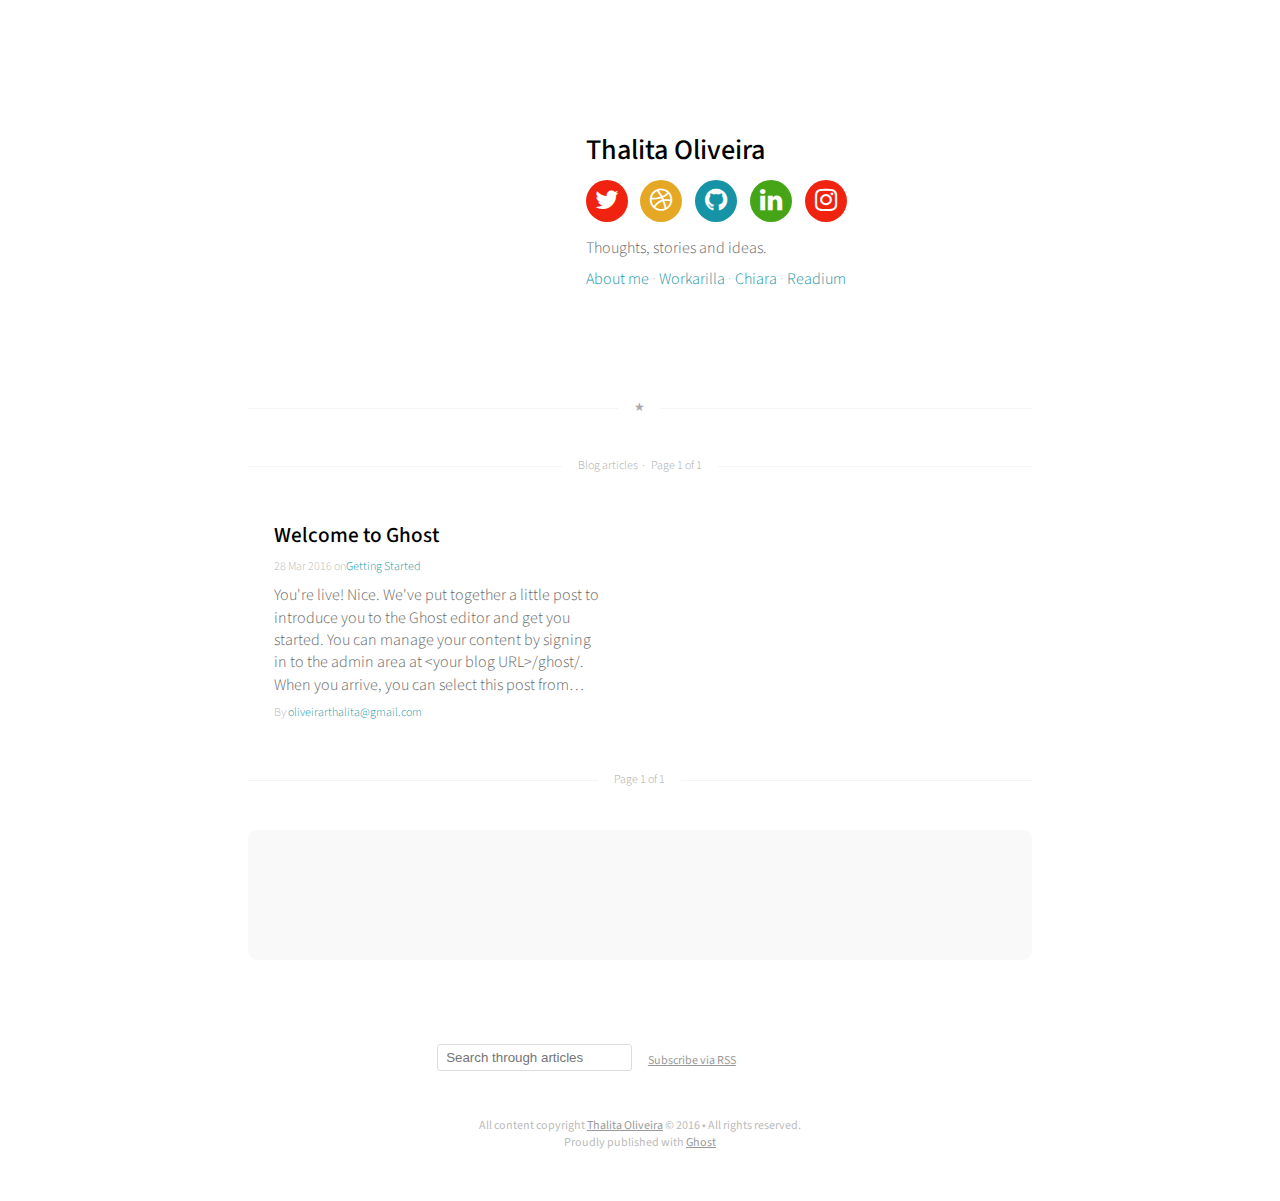
==== index.html @ 57cf03c4 "Blog update at 2016-03-31 21:28:20" ====
<head>
    <meta charset="utf-8">
    <meta http-equiv="X-UA-Compatible" content="IE=edge">

    <title>Thalita Oliveira</title>
    <meta name="description" content="Thoughts, stories and ideas.">
    
    <!-- (1) Optimize for mobile versions: http://goo.gl/EOpFl -->
    <meta name="viewport" content="width=device-width, initial-scale=1.0">
    
    <!-- (1) force latest IE rendering engine: bit.ly/1c8EiC9 -->
    <meta http-equiv="X-UA-Compatible" content="IE=edge">
    
    <meta name="HandheldFriendly" content="True">
    <meta name="MobileOptimized" content="320">
    <meta name="apple-mobile-web-app-capable" content="yes">
    <meta name="apple-mobile-web-app-status-bar-style" content="black-translucent">
    <meta name="twitter:card" content="summary">
    <meta name="twitter:title" content="Thalita Oliveira">
    <meta name="twitter:description" content="Thoughts, stories and ideas.">
    <meta name="twitter:site" content="http://www.svenread.com">
    <meta name="twitter:creator" content="@starburst1977">
    <meta name="google-site-verification" content="">
    <meta property="fb:admins" content="">
    <meta property="og:type" content="article">
    <meta property="og:title" content="Thalita Oliveira">
    <meta property="og:description" content="Thoughts, stories and ideas.">

    <link rel="shortcut icon" href="favicon.ico">

    <link rel="stylesheet" type="text/css" href="assets/css/main.css?v=c02418da66">
    <link rel="stylesheet" href="assets/js/styles/obsidian.css?v=c02418da66">
    
    <link href="http://netdna.bootstrapcdn.com/font-awesome/4.0.3/css/font-awesome.min.css" rel="stylesheet">
    <link rel="stylesheet" href="http://brick.a.ssl.fastly.net/Linux+Libertine:400,400i,700,700i">
    <link href="http://fonts.googleapis.com/css?family=Source+Sans+Pro:300,400,600,700,300italic,400italic,700italic" rel="stylesheet" type="text/css">
    <script src="https://code.jquery.com/jquery-1.11.0.min.js"></script>
    <link rel="canonical" href="http://localhost:2368/">
    <meta name="referrer" content="origin">
    
    <meta property="og:site_name" content="Thalita Oliveira">
    <meta property="og:type" content="website">
    <meta property="og:title" content="Thalita Oliveira">
    <meta property="og:description" content="Thoughts, stories and ideas.">
    <meta property="og:url" content="http://localhost:2368/">
    <meta name="twitter:card" content="summary">
    <meta name="twitter:title" content="Thalita Oliveira">
    <meta name="twitter:description" content="Thoughts, stories and ideas.">
    <meta name="twitter:url" content="http://localhost:2368/">
    
    <script type="application/ld+json">
{
    "@context": "http://schema.org",
    "@type": "Website",
    "publisher": "Thalita Oliveira",
    "url": "http://localhost:2368/",
    "description": "Thoughts, stories and ideas."
}
    </script>

    <meta name="generator" content="Ghost 0.7">
    <link rel="alternate" type="application/rss+xml" title="Thalita Oliveira" href="http://localhost:2368/rss/">
</head>
<body class="home-template">
    
    

<header class="site-head">
    <div class="vertical">
        <div class="site-head-content inner">
            <div class="left">
                
                
            </div>
            <div class="right">
                <h1 class="blog-title">Thalita Oliveira</h1>
                <div class="blog-social">
                    <a href="http://www.twitter.com/starburst1977" target="_blank"><i class="fa fa-twitter"></i></a>
                    <a href="http://dribbble.com/Starburst1977" target="_blank"><i class="fa fa-dribbble"></i></a>
                    <a href="https://github.com/starburst1977" target="_blank"><i class="fa fa-github"></i></a>
                    <a href="http://www.linkedin.com/in/svenread" target="_blank"><i class="fa fa-linkedin"></i></a>
                    <a href="http://instagram.com/starburst1977" target="_blank"><i class="fa fa-instagram"></i></a>
                </div>
                <h2 class="blog-description">Thoughts, stories and ideas.</h2>
                <div class="head-links">
                    <a href="http://127.0.0.1:2368/cv">About me</a> · <a href="http://www.workarilla.com" target="_blank">Workarilla</a> · <a href="http://127.0.0.1:2368/chiara/">Chiara</a> · <a href="http://127.0.0.1:2368/readium-ghost-theme/">Readium</a>
                </div>
            </div>
        </div>

    </div>
</header>

<main class="content index" role="main">

    <h5 class="index-headline featured"><span>★</span></h5>


    <h5 class="index-headline normal"><span>Blog articles  ·  <nav class="pagination" role="navigation">
    <span class="page-number">Page 1 of 1</span>
</nav></span></h5>

    <div class="cf frame">
            <article class="post tag-getting-started" itemscope itemtype="http://schema.org/BlogPosting" role="article">
                <div class="article-item">
                    <header class="post-header">
                        <h2 class="post-title" itemprop="name"><a href="welcome-to-ghost/" itemprop="url">Welcome to Ghost</a></h2>
                        <span class="post-meta"><time datetime="2016-03-28">28 Mar 2016</time> on<a href="tag/getting-started/">Getting Started</a></span>
                    </header>
                    <section class="post-excerpt" itemprop="description">
                        <p>You're live! Nice. We've put together a little post to introduce you to the Ghost editor and get you started. You can manage your content by signing in to the admin area at &lt;your blog URL&gt;/ghost/. When you arrive, you can select this post from…</p>
                    </section>
                    <div class="author post-meta">
                       By <a href="author/oliveirarthalita/">oliveirarthalita@gmail.com</a>
                    </div>
                </div>
            </article>
    </div>

    <h5 class="index-headline bottom"><span><nav class="pagination" role="navigation">
    <span class="page-number">Page 1 of 1</span>
</nav></span></h5>


    <div class="ad">
        <script type="text/javascript" src="http://cdn.fusionads.net/fusion.js?zoneid=1332&amp;serve=C6SDP2Y&amp;placement=svenread" id="_fusionads_js"></script>
    </div>

</main>


    <footer class="site-footer">
        <div class="cf">
            <div class="left">
                <form>
                  <input id="search-field" placeholder="Search through articles">
                </form>
            </div>
            <div class="right">
                <a class="subscribe icon-feed" href="http://localhost:2368/rss/"><span class="tooltip">Subscribe via RSS</span></a>
            </div>
        </div>
        
        <br>
        <section id="results"></section>
        <br>
        <div class="inner">
             <section class="copyright">All content copyright <a href="http://localhost:2368/">Thalita Oliveira</a> © 2016 • All rights reserved.</section>
             <section class="poweredby">Proudly published with <a class="icon-ghost" href="http://ghost.org">Ghost</a></section>
        </div>
    </footer>

    

    
    
    <script src="assets/js/readingTime.min.js?v=c02418da66"></script>
    <!-- Ghost Search Script-->
    <script src="assets/js/jquery.ghostHunter.min.js?v=c02418da66"></script>
    
    <script type="text/javascript" src="assets/js/min/index-ck.js?v=c02418da66"></script>
    <script>
      (function(i,s,o,g,r,a,m){i['GoogleAnalyticsObject']=r;i[r]=i[r]||function(){
      (i[r].q=i[r].q||[]).push(arguments)},i[r].l=1*new Date();a=s.createElement(o),
      m=s.getElementsByTagName(o)[0];a.async=1;a.src=g;m.parentNode.insertBefore(a,m)
      })(window,document,'script','//www.google-analytics.com/analytics.js','ga');
    
      ga('create', 'UA-47305801-1', 'svenread.com');
      ga('send', 'pageview');
    
    </script>
    
    <script>
    
      var searchField = $("#search-field").ghostHunter({
                          results   : "#results",
                          zeroResultsInfo     : false,
                          //Enable the "search as you type" by uncommenting the following line
                          onKeyUp   : true
                        });
    
      function clearResults() {
        searchField.clear();
      }
    
    </script>
    
</body>
---- assets/css/main.css ----
.cf:after{content:"";display:table;clear:both}body,html{background-color:#fff;font-family:"Source Sans Pro";color:#000;-webkit-hyphens:auto;-moz-hyphens:auto;hyphens:auto;font-weight:400;font-style:normal;-moz-font-feature-settings:"liga=1, dlig=1";-ms-font-feature-settings:"liga","dlig";-webkit-font-feature-settings:"liga","dlig";-o-font-feature-settings:"liga","dlig";font-feature-settings:"liga","dlig";font-size:12px}@media only screen and (min-width: 800px){body,html{font-size:14px}}@media only screen and (min-width: 1200px){body,html{font-size:16px}}@media only screen and (min-width: 1600px){body,html{font-size:18px}}body a,html a{color:#1693A5}body.fontSerif,html.fontSerif{font-family:"Linux Libertine"}.site-head,.content,.site-footer{width:100%;margin:0 auto}@media only screen and (min-width: 800px){.site-head,.content,.site-footer{width:62%}}@media only screen and (min-width: 1400px){.site-head,.content,.site-footer{width:50%}}@media only screen and (min-width: 2000px){.site-head,.content,.site-footer{width:38%}}.site-head-content{position:relative;margin-top:2.61792rem;text-align:center;padding:0 0 1.618rem}.site-head-content:after{content:"";display:table;clear:both}@media only screen and (min-width: 800px){.site-head-content{padding:0 32px 4.2358rem;margin-top:6.85353rem}}.site-head-content .left{float:left;width:100%;position:relative;padding-top:11.08901rem}@media only screen and (min-width: 800px){.site-head-content .left{width:38%}}.site-head-content .right{float:right;width:100%;text-align:center;-webkit-box-sizing:border-box;-moz-box-sizing:border-box;box-sizing:border-box;padding:0 2rem 0}@media only screen and (min-width: 800px){.site-head-content .right{width:62%;text-align:left;padding-left:2rem}}.site-head-content .blog-logo{width:6.85353rem;height:6.85353rem;position:absolute;top:0;right:50%;margin-right:-0.97908rem;margin-top:2rem;background-size:cover;border-radius:50%;z-index:99;text-indent:-9999px}@media only screen and (min-width: 800px){.site-head-content .blog-logo{right:6.85353rem;margin-right:0}}.site-head-content .blog-cover{width:11.08901rem;height:11.08901rem;position:absolute;top:0;right:50%;margin-right:-7.39267rem;border-radius:50%;z-index:98;background-size:cover;text-indent:-9999px}@media only screen and (min-width: 800px){.site-head-content .blog-cover{right:0;margin-right:0}}.site-head-content .blog-title{font-size:1.7689rem;line-height:1;font-family:"Source Sans Pro";color:#000;font-weight:500;margin:0;padding:1.618rem 0 0}.site-head-content .blog-description{font-size:1rem;line-height:1.25;font-family:"Source Sans Pro";font-weight:300;color:#666;margin:0;padding:0}.site-head-content .blog-social{padding:1rem 0}.site-head-content .blog-social:after{content:"";display:table;clear:both}.site-head-content .blog-social a{display:inline-block;width:2.61792rem;height:2.61792rem;border-radius:50%;background-color:#F02311;text-align:center;margin-right:0.61805rem;-webkit-transition:all 0.35s ease-in-out;-moz-transition:all 0.35s ease-in-out;transition:all 0.35s ease-in-out}.site-head-content .blog-social a:nth-child(2){background-color:#e5a825}.site-head-content .blog-social a:nth-child(3){background-color:#1693A5}.site-head-content .blog-social a:nth-child(4){background-color:#45a516}.site-head-content .blog-social a:hover{background-color:#000}.site-head-content .blog-social a:hover i{color:#fff}.site-head-content .blog-social a i{color:#fff;font-size:1.618rem;line-height:2.61792rem}.lessHeadSpace .site-head-content{margin-top:1.618rem;text-align:center;padding:0 0 1.618rem}.lessHeadSpace .site-head-content:after{content:"";display:table;clear:both}@media only screen and (min-width: 800px){.lessHeadSpace .site-head-content{padding:0 32px 2.61792rem;margin-top:2.61792rem}}.head-links{padding:0.66rem 0 0;font-weight:300;color:#ccc;font-size:1rem}.head-links a{color:#1693A5;margin:0;text-decoration:none}.head-links a:hover{text-decoration:underline;color:#000}.index-headline{text-align:center;line-height:1rem;height:1rem;position:relative;font-weight:300;margin:2.61792rem 0 0;padding:0}.index-headline.bottom{margin:1.618rem 0 2.61792rem}.index-headline span{background-color:#fff;font-size:0.75188rem;color:#aaa;padding:0 16px;z-index:10;position:relative}.index-headline nav span{padding:0}.index-headline:after{position:absolute;content:"";top:8px;left:0;right:0;margin:0 auto;border-top:1px solid #f5f5f5;z-index:0}.index:after{content:"";display:table;clear:both}.index .frame{padding:1rem 0 0}.index .post{padding:1rem 1.618rem;width:100%;-webkit-box-sizing:border-box;-moz-box-sizing:border-box;box-sizing:border-box}@media only screen and (min-width: 900px){.index .post{width:49%;display:inline-block;vertical-align:top}}.index .post .article-item{color:#000;text-decoration:none;display:block;-webkit-transition:all 0.35s ease-in-out;-moz-transition:all 0.35s ease-in-out;transition:all 0.35s ease-in-out}.index .post .article-item:hover .post-title{text-decoration:underline}.index .post .article-item:hover .post-excerpt p{color:#000}.index .post .post-meta{font-size:0.75188rem;line-height:16px;height:16px;white-space:nowrap;overflow:hidden;text-overflow:ellipsis;padding:0.56532rem 0;color:#bbb;font-weight:300;display:block}.index .post .post-meta a{text-decoration:none}.index .post .post-meta a:hover{text-decoration:underline}.index .post .post-header .post-title{font-size:1.33rem;padding:1rem 0 0;margin:0;line-height:1.7689rem;height:1.7689rem;font-weight:500;white-space:nowrap;overflow:hidden;text-overflow:ellipsis}.index .post .post-header .post-title a{color:#000;text-decoration:none}.index .post .post-excerpt{padding:0 0}.index .post .post-excerpt p{font-size:1rem;line-height:1.4;color:#666;font-weight:300;padding:0;margin:0}.index .post.featured{width:100%;float:none}.index .post.featured .post-header .post-title{font-size:1.7689rem;line-height:2.35264rem;height:2.35264rem}.index .post.featured .post-excerpt p{font-size:1.33rem}.singleCol .index .post{width:100%;float:none}.pagination{padding:0;display:inline;-webkit-box-sizing:border-box;-moz-box-sizing:border-box;box-sizing:border-box;font-size:0.75188rem}.pagination a{margin:0}.archive-template .index-headline.featured{display:none}.site-footer{text-align:center;-webkit-box-sizing:border-box;-moz-box-sizing:border-box;box-sizing:border-box;color:#bbb;font-size:0.75188rem;padding:1rem 0 2.61792rem}.site-footer:after{content:"";display:table;clear:both}.site-footer a{color:#999}.site-footer a:hover{color:#1693A5}.site-footer .left{float:left;width:49%;text-align:right}.site-footer .left input{border:1px #ddd solid;border-radius:3px;padding:5.33333px 8px}.site-footer .right{float:right;width:49%;text-align:left;padding-top:8px}#results{padding:0 2.61792rem}#results a{display:block;padding:1rem 2.61792rem;margin-bottom:0.61805rem;background-color:#f5f5f5;border-radius:0.61805rem;text-decoration:none}#results a h2{color:#333;padding:0;margin:0;font-size:1.33rem;font-weight:300}#results a h4{color:#aaa;font-size:0.75188rem;padding:0.61805rem 0 0;margin:0;font-weight:500}.article .post-header,.page .post-header{position:relative;margin-top:6.85353rem;text-align:center;padding:0 0 6.85353rem}.article .post-header:after,.page .post-header:after{content:"";display:table;clear:both}.article .post-header .button-back,.page .post-header .button-back{width:2.61792rem;height:2.61792rem;position:absolute;top:0;right:50%;margin-right:-0.65448rem;margin-top:0.85rem;background-size:cover;border-radius:50%;z-index:99;background-color:#1693A5;text-align:center;line-height:2.61792rem;color:#fff;font-size:1rem;text-indent:0;-webkit-transition:all 0.35s ease-in-out;-moz-transition:all 0.35s ease-in-out;transition:all 0.35s ease-in-out}.article .post-header .button-back:hover,.page .post-header .button-back:hover{background-color:#F02311}.article .post-header .blog-logo,.page .post-header .blog-logo{width:4.2358rem;height:4.2358rem;position:absolute;top:0;right:50%;margin-right:-3.52983rem;border-radius:50%;z-index:98;background-size:cover;text-indent:-9999px}.article .author-image,.page .author-image{width:6.85353rem;height:6.85353rem;border-radius:50%;z-index:98;background-size:cover;text-indent:-9999px;margin:0 auto}.article .author-name,.page .author-name{display:block;text-align:center;font-size:0.75188rem;color:#aaa;padding:0.61805rem 0;text-indent:0;line-height:1rem}.article .author-name a,.page .author-name a{color:#e5a825;text-decoration:none}.article .topofpage,.page .topofpage{text-indent:0;position:absolute;bottom:1.618rem;color:#fff;font-size:1.7689rem}.article .post-title,.page .post-title{font-size:3.12901rem;text-align:center;line-height:1.25;font-weight:300;margin:0;padding:0.61805rem 0 0;-webkit-hyphens:manual;-moz-hyphens:manual;hyphens:manual;letter-spacing:-1px}@media only screen and (min-width: 800px){.article .post-title,.page .post-title{padding:1rem 1.7689rem 0}}@media only screen and (min-width: 1200px){.article .post-title,.page .post-title{padding:1.618rem 2.35264rem 0}}@media only screen and (min-width: 1600px){.article .post-title,.page .post-title{padding:1.618rem 3.12901rem 0}}.article .post-meta,.page .post-meta{display:block;text-align:center;font-size:0.75188rem;color:#aaa;padding:0 0 4.2358rem}.article .post-content,.article .post-footer,.page .post-content,.page .post-footer{font-size:1.33rem;padding:0 1.33rem}@media only screen and (min-width: 800px){.article .post-content,.article .post-footer,.page .post-content,.page .post-footer{padding:0 1.7689rem}}@media only screen and (min-width: 1200px){.article .post-content,.article .post-footer,.page .post-content,.page .post-footer{padding:0 2.35264rem}}@media only screen and (min-width: 1600px){.article .post-content,.article .post-footer,.page .post-content,.page .post-footer{padding:0 3.12901rem}}.article .post-content h1,.article .post-footer h1,.page .post-content h1,.page .post-footer h1{font-size:2.35264rem;padding:1.7689rem 0;line-height:1.15;font-weight:300;text-align:center;margin:0;-webkit-hyphens:manual;-moz-hyphens:manual;hyphens:manual}.article .post-content h2,.article .post-footer h2,.page .post-content h2,.page .post-footer h2{font-size:2.35264rem;padding:1.7689rem 0;line-height:1.15;margin:0}.article .post-content h3,.article .post-footer h3,.page .post-content h3,.page .post-footer h3{font-size:1.7689rem;padding:1.7689rem 0;line-height:1.15;margin:0}.article .post-content h4,.article .post-footer h4,.page .post-content h4,.page .post-footer h4{font-size:1.33rem;padding:1.7689rem 0 0;margin:0}.article .post-content img,.article .post-footer img,.page .post-content img,.page .post-footer img{max-width:100%;border-radius:1rem;margin:0 auto;display:block}.article .post-content figure,.article .post-footer figure,.page .post-content figure,.page .post-footer figure{padding:0 0 1.7689rem;margin:0;text-align:center}.article .post-content figure figcaption,.article .post-footer figure figcaption,.page .post-content figure figcaption,.page .post-footer figure figcaption{padding:0.75188rem 0 0;font-style:italic;color:#aaa;font-size:1rem}.article .post-content p,.article .post-footer p,.page .post-content p,.page .post-footer p{font-size:1.33rem;line-height:1.4;padding:0 0 1.7689rem;margin:0}.article .post-content code,.article .post-footer code,.page .post-content code,.page .post-footer code{background-color:#000;color:#fff;border-color:#000;font-family:Inconsolata,monospace,sans-serif;font-size:1rem;border-radius:0.38198rem;padding:2px 4px 4px;position:relative;top:-3px;white-space:nowrap;-webkit-hyphens:none;-moz-hyphens:none;hyphens:none}.article .post-content pre>code,.article .post-footer pre>code,.page .post-content pre>code,.page .post-footer pre>code{background-color:#000;border-color:#000;-webkit-box-sizing:border-box;-moz-box-sizing:border-box;box-sizing:border-box;padding:1.33rem 1.7689rem;color:#fff;font-size:1rem;line-height:1.4;margin-left:-5%;width:110%;display:block;white-space:pre;overflow:auto;border-radius:1rem}.article .post-content pre,.article .post-footer pre,.page .post-content pre,.page .post-footer pre{padding:0;margin:0 0 2rem;-webkit-box-sizing:border-box;-moz-box-sizing:border-box;box-sizing:border-box}.article .post-content pre code,.article .post-content tt,.article .post-footer pre code,.article .post-footer tt,.page .post-content pre code,.page .post-content tt,.page .post-footer pre code,.page .post-footer tt{white-space:-moz-pre-wrap;white-space:pre-wrap;border:none}.article .post-content hr,.article .post-footer hr,.page .post-content hr,.page .post-footer hr{border:0;padding:0;display:block;width:20%;margin:1.33rem auto 1.33rem auto;border:1px solid #ccc}.article .post-content ul,.article .post-content ol,.article .post-footer ul,.article .post-footer ol,.page .post-content ul,.page .post-content ol,.page .post-footer ul,.page .post-footer ol{padding:0 0 1.7689rem;margin:0}.article .post-content ul li,.article .post-content ol li,.article .post-footer ul li,.article .post-footer ol li,.page .post-content ul li,.page .post-content ol li,.page .post-footer ul li,.page .post-footer ol li{margin-left:2.61792rem;list-style-type:disc;padding:0}.article .post-content ul li p,.article .post-content ol li p,.article .post-footer ul li p,.article .post-footer ol li p,.page .post-content ul li p,.page .post-content ol li p,.page .post-footer ul li p,.page .post-footer ol li p{padding:0 0 1.618rem}.article .post-content ol li,.article .post-footer ol li,.page .post-content ol li,.page .post-footer ol li{list-style-type:decimal}.article .post-content blockquote,.article .post-footer blockquote,.page .post-content blockquote,.page .post-footer blockquote{font-style:italic;font-size:1.33rem;line-height:1.4;padding:1.7689rem 0 0 1.7689rem;border-left:8px #e5a825 solid;margin:0 0 1.7689rem}.article .post-content kbd,.article .post-footer kbd,.page .post-content kbd,.page .post-footer kbd{display:inline-block;margin-bottom:1.618rem;padding:1px 8px;border:#ccc 1px solid;color:#000;text-shadow:#fff 0 1px 0;font-size:0.9em;font-weight:bold;background:#e5a825;border-radius:4px;box-shadow:0 1px 0 rgba(0,0,0,0.2),0 1px 0 0 #fff inset}.article .post-content table,.article .post-footer table,.page .post-content table,.page .post-footer table{-moz-box-sizing:border-box;box-sizing:border-box;margin:0 0 1.618rem;width:100%;max-width:100%;background-color:transparent}.article .post-content table th,.article .post-content table td,.article .post-footer table th,.article .post-footer table td,.page .post-content table th,.page .post-content table td,.page .post-footer table th,.page .post-footer table td{padding:1rem;line-height:1.5;text-align:left;vertical-align:top;border-top:1px solid #ccc}.article .post-content table th,.article .post-footer table th,.page .post-content table th,.page .post-footer table th{color:#000}.article .post-content table caption+thead tr:first-child th,.article .post-content table caption+thead tr:first-child td,.article .post-content table colgroup+thead tr:first-child th,.article .post-content table colgroup+thead tr:first-child td,.article .post-content table thead:first-child tr:first-child th,.article .post-content table thead:first-child tr:first-child td,.article .post-footer table caption+thead tr:first-child th,.article .post-footer table caption+thead tr:first-child td,.article .post-footer table colgroup+thead tr:first-child th,.article .post-footer table colgroup+thead tr:first-child td,.article .post-footer table thead:first-child tr:first-child th,.article .post-footer table thead:first-child tr:first-child td,.page .post-content table caption+thead tr:first-child th,.page .post-content table caption+thead tr:first-child td,.page .post-content table colgroup+thead tr:first-child th,.page .post-content table colgroup+thead tr:first-child td,.page .post-content table thead:first-child tr:first-child th,.page .post-content table thead:first-child tr:first-child td,.page .post-footer table caption+thead tr:first-child th,.page .post-footer table caption+thead tr:first-child td,.page .post-footer table colgroup+thead tr:first-child th,.page .post-footer table colgroup+thead tr:first-child td,.page .post-footer table thead:first-child tr:first-child th,.page .post-footer table thead:first-child tr:first-child td{border-top:0}.article .post-content table tbody+tbody,.article .post-footer table tbody+tbody,.page .post-content table tbody+tbody,.page .post-footer table tbody+tbody{border-top:2px solid #efefef}.article .post-content table table table,.article .post-footer table table table,.page .post-content table table table,.page .post-footer table table table{background-color:#fff}.article .post-content table tbody>tr:nth-child(odd)>td,.article .post-content table tbody>tr:nth-child(odd)>th,.article .post-footer table tbody>tr:nth-child(odd)>td,.article .post-footer table tbody>tr:nth-child(odd)>th,.page .post-content table tbody>tr:nth-child(odd)>td,.page .post-content table tbody>tr:nth-child(odd)>th,.page .post-footer table tbody>tr:nth-child(odd)>td,.page .post-footer table tbody>tr:nth-child(odd)>th{background-color:#fff}.article .post-content table.plain tbody>tr:nth-child(odd)>td,.article .post-content table.plain tbody>tr:nth-child(odd)>th,.article .post-footer table.plain tbody>tr:nth-child(odd)>td,.article .post-footer table.plain tbody>tr:nth-child(odd)>th,.page .post-content table.plain tbody>tr:nth-child(odd)>td,.page .post-content table.plain tbody>tr:nth-child(odd)>th,.page .post-footer table.plain tbody>tr:nth-child(odd)>td,.page .post-footer table.plain tbody>tr:nth-child(odd)>th{background:transparent}.article.tag-articleimage .post-head,.page.tag-articleimage .post-head{position:absolute;bottom:0;left:0;right:0;background-color:transparent;background-image:-webkit-linear-gradient(transparent 0%,#000 100%);background-image:linear-gradient(transparent 0%,#000 100%)}.article.tag-articleimage .post-image,.page.tag-articleimage .post-image{background-size:cover;position:absolute;top:0;left:0;right:0;bottom:0;text-indent:-9999px;padding-top:33%;z-index:1;background-color:#000;overflow:hidden}.article.tag-articleimage .post-image .post-image-image,.page.tag-articleimage .post-image .post-image-image{position:absolute;left:0;right:0;bottom:0;top:0;background-size:cover;text-indent:-9999px;background-position:center}.article.tag-articleimage .post-header,.page.tag-articleimage .post-header{position:absolute;top:1.618rem;left:0;right:0;z-index:999;text-align:center;padding:0 0 6.85353rem}.article.tag-articleimage .post-header:after,.page.tag-articleimage .post-header:after{content:"";display:table;clear:both}.article.tag-articleimage .post-header .button-back,.page.tag-articleimage .post-header .button-back{width:2.61792rem;height:2.61792rem;position:absolute;top:0;right:50%;margin-right:-0.65448rem;margin-top:0.85rem;background-size:cover;border-radius:50%;z-index:99;background-color:#1693A5;text-align:center;line-height:2.61792rem;color:#fff;font-size:1rem;-webkit-transition:all 0.35s ease-in-out;-moz-transition:all 0.35s ease-in-out;transition:all 0.35s ease-in-out}.article.tag-articleimage .post-header .button-back:hover,.page.tag-articleimage .post-header .button-back:hover{background-color:#F02311}.article.tag-articleimage .post-header .blog-logo,.page.tag-articleimage .post-header .blog-logo{width:4.2358rem;height:4.2358rem;position:absolute;top:0;right:50%;margin-right:-3.52983rem;border-radius:50%;z-index:98;background-size:cover;text-indent:-9999px}.article.tag-articleimage .post-title,.page.tag-articleimage .post-title{font-size:3.12901rem;text-align:center;line-height:1.25;font-weight:700;margin:0;text-indent:0;z-index:999;color:#fff;padding:0.61805rem 0 0.61805rem;letter-spacing:-1px}@media only screen and (min-width: 800px){.article.tag-articleimage .post-title,.page.tag-articleimage .post-title{padding:1rem 1.7689rem 0.61805rem}}@media only screen and (min-width: 1200px){.article.tag-articleimage .post-title,.page.tag-articleimage .post-title{padding:2.61792rem 2.35264rem 0.61805rem}}@media only screen and (min-width: 1600px){.article.tag-articleimage .post-title,.page.tag-articleimage .post-title{padding:2.61792rem 3.12901rem 0.61805rem}}.article.tag-articleimage .post-meta,.page.tag-articleimage .post-meta{display:block;text-align:center;text-indent:0;font-size:0.75188rem;color:rgba(255,255,255,0.62);padding:0 0 4.2358rem}.article.tag-articleimage .post-meta a,.page.tag-articleimage .post-meta a{color:#e5a825}.article.tag-articleimage .post-meta a:hover,.page.tag-articleimage .post-meta a:hover{color:#fff}.article.tag-articleimage .post-meta.author,.page.tag-articleimage .post-meta.author{padding:0 6.85353rem 6.85353rem;font-size:1rem}.article.tag-articleimage .post-meta.author div,.page.tag-articleimage .post-meta.author div{font-size:1rem;color:#999}.article.tag-articleimage .post-meta.author div span,.page.tag-articleimage .post-meta.author div span{padding:0 0.42505rem;color:#666}.article.tag-articleimage .post-content,.page.tag-articleimage .post-content{font-size:1.33rem;padding:0 1.33rem 0;margin-top:0}@media only screen and (min-width: 800px){.article.tag-articleimage .post-content,.page.tag-articleimage .post-content{padding:1.618rem 1.7689rem 0}}@media only screen and (min-width: 1200px){.article.tag-articleimage .post-content,.page.tag-articleimage .post-content{padding:1.618rem 2.35264rem 0}}@media only screen and (min-width: 1600px){.article.tag-articleimage .post-content,.page.tag-articleimage .post-content{padding:1.618rem 3.12901rem 0}}.page-about .post-head{position:absolute;bottom:0;left:0;right:0;background-color:transparent;background-image:-webkit-linear-gradient(transparent 62%,#000 100%);background-image:linear-gradient(transparent 62%,#000 100%)}.page-about .post-image{position:absolute;top:0;left:0;right:0;bottom:25%;background-color:#000;overflow:hidden}.page-about .post-image .post-image-image{position:absolute;left:0;right:0;bottom:0;top:0;background-size:cover;text-indent:-9999px;background-position:center}.page-about .post-header{position:absolute;bottom:23%;left:0;right:0;text-align:center;padding:0 0 6.85353rem}.page-about .post-header:after{content:"";display:table;clear:both}.page-about .post-header .button-back{width:2.61792rem;height:2.61792rem;position:absolute;top:0;right:50%;margin-right:3rem;margin-top:4.2358rem;background-size:cover;border-radius:50%;z-index:99;background-color:#1693A5;text-align:center;line-height:2.61792rem;color:#fff;font-size:1rem;-webkit-transition:all 0.35s ease-in-out;-moz-transition:all 0.35s ease-in-out;transition:all 0.35s ease-in-out}.page-about .post-header .button-back:hover{background-color:#F02311}.page-about .post-header .blog-logo{width:11.08901rem;height:11.08901rem;position:absolute;top:0;right:50%;margin-right:-6.85353rem;border-radius:50%;z-index:98;background-size:cover;text-indent:-9999px}.page-about .post-content{font-size:1.33rem;padding:1.618rem 1.33rem 0;margin-top:0}@media only screen and (min-width: 800px){.page-about .post-content{padding:1.618rem 1.7689rem 0}}@media only screen and (min-width: 1200px){.page-about .post-content{padding:1.618rem 2.35264rem 0}}@media only screen and (min-width: 1600px){.page-about .post-content{padding:1.618rem 3.12901rem 0}}.article .post-footer .author{font-size:1rem;position:relative;width:62%;margin:4.2358rem auto 0;padding:0 0 2.61792rem 6.85353rem}.article .post-footer .author .author-image{width:6.85353rem;height:6.85353rem;position:absolute;top:0;left:0;background-size:cover;border-radius:50%;text-indent:-9999px}.article .post-footer .author h4{font-size:1rem;padding:0 0 0 2.61792rem;margin:0}.article .post-footer .author p{font-size:1rem;margin:0;padding:0 0 0 2.61792rem;color:#999}.article .post-footer .share{font-size:1rem;padding:2.61792rem 0 6.85353rem}.article .post-footer .share .left{float:left;width:38%;-webkit-box-sizing:border-box;-moz-box-sizing:border-box;box-sizing:border-box;padding:0 1rem 0 0;text-align:right}.article .post-footer .share .left a{text-decoration:none}.article .post-footer .share .left a i{margin-right:0.5rem}.article .post-footer .share .right{float:right;width:62%;-webkit-box-sizing:border-box;-moz-box-sizing:border-box;box-sizing:border-box;padding:0 0 0 1rem}.article .post-footer .share .right p{font-size:1rem;color:#999}.article .post-footer .share .right p a{text-decoration:none;margin-left:1rem}.page .post-title{padding-bottom:2.61792rem}.page .post-content{padding-bottom:4.2358rem}.tag-list .tag-archive-header h1{font-weight:200;text-align:center;padding:1.618rem 0 0}.tag-list .post-meta{font-size:0.75188rem;line-height:16px;height:16px;white-space:nowrap;overflow:hidden;text-overflow:ellipsis;padding:0.56532rem 0;color:#bbb;font-weight:300;display:block}.tag-list .post-meta a{text-decoration:none}.tag-list .post-meta a:hover{text-decoration:underline}.tag-list .post-title{font-size:1.33rem;padding:1rem 0 0;margin:0;line-height:1.7689rem;height:1.7689rem;font-weight:500;white-space:nowrap;overflow:hidden;text-overflow:ellipsis}.tag-list .post-title a{color:#000;text-decoration:none}.tag-list .post-excerpt{padding:0 0 1rem}.tag-list .post-excerpt p{font-size:1rem;line-height:1.4;color:#666;font-weight:300;padding:0;margin:0}.tag-list .post{padding:1rem 1.618rem}.tag-list .post:hover .post-title{text-decoration:underline}.tag-list .post:hover .post-excerpt p{color:#000}.ad{background-color:#f9f9f9;border-radius:0.56532rem;width:100%;margin:0 auto 4.2358rem;position:relative;padding:16px;height:130px;-webkit-box-sizing:border-box;-moz-box-sizing:border-box;box-sizing:border-box}.ad .fusion-wrap:after{content:"";display:table;clear:both}.ad img{width:130px !important;margin-left:0 !important;border-radius:0 !important}.ad .fusion-text,.ad .fusion-poweredby{position:relative;padding-left:162px;display:block;text-decoration:none;color:#666;font-size:1.33rem}.ad .fusion-text:hover,.ad .fusion-poweredby:hover{color:#1693A5;text-decoration:underline}.ad .fusion-poweredby{font-size:0.75188rem;text-decoration:none;color:#aaa;position:absolute;bottom:16px;left:16px}.ad .fusion-img{position:absolute;top:16px;left:16px;height:110px;width:130px}@media print{.post-footer,.site-footer{display:none}code,pre{color:#000;background-color:#fff}}.page-template-cv .sketch1{position:absolute;background-image:url("http://127.0.0.1:2368/assets/img/sketch1.gif");top:80px;right:80px;width:160px;height:160px;background-size:cover}.page-template-cv .post-image{background-color:#fff !important}.page-template-cv .post-meta{display:none !important}.page-template-cv .topofpage{color:#000 !important}.page-template-cv .post-title{padding-bottom:4.2358rem !important;color:#000 !important;text-shadow:0 1px 8px rgba(255,255,255,0.5)}.page-template-cv .post-head{background-image:none !important}.page-template-cv .author{font-size:1rem;color:#999;padding:1rem 0 0}.page-template-cv .custom{padding:2.61792rem 0 0}.page-template-cv .custom h1{padding:1.618rem 0 1rem}.page-template-cv .custom h3{text-align:center;padding:0 0 1rem;color:#bbb;font-weight:300;font-size:1.33rem}.page-template-cv .custom h4{text-align:center;padding:1.618rem 0 2.61792rem;color:#000;font-weight:500;font-size:1rem;text-transform:uppercase}.page-template-cv .custom h4.subheadline{padding-bottom:0.61805rem}.page-template-cv .custom h6{font-size:1rem;color:#ccc;padding:0 0 1.618rem;margin:0;font-weight:400;text-align:center}.page-template-cv .custom h6 a{margin-right:3px}.page-template-cv .custom h6 a:hover{color:#000}.page-template-cv .custom h6.subheadline{padding:0 0 2.61792rem}.page-template-cv .custom .introduction{padding-bottom:1.618rem}.page-template-cv .custom .introduction:after{content:"";display:table;clear:both}.page-template-cv .custom .introduction .left{float:none;width:100%;padding:0;-webkit-box-sizing:border-box;-moz-box-sizing:border-box;box-sizing:border-box}@media only screen and (min-width: 800px){.page-template-cv .custom .introduction .left{float:left;width:38%;padding:0 0.61805rem 0 0}}.page-template-cv .custom .introduction .left td,.page-template-cv .custom .introduction .left th{border-top:0px;font-size:1rem;padding:0 0 1rem 0;text-align:right}.page-template-cv .custom .introduction .left th{padding-right:1.618rem;white-space:nowrap;color:#666;font-weight:500;text-align:right;font-size:0.75188rem}.page-template-cv .custom .introduction .left .skill{width:100%;background-color:#eee;padding:0;height:1.3167rem}.page-template-cv .custom .introduction .left .skill:first-child{border-top-left-radius:4px;border-top-right-radius:4px}.page-template-cv .custom .introduction .left .skill:last-child{border-bottom-left-radius:4px;border-bottom-right-radius:4px}.page-template-cv .custom .introduction .left .skill .skill-fill{background-color:#45a516;border-radius:2px;height:1.3167rem;line-height:1rem;-webkit-box-sizing:border-box;-moz-box-sizing:border-box;box-sizing:border-box;padding:0 0.38198rem;border-bottom:1px #eee solid;float:right;text-align:right}.page-template-cv .custom .introduction .left .skill .skill-fill span{font-size:0.75188rem;color:#fff;line-height:1rem}.page-template-cv .custom .introduction .right{float:none;width:100%;padding:0;-webkit-box-sizing:border-box;-moz-box-sizing:border-box;box-sizing:border-box}.page-template-cv .custom .introduction .right p{font-size:1rem;line-height:1.33rem;padding-bottom:1.33rem;color:#666}@media only screen and (min-width: 800px){.page-template-cv .custom .introduction .right{float:right;width:62%;padding:0 0 0 0.61805rem}}.page-template-cv .custom .work{width:100%;margin:0 0 1rem}.page-template-cv .custom .work th,.page-template-cv .custom .work td{font-size:1rem;text-align:right;border-top:0px;line-height:1.4;padding:0 0.38198rem 0.38198rem 0}.page-template-cv .custom .work th:last-child,.page-template-cv .custom .work td:last-child{text-align:left;width:62%;padding:0 0 0.38198rem 0.38198rem}.page-template-cv .custom .work th p,.page-template-cv .custom .work td p{font-size:1rem}.page-template-cv .custom .work th.work__location,.page-template-cv .custom .work td.work__location{font-weight:300;color:#ccc}.page-template-cv .custom .work th.work__company a,.page-template-cv .custom .work td.work__company a{color:#000}.page-template-cv .custom .work th.work__company a:hover,.page-template-cv .custom .work td.work__company a:hover{color:#45a516}.page-template-cv .custom .work th.work__jobname,.page-template-cv .custom .work td.work__jobname{color:#45a516;position:relative}.page-template-cv .custom .work th.work__jobname .sideproject-image,.page-template-cv .custom .work td.work__jobname .sideproject-image{-webkit-box-sizing:border-box;-moz-box-sizing:border-box;box-sizing:border-box;width:4.2358rem;height:4.2358rem;border-radius:50%;background-size:cover;background-position:center;float:right;margin:4px 4px 0 0;text-indent:-9999px;text-align:left;box-shadow:inset 0 0 1px #000}.page-template-cv .custom .work th.work__jobname .sideproject-image.words,.page-template-cv .custom .work td.work__jobname .sideproject-image.words{background-image:url("https://d13yacurqjgara.cloudfront.net/users/2253/screenshots/599342/0011-words-icon.png")}.page-template-cv .custom .work th.work__jobname .sideproject-image.themes,.page-template-cv .custom .work td.work__jobname .sideproject-image.themes{background-image:url("https://d13yacurqjgara.cloudfront.net/users/2253/screenshots/1436246/0073-chiara-1-1.png")}.page-template-cv .custom .work th.work__jobname .sideproject-image.outofwords,.page-template-cv .custom .work td.work__jobname .sideproject-image.outofwords{background-image:url("https://d13yacurqjgara.cloudfront.net/users/2253/screenshots/865346/0046-words-multicolumn.png")}.page-template-cv .custom .work th .work__jobtimeframe,.page-template-cv .custom .work td .work__jobtimeframe{display:block;color:#ccc}.page-template-cv .custom .note{font-size:1rem;color:#ccc;text-align:center}.page-template-cv .custom .showcase:after{content:"";display:table;clear:both}.page-template-cv .custom .showcase .showcase__item{float:left;width:50%;background-size:cover;padding-top:35%;-webkit-box-sizing:border-box;-moz-box-sizing:border-box;box-sizing:border-box;position:relative}.page-template-cv .custom .showcase .showcase__item .legend{opacity:0;position:absolute;top:0;left:0;right:0;bottom:0;background-color:#000;color:#fff;text-align:center;padding:2.61792rem 0;-webkit-transition:all 0.35s ease-in-out;-moz-transition:all 0.35s ease-in-out;transition:all 0.35s ease-in-out}.page-template-cv .custom .showcase .showcase__item .legend a{color:#e5a825;font-size:1rem;display:block;text-align:center}.page-template-cv .custom .showcase .showcase__item:hover .legend{opacity:1}.page-template-cv .custom .popularposts .post{padding:1rem 1.618rem;width:100%;-webkit-box-sizing:border-box;-moz-box-sizing:border-box;box-sizing:border-box}.page-template-cv .custom .popularposts .post .article-item{color:#000;text-decoration:none;display:block;-webkit-transition:all 0.35s ease-in-out;-moz-transition:all 0.35s ease-in-out;transition:all 0.35s ease-in-out}.page-template-cv .custom .popularposts .post .article-item:hover .post-title{text-decoration:underline}.page-template-cv .custom .popularposts .post .article-item:hover .post-excerpt p{color:#000}.page-template-cv .custom .popularposts .post header .post-meta{font-size:0.75188rem !important;line-height:16px !important;height:16px !important;white-space:nowrap !important;overflow:hidden !important;text-overflow:ellipsis !important;padding:0.56532rem 0 !important;color:#bbb !important;font-weight:300 !important;display:block !important}.page-template-cv .custom .popularposts .post header .post-meta a{text-decoration:none !important}.page-template-cv .custom .popularposts .post header .post-meta a:hover{text-decoration:underline !important}.page-template-cv .custom .popularposts .post header .post-title{font-size:1.33rem !important;padding:1rem 0 0 !important;margin:0 !important;line-height:1.7689rem !important;height:1.7689rem !important;font-weight:500 !important;white-space:nowrap !important;overflow:hidden !important;text-overflow:ellipsis !important}.page-template-cv .custom .popularposts .post header .post-title a{color:#000 !important;text-decoration:none !important}.page-template-cv .custom .popularposts .post .post-excerpt{padding:0 0 1rem}.page-template-cv .custom .popularposts .post .post-excerpt p{font-size:1rem;line-height:1.4;color:#666;font-weight:300;padding:0;margin:0}.page-template-cv .custom .contact .contact-info{width:62%;margin:0 auto;background-color:#fbf1db;border-radius:8px;padding:16px 16px}.page-template-cv .custom .contact .contact-info a{color:#c08a17}@media only screen and (min-width: 800px){.page-template-cv .custom .contact .contact-info{padding:32px 64px;width:38%}}
/*# sourceMappingURL=main.css.map */
---- assets/js/styles/obsidian.css ----
/**
 * Obsidian style
 * ported by Alexander Marenin (http://github.com/ioncreature)
 */

.hljs {
    display: block; padding: 0.5em;
    background: #282B2E;
}

.hljs-keyword,
.hljs-literal,
.hljs-change,
.hljs-winutils,
.hljs-flow,
.lisp .hljs-title,
.clojure .hljs-built_in,
.nginx .hljs-title,
.css .hljs-id,
.tex .hljs-special {
    color: #93C763;
}

.hljs-number {
    color: #FFCD22;
}

.hljs {
    color: #E0E2E4;
}

.css .hljs-tag,
.css .hljs-pseudo {
    color: #D0D2B5;
}

.hljs-attribute,
.hljs .hljs-constant {
    color: #668BB0;
}

.xml .hljs-attribute {
    color: #B3B689;
}

.xml .hljs-tag .hljs-value {
    color: #E8E2B7;
}

.hljs-code,
.hljs-class .hljs-title,
.hljs-header {
    color: white;
}

.hljs-class,
.hljs-hexcolor {
    color: #93C763;
}

.hljs-regexp {
    color: #D39745;
}

.hljs-at_rule,
.hljs-at_rule .hljs-keyword {
    color: #A082BD;
}

.hljs-doctype {
    color: #557182;
}

.hljs-link_url,
.hljs-tag,
.hljs-tag .hljs-title,
.hljs-bullet,
.hljs-subst,
.hljs-emphasis,
.haskell .hljs-type,
.hljs-preprocessor,
.hljs-pragma,
.ruby .hljs-class .hljs-parent,
.hljs-built_in,
.sql .hljs-aggregate,
.django .hljs-template_tag,
.django .hljs-variable,
.smalltalk .hljs-class,
.hljs-javadoc,
.django .hljs-filter .hljs-argument,
.smalltalk .hljs-localvars,
.smalltalk .hljs-array,
.hljs-attr_selector,
.hljs-pseudo,
.hljs-addition,
.hljs-stream,
.hljs-envvar,
.apache .hljs-tag,
.apache .hljs-cbracket,
.tex .hljs-command,
.hljs-prompt {
    color: #8CBBAD;
}

.hljs-string {
    color: #EC7600;
}

.hljs-comment,
.java .hljs-annotation,
.hljs-blockquote,
.hljs-horizontal_rule,
.python .hljs-decorator,
.hljs-template_comment,
.hljs-pi,
.hljs-deletion,
.hljs-shebang,
.apache .hljs-sqbracket,
.tex .hljs-formula {
    color: #818E96;
}

.hljs-keyword,
.hljs-literal,
.css .hljs-id,
.hljs-phpdoc,
.hljs-title,
.hljs-header,
.haskell .hljs-type,
.vbscript .hljs-built_in,
.sql .hljs-aggregate,
.rsl .hljs-built_in,
.smalltalk .hljs-class,
.diff .hljs-header,
.hljs-chunk,
.hljs-winutils,
.bash .hljs-variable,
.apache .hljs-tag,
.tex .hljs-special,
.hljs-request,
.hljs-at_rule .hljs-keyword,
.hljs-status {
    font-weight: bold;
}

.coffeescript .javascript,
.javascript .xml,
.tex .hljs-formula,
.xml .javascript,
.xml .vbscript,
.xml .css,
.xml .hljs-cdata {
    opacity: 0.5;
}
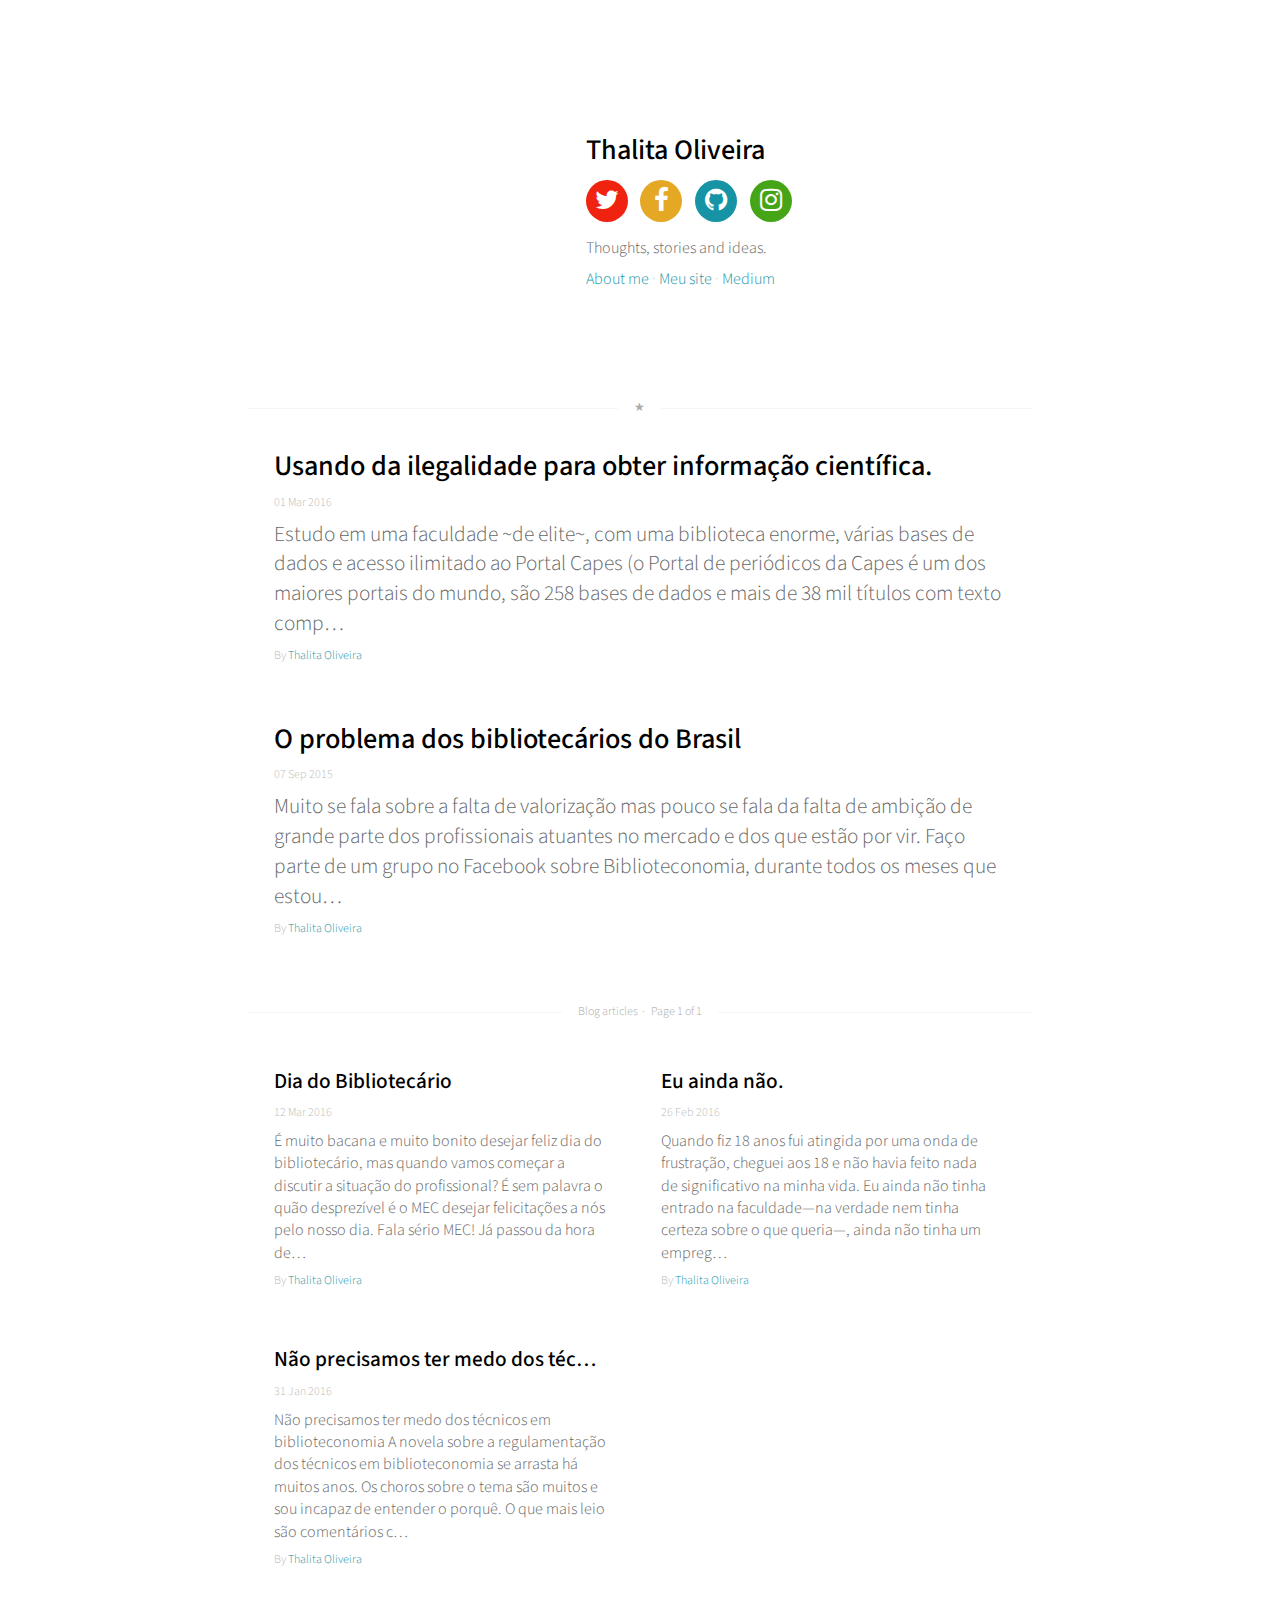
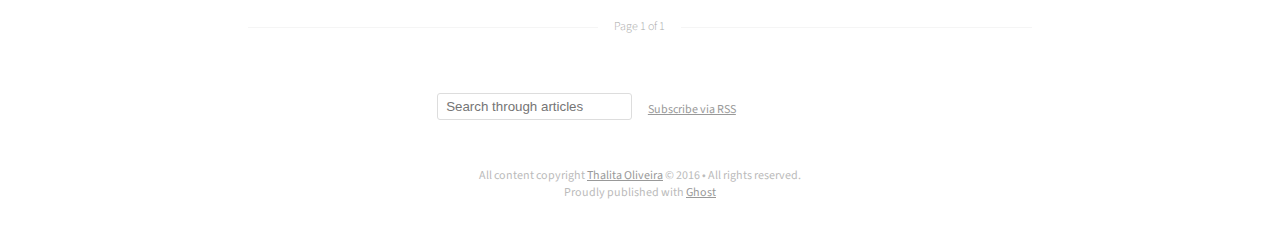
==== commit 6cfe7553: "Blog update at 2016-04-02 15:34:23" ====
--- a/index.html
+++ b/index.html
@@ -5,13 +5,13 @@
 
     <title>Thalita Oliveira</title>
     <meta name="description" content="Thoughts, stories and ideas.">
-    
+
     <!-- (1) Optimize for mobile versions: http://goo.gl/EOpFl -->
     <meta name="viewport" content="width=device-width, initial-scale=1.0">
-    
+
     <!-- (1) force latest IE rendering engine: bit.ly/1c8EiC9 -->
     <meta http-equiv="X-UA-Compatible" content="IE=edge">
-    
+
     <meta name="HandheldFriendly" content="True">
     <meta name="MobileOptimized" content="320">
     <meta name="apple-mobile-web-app-capable" content="yes">
@@ -29,14 +29,14 @@
 
     <link rel="shortcut icon" href="favicon.ico">
 
-    <link rel="stylesheet" type="text/css" href="assets/css/main.css?v=c02418da66">
-    <link rel="stylesheet" href="assets/js/styles/obsidian.css?v=c02418da66">
-    
+    <link rel="stylesheet" type="text/css" href="assets/css/main.css?v=9c17a41917">
+    <link rel="stylesheet" href="assets/js/styles/obsidian.css?v=9c17a41917">
+
     <link href="http://netdna.bootstrapcdn.com/font-awesome/4.0.3/css/font-awesome.min.css" rel="stylesheet">
     <link rel="stylesheet" href="http://brick.a.ssl.fastly.net/Linux+Libertine:400,400i,700,700i">
     <link href="http://fonts.googleapis.com/css?family=Source+Sans+Pro:300,400,600,700,300italic,400italic,700italic" rel="stylesheet" type="text/css">
     <script src="https://code.jquery.com/jquery-1.11.0.min.js"></script>
-    <link rel="canonical" href="http://localhost:2368/">
+    <link rel="canonical" href="index.html">
     <meta name="referrer" content="origin">
     
     <meta property="og:site_name" content="Thalita Oliveira">
@@ -60,10 +60,10 @@
     </script>
 
     <meta name="generator" content="Ghost 0.7">
-    <link rel="alternate" type="application/rss+xml" title="Thalita Oliveira" href="http://localhost:2368/rss/">
+    <link rel="alternate" type="application/rss+xml" title="Thalita Oliveira" href="rss/index.html">
 </head>
 <body class="home-template">
-    
+
     
 
 <header class="site-head">
@@ -76,15 +76,14 @@
             <div class="right">
                 <h1 class="blog-title">Thalita Oliveira</h1>
                 <div class="blog-social">
-                    <a href="http://www.twitter.com/starburst1977" target="_blank"><i class="fa fa-twitter"></i></a>
-                    <a href="http://dribbble.com/Starburst1977" target="_blank"><i class="fa fa-dribbble"></i></a>
-                    <a href="https://github.com/starburst1977" target="_blank"><i class="fa fa-github"></i></a>
-                    <a href="http://www.linkedin.com/in/svenread" target="_blank"><i class="fa fa-linkedin"></i></a>
-                    <a href="http://instagram.com/starburst1977" target="_blank"><i class="fa fa-instagram"></i></a>
+                    <a href="http://www.twitter.com/thalit__a" target="_blank"><i class="fa fa-twitter"></i></a>
+                    <a href="http://facebook.com/thaalita.oliveira" target="_blank"><i class="fa fa-facebook"></i></a>
+                    <a href="https://github.com/thalitar" target="_blank"><i class="fa fa-github"></i></a>
+                    <a href="http://instagram.com/thalit__a" target="_blank"><i class="fa fa-instagram"></i></a>
                 </div>
                 <h2 class="blog-description">Thoughts, stories and ideas.</h2>
                 <div class="head-links">
-                    <a href="http://127.0.0.1:2368/cv">About me</a> · <a href="http://www.workarilla.com" target="_blank">Workarilla</a> · <a href="http://127.0.0.1:2368/chiara/">Chiara</a> · <a href="http://127.0.0.1:2368/readium-ghost-theme/">Readium</a>
+                    <a href="http://localhost:2368/cv">About me</a> · <a href="http://thalitaoliveira.com" target="_blank">Meu site</a> · <a href="http://medium.com/thalit__a" target="_blank">Medium</a>
                 </div>
             </div>
         </div>
@@ -96,23 +95,79 @@
 
     <h5 class="index-headline featured"><span>★</span></h5>
 
+            <article class="post featured" itemscope itemtype="http://schema.org/BlogPosting" role="article">
+                <div class="article-item">
+                    <header class="post-header">
+                        <h2 class="post-title" itemprop="name"><a href="vale-tudo-para-disponibilizar-conhecimento/" itemprop="url">Usando da ilegalidade para obter informação científica.</a></h2>
+                        <span class="post-meta"><time datetime="2016-03-01">01 Mar 2016</time> </span>
+                    </header>
+                    <section class="post-excerpt" itemprop="description">
+                        <p>Estudo em uma faculdade ~de elite~, com uma biblioteca enorme, várias bases de dados e acesso ilimitado ao Portal Capes (o Portal de periódicos da Capes é um dos maiores portais do mundo, são 258 bases de dados e mais de 38 mil títulos com texto comp…</p>
+                    </section>
+                    <div class="author post-meta">
+                       By <a href="author/oliveirarthalita/">Thalita Oliveira</a>
+                    </div>
+                </div>
+            </article>
+            <article class="post featured" itemscope itemtype="http://schema.org/BlogPosting" role="article">
+                <div class="article-item">
+                    <header class="post-header">
+                        <h2 class="post-title" itemprop="name"><a href="o-problema-dos-bibliotecarios-do-brasil/" itemprop="url">O problema dos bibliotecários do Brasil</a></h2>
+                        <span class="post-meta"><time datetime="2015-09-07">07 Sep 2015</time> </span>
+                    </header>
+                    <section class="post-excerpt" itemprop="description">
+                        <p>Muito se fala sobre a falta de valorização mas pouco se fala da falta de ambição de grande parte dos profissionais atuantes no mercado e dos que estão por vir. Faço parte de um grupo no Facebook sobre Biblioteconomia, durante todos os meses que estou…</p>
+                    </section>
+                    <div class="author post-meta">
+                       By <a href="author/oliveirarthalita/">Thalita Oliveira</a>
+                    </div>
+                </div>
+            </article>
 
     <h5 class="index-headline normal"><span>Blog articles  ·  <nav class="pagination" role="navigation">
     <span class="page-number">Page 1 of 1</span>
 </nav></span></h5>
 
     <div class="cf frame">
-            <article class="post tag-getting-started" itemscope itemtype="http://schema.org/BlogPosting" role="article">
-                <div class="article-item">
-                    <header class="post-header">
-                        <h2 class="post-title" itemprop="name"><a href="welcome-to-ghost/" itemprop="url">Welcome to Ghost</a></h2>
-                        <span class="post-meta"><time datetime="2016-03-28">28 Mar 2016</time> on<a href="tag/getting-started/">Getting Started</a></span>
-                    </header>
-                    <section class="post-excerpt" itemprop="description">
-                        <p>You're live! Nice. We've put together a little post to introduce you to the Ghost editor and get you started. You can manage your content by signing in to the admin area at &lt;your blog URL&gt;/ghost/. When you arrive, you can select this post from…</p>
-                    </section>
-                    <div class="author post-meta">
-                       By <a href="author/oliveirarthalita/">oliveirarthalita@gmail.com</a>
+            <article class="post" itemscope itemtype="http://schema.org/BlogPosting" role="article">
+                <div class="article-item">
+                    <header class="post-header">
+                        <h2 class="post-title" itemprop="name"><a href="dia-do-bibliotecario/" itemprop="url">Dia do Bibliotecário</a></h2>
+                        <span class="post-meta"><time datetime="2016-03-12">12 Mar 2016</time> </span>
+                    </header>
+                    <section class="post-excerpt" itemprop="description">
+                        <p>É muito bacana e muito bonito desejar feliz dia do bibliotecário, mas quando vamos começar a discutir a situação do profissional? É sem palavra o quão desprezível é o MEC desejar felicitações a nós pelo nosso dia. Fala sério MEC! Já passou da hora de…</p>
+                    </section>
+                    <div class="author post-meta">
+                       By <a href="author/oliveirarthalita/">Thalita Oliveira</a>
+                    </div>
+                </div>
+            </article>
+            <article class="post" itemscope itemtype="http://schema.org/BlogPosting" role="article">
+                <div class="article-item">
+                    <header class="post-header">
+                        <h2 class="post-title" itemprop="name"><a href="eu-ainda-nao/" itemprop="url">Eu ainda não.</a></h2>
+                        <span class="post-meta"><time datetime="2016-02-26">26 Feb 2016</time> </span>
+                    </header>
+                    <section class="post-excerpt" itemprop="description">
+                        <p>Quando fiz 18 anos fui atingida por uma onda de frustração, cheguei aos 18 e não havia feito nada de significativo na minha vida. Eu ainda não tinha entrado na faculdade — na verdade nem tinha certeza sobre o que queria — , ainda não tinha um empreg…</p>
+                    </section>
+                    <div class="author post-meta">
+                       By <a href="author/oliveirarthalita/">Thalita Oliveira</a>
+                    </div>
+                </div>
+            </article>
+            <article class="post" itemscope itemtype="http://schema.org/BlogPosting" role="article">
+                <div class="article-item">
+                    <header class="post-header">
+                        <h2 class="post-title" itemprop="name"><a href="nao-precisamos-ter-medo-dos-tecnicos-em-biblioteconomia/" itemprop="url">Não precisamos ter medo dos técnicos em biblioteconomia</a></h2>
+                        <span class="post-meta"><time datetime="2016-01-31">31 Jan 2016</time> </span>
+                    </header>
+                    <section class="post-excerpt" itemprop="description">
+                        <p>Não precisamos ter medo dos técnicos em biblioteconomia A novela sobre a regulamentação dos técnicos em biblioteconomia se arrasta há muitos anos. Os choros sobre o tema são muitos e sou incapaz de entender o porquê. O que mais leio são comentários c…</p>
+                    </section>
+                    <div class="author post-meta">
+                       By <a href="author/oliveirarthalita/">Thalita Oliveira</a>
                     </div>
                 </div>
             </article>
@@ -121,11 +176,6 @@
     <h5 class="index-headline bottom"><span><nav class="pagination" role="navigation">
     <span class="page-number">Page 1 of 1</span>
 </nav></span></h5>
-
-
-    <div class="ad">
-        <script type="text/javascript" src="http://cdn.fusionads.net/fusion.js?zoneid=1332&amp;serve=C6SDP2Y&amp;placement=svenread" id="_fusionads_js"></script>
-    </div>
 
 </main>
 
@@ -138,52 +188,52 @@
                 </form>
             </div>
             <div class="right">
-                <a class="subscribe icon-feed" href="http://localhost:2368/rss/"><span class="tooltip">Subscribe via RSS</span></a>
+                <a class="subscribe icon-feed" href="rss/index.rss"><span class="tooltip">Subscribe via RSS</span></a>
             </div>
         </div>
-        
+
         <br>
         <section id="results"></section>
         <br>
         <div class="inner">
-             <section class="copyright">All content copyright <a href="http://localhost:2368/">Thalita Oliveira</a> © 2016 • All rights reserved.</section>
+             <section class="copyright">All content copyright <a href="index.html">Thalita Oliveira</a> © 2016 • All rights reserved.</section>
              <section class="poweredby">Proudly published with <a class="icon-ghost" href="http://ghost.org">Ghost</a></section>
         </div>
     </footer>
 
     
 
-    
-    
-    <script src="assets/js/readingTime.min.js?v=c02418da66"></script>
+
+
+    <script src="assets/js/readingTime.min.js?v=9c17a41917"></script>
     <!-- Ghost Search Script-->
-    <script src="assets/js/jquery.ghostHunter.min.js?v=c02418da66"></script>
-    
-    <script type="text/javascript" src="assets/js/min/index-ck.js?v=c02418da66"></script>
+    <script src="assets/js/jquery.ghostHunter.min.js?v=9c17a41917"></script>
+
+    <script type="text/javascript" src="assets/js/min/index-ck.js?v=9c17a41917"></script>
     <script>
       (function(i,s,o,g,r,a,m){i['GoogleAnalyticsObject']=r;i[r]=i[r]||function(){
       (i[r].q=i[r].q||[]).push(arguments)},i[r].l=1*new Date();a=s.createElement(o),
       m=s.getElementsByTagName(o)[0];a.async=1;a.src=g;m.parentNode.insertBefore(a,m)
       })(window,document,'script','//www.google-analytics.com/analytics.js','ga');
-    
-      ga('create', 'UA-47305801-1', 'svenread.com');
+
+      ga('create', 'UA-66895859-3', 'auto');
       ga('send', 'pageview');
-    
+
     </script>
-    
+
     <script>
-    
+
       var searchField = $("#search-field").ghostHunter({
                           results   : "#results",
                           zeroResultsInfo     : false,
                           //Enable the "search as you type" by uncommenting the following line
                           onKeyUp   : true
                         });
-    
+
       function clearResults() {
         searchField.clear();
       }
-    
+
     </script>
-    
+
 </body>
--- a/assets/css/main.css
+++ b/assets/css/main.css
@@ -1,2 +1,2 @@
-.cf:after{content:"";display:table;clear:both}body,html{background-color:#fff;font-family:"Source Sans Pro";color:#000;-webkit-hyphens:auto;-moz-hyphens:auto;hyphens:auto;font-weight:400;font-style:normal;-moz-font-feature-settings:"liga=1, dlig=1";-ms-font-feature-settings:"liga","dlig";-webkit-font-feature-settings:"liga","dlig";-o-font-feature-settings:"liga","dlig";font-feature-settings:"liga","dlig";font-size:12px}@media only screen and (min-width: 800px){body,html{font-size:14px}}@media only screen and (min-width: 1200px){body,html{font-size:16px}}@media only screen and (min-width: 1600px){body,html{font-size:18px}}body a,html a{color:#1693A5}body.fontSerif,html.fontSerif{font-family:"Linux Libertine"}.site-head,.content,.site-footer{width:100%;margin:0 auto}@media only screen and (min-width: 800px){.site-head,.content,.site-footer{width:62%}}@media only screen and (min-width: 1400px){.site-head,.content,.site-footer{width:50%}}@media only screen and (min-width: 2000px){.site-head,.content,.site-footer{width:38%}}.site-head-content{position:relative;margin-top:2.61792rem;text-align:center;padding:0 0 1.618rem}.site-head-content:after{content:"";display:table;clear:both}@media only screen and (min-width: 800px){.site-head-content{padding:0 32px 4.2358rem;margin-top:6.85353rem}}.site-head-content .left{float:left;width:100%;position:relative;padding-top:11.08901rem}@media only screen and (min-width: 800px){.site-head-content .left{width:38%}}.site-head-content .right{float:right;width:100%;text-align:center;-webkit-box-sizing:border-box;-moz-box-sizing:border-box;box-sizing:border-box;padding:0 2rem 0}@media only screen and (min-width: 800px){.site-head-content .right{width:62%;text-align:left;padding-left:2rem}}.site-head-content .blog-logo{width:6.85353rem;height:6.85353rem;position:absolute;top:0;right:50%;margin-right:-0.97908rem;margin-top:2rem;background-size:cover;border-radius:50%;z-index:99;text-indent:-9999px}@media only screen and (min-width: 800px){.site-head-content .blog-logo{right:6.85353rem;margin-right:0}}.site-head-content .blog-cover{width:11.08901rem;height:11.08901rem;position:absolute;top:0;right:50%;margin-right:-7.39267rem;border-radius:50%;z-index:98;background-size:cover;text-indent:-9999px}@media only screen and (min-width: 800px){.site-head-content .blog-cover{right:0;margin-right:0}}.site-head-content .blog-title{font-size:1.7689rem;line-height:1;font-family:"Source Sans Pro";color:#000;font-weight:500;margin:0;padding:1.618rem 0 0}.site-head-content .blog-description{font-size:1rem;line-height:1.25;font-family:"Source Sans Pro";font-weight:300;color:#666;margin:0;padding:0}.site-head-content .blog-social{padding:1rem 0}.site-head-content .blog-social:after{content:"";display:table;clear:both}.site-head-content .blog-social a{display:inline-block;width:2.61792rem;height:2.61792rem;border-radius:50%;background-color:#F02311;text-align:center;margin-right:0.61805rem;-webkit-transition:all 0.35s ease-in-out;-moz-transition:all 0.35s ease-in-out;transition:all 0.35s ease-in-out}.site-head-content .blog-social a:nth-child(2){background-color:#e5a825}.site-head-content .blog-social a:nth-child(3){background-color:#1693A5}.site-head-content .blog-social a:nth-child(4){background-color:#45a516}.site-head-content .blog-social a:hover{background-color:#000}.site-head-content .blog-social a:hover i{color:#fff}.site-head-content .blog-social a i{color:#fff;font-size:1.618rem;line-height:2.61792rem}.lessHeadSpace .site-head-content{margin-top:1.618rem;text-align:center;padding:0 0 1.618rem}.lessHeadSpace .site-head-content:after{content:"";display:table;clear:both}@media only screen and (min-width: 800px){.lessHeadSpace .site-head-content{padding:0 32px 2.61792rem;margin-top:2.61792rem}}.head-links{padding:0.66rem 0 0;font-weight:300;color:#ccc;font-size:1rem}.head-links a{color:#1693A5;margin:0;text-decoration:none}.head-links a:hover{text-decoration:underline;color:#000}.index-headline{text-align:center;line-height:1rem;height:1rem;position:relative;font-weight:300;margin:2.61792rem 0 0;padding:0}.index-headline.bottom{margin:1.618rem 0 2.61792rem}.index-headline span{background-color:#fff;font-size:0.75188rem;color:#aaa;padding:0 16px;z-index:10;position:relative}.index-headline nav span{padding:0}.index-headline:after{position:absolute;content:"";top:8px;left:0;right:0;margin:0 auto;border-top:1px solid #f5f5f5;z-index:0}.index:after{content:"";display:table;clear:both}.index .frame{padding:1rem 0 0}.index .post{padding:1rem 1.618rem;width:100%;-webkit-box-sizing:border-box;-moz-box-sizing:border-box;box-sizing:border-box}@media only screen and (min-width: 900px){.index .post{width:49%;display:inline-block;vertical-align:top}}.index .post .article-item{color:#000;text-decoration:none;display:block;-webkit-transition:all 0.35s ease-in-out;-moz-transition:all 0.35s ease-in-out;transition:all 0.35s ease-in-out}.index .post .article-item:hover .post-title{text-decoration:underline}.index .post .article-item:hover .post-excerpt p{color:#000}.index .post .post-meta{font-size:0.75188rem;line-height:16px;height:16px;white-space:nowrap;overflow:hidden;text-overflow:ellipsis;padding:0.56532rem 0;color:#bbb;font-weight:300;display:block}.index .post .post-meta a{text-decoration:none}.index .post .post-meta a:hover{text-decoration:underline}.index .post .post-header .post-title{font-size:1.33rem;padding:1rem 0 0;margin:0;line-height:1.7689rem;height:1.7689rem;font-weight:500;white-space:nowrap;overflow:hidden;text-overflow:ellipsis}.index .post .post-header .post-title a{color:#000;text-decoration:none}.index .post .post-excerpt{padding:0 0}.index .post .post-excerpt p{font-size:1rem;line-height:1.4;color:#666;font-weight:300;padding:0;margin:0}.index .post.featured{width:100%;float:none}.index .post.featured .post-header .post-title{font-size:1.7689rem;line-height:2.35264rem;height:2.35264rem}.index .post.featured .post-excerpt p{font-size:1.33rem}.singleCol .index .post{width:100%;float:none}.pagination{padding:0;display:inline;-webkit-box-sizing:border-box;-moz-box-sizing:border-box;box-sizing:border-box;font-size:0.75188rem}.pagination a{margin:0}.archive-template .index-headline.featured{display:none}.site-footer{text-align:center;-webkit-box-sizing:border-box;-moz-box-sizing:border-box;box-sizing:border-box;color:#bbb;font-size:0.75188rem;padding:1rem 0 2.61792rem}.site-footer:after{content:"";display:table;clear:both}.site-footer a{color:#999}.site-footer a:hover{color:#1693A5}.site-footer .left{float:left;width:49%;text-align:right}.site-footer .left input{border:1px #ddd solid;border-radius:3px;padding:5.33333px 8px}.site-footer .right{float:right;width:49%;text-align:left;padding-top:8px}#results{padding:0 2.61792rem}#results a{display:block;padding:1rem 2.61792rem;margin-bottom:0.61805rem;background-color:#f5f5f5;border-radius:0.61805rem;text-decoration:none}#results a h2{color:#333;padding:0;margin:0;font-size:1.33rem;font-weight:300}#results a h4{color:#aaa;font-size:0.75188rem;padding:0.61805rem 0 0;margin:0;font-weight:500}.article .post-header,.page .post-header{position:relative;margin-top:6.85353rem;text-align:center;padding:0 0 6.85353rem}.article .post-header:after,.page .post-header:after{content:"";display:table;clear:both}.article .post-header .button-back,.page .post-header .button-back{width:2.61792rem;height:2.61792rem;position:absolute;top:0;right:50%;margin-right:-0.65448rem;margin-top:0.85rem;background-size:cover;border-radius:50%;z-index:99;background-color:#1693A5;text-align:center;line-height:2.61792rem;color:#fff;font-size:1rem;text-indent:0;-webkit-transition:all 0.35s ease-in-out;-moz-transition:all 0.35s ease-in-out;transition:all 0.35s ease-in-out}.article .post-header .button-back:hover,.page .post-header .button-back:hover{background-color:#F02311}.article .post-header .blog-logo,.page .post-header .blog-logo{width:4.2358rem;height:4.2358rem;position:absolute;top:0;right:50%;margin-right:-3.52983rem;border-radius:50%;z-index:98;background-size:cover;text-indent:-9999px}.article .author-image,.page .author-image{width:6.85353rem;height:6.85353rem;border-radius:50%;z-index:98;background-size:cover;text-indent:-9999px;margin:0 auto}.article .author-name,.page .author-name{display:block;text-align:center;font-size:0.75188rem;color:#aaa;padding:0.61805rem 0;text-indent:0;line-height:1rem}.article .author-name a,.page .author-name a{color:#e5a825;text-decoration:none}.article .topofpage,.page .topofpage{text-indent:0;position:absolute;bottom:1.618rem;color:#fff;font-size:1.7689rem}.article .post-title,.page .post-title{font-size:3.12901rem;text-align:center;line-height:1.25;font-weight:300;margin:0;padding:0.61805rem 0 0;-webkit-hyphens:manual;-moz-hyphens:manual;hyphens:manual;letter-spacing:-1px}@media only screen and (min-width: 800px){.article .post-title,.page .post-title{padding:1rem 1.7689rem 0}}@media only screen and (min-width: 1200px){.article .post-title,.page .post-title{padding:1.618rem 2.35264rem 0}}@media only screen and (min-width: 1600px){.article .post-title,.page .post-title{padding:1.618rem 3.12901rem 0}}.article .post-meta,.page .post-meta{display:block;text-align:center;font-size:0.75188rem;color:#aaa;padding:0 0 4.2358rem}.article .post-content,.article .post-footer,.page .post-content,.page .post-footer{font-size:1.33rem;padding:0 1.33rem}@media only screen and (min-width: 800px){.article .post-content,.article .post-footer,.page .post-content,.page .post-footer{padding:0 1.7689rem}}@media only screen and (min-width: 1200px){.article .post-content,.article .post-footer,.page .post-content,.page .post-footer{padding:0 2.35264rem}}@media only screen and (min-width: 1600px){.article .post-content,.article .post-footer,.page .post-content,.page .post-footer{padding:0 3.12901rem}}.article .post-content h1,.article .post-footer h1,.page .post-content h1,.page .post-footer h1{font-size:2.35264rem;padding:1.7689rem 0;line-height:1.15;font-weight:300;text-align:center;margin:0;-webkit-hyphens:manual;-moz-hyphens:manual;hyphens:manual}.article .post-content h2,.article .post-footer h2,.page .post-content h2,.page .post-footer h2{font-size:2.35264rem;padding:1.7689rem 0;line-height:1.15;margin:0}.article .post-content h3,.article .post-footer h3,.page .post-content h3,.page .post-footer h3{font-size:1.7689rem;padding:1.7689rem 0;line-height:1.15;margin:0}.article .post-content h4,.article .post-footer h4,.page .post-content h4,.page .post-footer h4{font-size:1.33rem;padding:1.7689rem 0 0;margin:0}.article .post-content img,.article .post-footer img,.page .post-content img,.page .post-footer img{max-width:100%;border-radius:1rem;margin:0 auto;display:block}.article .post-content figure,.article .post-footer figure,.page .post-content figure,.page .post-footer figure{padding:0 0 1.7689rem;margin:0;text-align:center}.article .post-content figure figcaption,.article .post-footer figure figcaption,.page .post-content figure figcaption,.page .post-footer figure figcaption{padding:0.75188rem 0 0;font-style:italic;color:#aaa;font-size:1rem}.article .post-content p,.article .post-footer p,.page .post-content p,.page .post-footer p{font-size:1.33rem;line-height:1.4;padding:0 0 1.7689rem;margin:0}.article .post-content code,.article .post-footer code,.page .post-content code,.page .post-footer code{background-color:#000;color:#fff;border-color:#000;font-family:Inconsolata,monospace,sans-serif;font-size:1rem;border-radius:0.38198rem;padding:2px 4px 4px;position:relative;top:-3px;white-space:nowrap;-webkit-hyphens:none;-moz-hyphens:none;hyphens:none}.article .post-content pre>code,.article .post-footer pre>code,.page .post-content pre>code,.page .post-footer pre>code{background-color:#000;border-color:#000;-webkit-box-sizing:border-box;-moz-box-sizing:border-box;box-sizing:border-box;padding:1.33rem 1.7689rem;color:#fff;font-size:1rem;line-height:1.4;margin-left:-5%;width:110%;display:block;white-space:pre;overflow:auto;border-radius:1rem}.article .post-content pre,.article .post-footer pre,.page .post-content pre,.page .post-footer pre{padding:0;margin:0 0 2rem;-webkit-box-sizing:border-box;-moz-box-sizing:border-box;box-sizing:border-box}.article .post-content pre code,.article .post-content tt,.article .post-footer pre code,.article .post-footer tt,.page .post-content pre code,.page .post-content tt,.page .post-footer pre code,.page .post-footer tt{white-space:-moz-pre-wrap;white-space:pre-wrap;border:none}.article .post-content hr,.article .post-footer hr,.page .post-content hr,.page .post-footer hr{border:0;padding:0;display:block;width:20%;margin:1.33rem auto 1.33rem auto;border:1px solid #ccc}.article .post-content ul,.article .post-content ol,.article .post-footer ul,.article .post-footer ol,.page .post-content ul,.page .post-content ol,.page .post-footer ul,.page .post-footer ol{padding:0 0 1.7689rem;margin:0}.article .post-content ul li,.article .post-content ol li,.article .post-footer ul li,.article .post-footer ol li,.page .post-content ul li,.page .post-content ol li,.page .post-footer ul li,.page .post-footer ol li{margin-left:2.61792rem;list-style-type:disc;padding:0}.article .post-content ul li p,.article .post-content ol li p,.article .post-footer ul li p,.article .post-footer ol li p,.page .post-content ul li p,.page .post-content ol li p,.page .post-footer ul li p,.page .post-footer ol li p{padding:0 0 1.618rem}.article .post-content ol li,.article .post-footer ol li,.page .post-content ol li,.page .post-footer ol li{list-style-type:decimal}.article .post-content blockquote,.article .post-footer blockquote,.page .post-content blockquote,.page .post-footer blockquote{font-style:italic;font-size:1.33rem;line-height:1.4;padding:1.7689rem 0 0 1.7689rem;border-left:8px #e5a825 solid;margin:0 0 1.7689rem}.article .post-content kbd,.article .post-footer kbd,.page .post-content kbd,.page .post-footer kbd{display:inline-block;margin-bottom:1.618rem;padding:1px 8px;border:#ccc 1px solid;color:#000;text-shadow:#fff 0 1px 0;font-size:0.9em;font-weight:bold;background:#e5a825;border-radius:4px;box-shadow:0 1px 0 rgba(0,0,0,0.2),0 1px 0 0 #fff inset}.article .post-content table,.article .post-footer table,.page .post-content table,.page .post-footer table{-moz-box-sizing:border-box;box-sizing:border-box;margin:0 0 1.618rem;width:100%;max-width:100%;background-color:transparent}.article .post-content table th,.article .post-content table td,.article .post-footer table th,.article .post-footer table td,.page .post-content table th,.page .post-content table td,.page .post-footer table th,.page .post-footer table td{padding:1rem;line-height:1.5;text-align:left;vertical-align:top;border-top:1px solid #ccc}.article .post-content table th,.article .post-footer table th,.page .post-content table th,.page .post-footer table th{color:#000}.article .post-content table caption+thead tr:first-child th,.article .post-content table caption+thead tr:first-child td,.article .post-content table colgroup+thead tr:first-child th,.article .post-content table colgroup+thead tr:first-child td,.article .post-content table thead:first-child tr:first-child th,.article .post-content table thead:first-child tr:first-child td,.article .post-footer table caption+thead tr:first-child th,.article .post-footer table caption+thead tr:first-child td,.article .post-footer table colgroup+thead tr:first-child th,.article .post-footer table colgroup+thead tr:first-child td,.article .post-footer table thead:first-child tr:first-child th,.article .post-footer table thead:first-child tr:first-child td,.page .post-content table caption+thead tr:first-child th,.page .post-content table caption+thead tr:first-child td,.page .post-content table colgroup+thead tr:first-child th,.page .post-content table colgroup+thead tr:first-child td,.page .post-content table thead:first-child tr:first-child th,.page .post-content table thead:first-child tr:first-child td,.page .post-footer table caption+thead tr:first-child th,.page .post-footer table caption+thead tr:first-child td,.page .post-footer table colgroup+thead tr:first-child th,.page .post-footer table colgroup+thead tr:first-child td,.page .post-footer table thead:first-child tr:first-child th,.page .post-footer table thead:first-child tr:first-child td{border-top:0}.article .post-content table tbody+tbody,.article .post-footer table tbody+tbody,.page .post-content table tbody+tbody,.page .post-footer table tbody+tbody{border-top:2px solid #efefef}.article .post-content table table table,.article .post-footer table table table,.page .post-content table table table,.page .post-footer table table table{background-color:#fff}.article .post-content table tbody>tr:nth-child(odd)>td,.article .post-content table tbody>tr:nth-child(odd)>th,.article .post-footer table tbody>tr:nth-child(odd)>td,.article .post-footer table tbody>tr:nth-child(odd)>th,.page .post-content table tbody>tr:nth-child(odd)>td,.page .post-content table tbody>tr:nth-child(odd)>th,.page .post-footer table tbody>tr:nth-child(odd)>td,.page .post-footer table tbody>tr:nth-child(odd)>th{background-color:#fff}.article .post-content table.plain tbody>tr:nth-child(odd)>td,.article .post-content table.plain tbody>tr:nth-child(odd)>th,.article .post-footer table.plain tbody>tr:nth-child(odd)>td,.article .post-footer table.plain tbody>tr:nth-child(odd)>th,.page .post-content table.plain tbody>tr:nth-child(odd)>td,.page .post-content table.plain tbody>tr:nth-child(odd)>th,.page .post-footer table.plain tbody>tr:nth-child(odd)>td,.page .post-footer table.plain tbody>tr:nth-child(odd)>th{background:transparent}.article.tag-articleimage .post-head,.page.tag-articleimage .post-head{position:absolute;bottom:0;left:0;right:0;background-color:transparent;background-image:-webkit-linear-gradient(transparent 0%,#000 100%);background-image:linear-gradient(transparent 0%,#000 100%)}.article.tag-articleimage .post-image,.page.tag-articleimage .post-image{background-size:cover;position:absolute;top:0;left:0;right:0;bottom:0;text-indent:-9999px;padding-top:33%;z-index:1;background-color:#000;overflow:hidden}.article.tag-articleimage .post-image .post-image-image,.page.tag-articleimage .post-image .post-image-image{position:absolute;left:0;right:0;bottom:0;top:0;background-size:cover;text-indent:-9999px;background-position:center}.article.tag-articleimage .post-header,.page.tag-articleimage .post-header{position:absolute;top:1.618rem;left:0;right:0;z-index:999;text-align:center;padding:0 0 6.85353rem}.article.tag-articleimage .post-header:after,.page.tag-articleimage .post-header:after{content:"";display:table;clear:both}.article.tag-articleimage .post-header .button-back,.page.tag-articleimage .post-header .button-back{width:2.61792rem;height:2.61792rem;position:absolute;top:0;right:50%;margin-right:-0.65448rem;margin-top:0.85rem;background-size:cover;border-radius:50%;z-index:99;background-color:#1693A5;text-align:center;line-height:2.61792rem;color:#fff;font-size:1rem;-webkit-transition:all 0.35s ease-in-out;-moz-transition:all 0.35s ease-in-out;transition:all 0.35s ease-in-out}.article.tag-articleimage .post-header .button-back:hover,.page.tag-articleimage .post-header .button-back:hover{background-color:#F02311}.article.tag-articleimage .post-header .blog-logo,.page.tag-articleimage .post-header .blog-logo{width:4.2358rem;height:4.2358rem;position:absolute;top:0;right:50%;margin-right:-3.52983rem;border-radius:50%;z-index:98;background-size:cover;text-indent:-9999px}.article.tag-articleimage .post-title,.page.tag-articleimage .post-title{font-size:3.12901rem;text-align:center;line-height:1.25;font-weight:700;margin:0;text-indent:0;z-index:999;color:#fff;padding:0.61805rem 0 0.61805rem;letter-spacing:-1px}@media only screen and (min-width: 800px){.article.tag-articleimage .post-title,.page.tag-articleimage .post-title{padding:1rem 1.7689rem 0.61805rem}}@media only screen and (min-width: 1200px){.article.tag-articleimage .post-title,.page.tag-articleimage .post-title{padding:2.61792rem 2.35264rem 0.61805rem}}@media only screen and (min-width: 1600px){.article.tag-articleimage .post-title,.page.tag-articleimage .post-title{padding:2.61792rem 3.12901rem 0.61805rem}}.article.tag-articleimage .post-meta,.page.tag-articleimage .post-meta{display:block;text-align:center;text-indent:0;font-size:0.75188rem;color:rgba(255,255,255,0.62);padding:0 0 4.2358rem}.article.tag-articleimage .post-meta a,.page.tag-articleimage .post-meta a{color:#e5a825}.article.tag-articleimage .post-meta a:hover,.page.tag-articleimage .post-meta a:hover{color:#fff}.article.tag-articleimage .post-meta.author,.page.tag-articleimage .post-meta.author{padding:0 6.85353rem 6.85353rem;font-size:1rem}.article.tag-articleimage .post-meta.author div,.page.tag-articleimage .post-meta.author div{font-size:1rem;color:#999}.article.tag-articleimage .post-meta.author div span,.page.tag-articleimage .post-meta.author div span{padding:0 0.42505rem;color:#666}.article.tag-articleimage .post-content,.page.tag-articleimage .post-content{font-size:1.33rem;padding:0 1.33rem 0;margin-top:0}@media only screen and (min-width: 800px){.article.tag-articleimage .post-content,.page.tag-articleimage .post-content{padding:1.618rem 1.7689rem 0}}@media only screen and (min-width: 1200px){.article.tag-articleimage .post-content,.page.tag-articleimage .post-content{padding:1.618rem 2.35264rem 0}}@media only screen and (min-width: 1600px){.article.tag-articleimage .post-content,.page.tag-articleimage .post-content{padding:1.618rem 3.12901rem 0}}.page-about .post-head{position:absolute;bottom:0;left:0;right:0;background-color:transparent;background-image:-webkit-linear-gradient(transparent 62%,#000 100%);background-image:linear-gradient(transparent 62%,#000 100%)}.page-about .post-image{position:absolute;top:0;left:0;right:0;bottom:25%;background-color:#000;overflow:hidden}.page-about .post-image .post-image-image{position:absolute;left:0;right:0;bottom:0;top:0;background-size:cover;text-indent:-9999px;background-position:center}.page-about .post-header{position:absolute;bottom:23%;left:0;right:0;text-align:center;padding:0 0 6.85353rem}.page-about .post-header:after{content:"";display:table;clear:both}.page-about .post-header .button-back{width:2.61792rem;height:2.61792rem;position:absolute;top:0;right:50%;margin-right:3rem;margin-top:4.2358rem;background-size:cover;border-radius:50%;z-index:99;background-color:#1693A5;text-align:center;line-height:2.61792rem;color:#fff;font-size:1rem;-webkit-transition:all 0.35s ease-in-out;-moz-transition:all 0.35s ease-in-out;transition:all 0.35s ease-in-out}.page-about .post-header .button-back:hover{background-color:#F02311}.page-about .post-header .blog-logo{width:11.08901rem;height:11.08901rem;position:absolute;top:0;right:50%;margin-right:-6.85353rem;border-radius:50%;z-index:98;background-size:cover;text-indent:-9999px}.page-about .post-content{font-size:1.33rem;padding:1.618rem 1.33rem 0;margin-top:0}@media only screen and (min-width: 800px){.page-about .post-content{padding:1.618rem 1.7689rem 0}}@media only screen and (min-width: 1200px){.page-about .post-content{padding:1.618rem 2.35264rem 0}}@media only screen and (min-width: 1600px){.page-about .post-content{padding:1.618rem 3.12901rem 0}}.article .post-footer .author{font-size:1rem;position:relative;width:62%;margin:4.2358rem auto 0;padding:0 0 2.61792rem 6.85353rem}.article .post-footer .author .author-image{width:6.85353rem;height:6.85353rem;position:absolute;top:0;left:0;background-size:cover;border-radius:50%;text-indent:-9999px}.article .post-footer .author h4{font-size:1rem;padding:0 0 0 2.61792rem;margin:0}.article .post-footer .author p{font-size:1rem;margin:0;padding:0 0 0 2.61792rem;color:#999}.article .post-footer .share{font-size:1rem;padding:2.61792rem 0 6.85353rem}.article .post-footer .share .left{float:left;width:38%;-webkit-box-sizing:border-box;-moz-box-sizing:border-box;box-sizing:border-box;padding:0 1rem 0 0;text-align:right}.article .post-footer .share .left a{text-decoration:none}.article .post-footer .share .left a i{margin-right:0.5rem}.article .post-footer .share .right{float:right;width:62%;-webkit-box-sizing:border-box;-moz-box-sizing:border-box;box-sizing:border-box;padding:0 0 0 1rem}.article .post-footer .share .right p{font-size:1rem;color:#999}.article .post-footer .share .right p a{text-decoration:none;margin-left:1rem}.page .post-title{padding-bottom:2.61792rem}.page .post-content{padding-bottom:4.2358rem}.tag-list .tag-archive-header h1{font-weight:200;text-align:center;padding:1.618rem 0 0}.tag-list .post-meta{font-size:0.75188rem;line-height:16px;height:16px;white-space:nowrap;overflow:hidden;text-overflow:ellipsis;padding:0.56532rem 0;color:#bbb;font-weight:300;display:block}.tag-list .post-meta a{text-decoration:none}.tag-list .post-meta a:hover{text-decoration:underline}.tag-list .post-title{font-size:1.33rem;padding:1rem 0 0;margin:0;line-height:1.7689rem;height:1.7689rem;font-weight:500;white-space:nowrap;overflow:hidden;text-overflow:ellipsis}.tag-list .post-title a{color:#000;text-decoration:none}.tag-list .post-excerpt{padding:0 0 1rem}.tag-list .post-excerpt p{font-size:1rem;line-height:1.4;color:#666;font-weight:300;padding:0;margin:0}.tag-list .post{padding:1rem 1.618rem}.tag-list .post:hover .post-title{text-decoration:underline}.tag-list .post:hover .post-excerpt p{color:#000}.ad{background-color:#f9f9f9;border-radius:0.56532rem;width:100%;margin:0 auto 4.2358rem;position:relative;padding:16px;height:130px;-webkit-box-sizing:border-box;-moz-box-sizing:border-box;box-sizing:border-box}.ad .fusion-wrap:after{content:"";display:table;clear:both}.ad img{width:130px !important;margin-left:0 !important;border-radius:0 !important}.ad .fusion-text,.ad .fusion-poweredby{position:relative;padding-left:162px;display:block;text-decoration:none;color:#666;font-size:1.33rem}.ad .fusion-text:hover,.ad .fusion-poweredby:hover{color:#1693A5;text-decoration:underline}.ad .fusion-poweredby{font-size:0.75188rem;text-decoration:none;color:#aaa;position:absolute;bottom:16px;left:16px}.ad .fusion-img{position:absolute;top:16px;left:16px;height:110px;width:130px}@media print{.post-footer,.site-footer{display:none}code,pre{color:#000;background-color:#fff}}.page-template-cv .sketch1{position:absolute;background-image:url("http://127.0.0.1:2368/assets/img/sketch1.gif");top:80px;right:80px;width:160px;height:160px;background-size:cover}.page-template-cv .post-image{background-color:#fff !important}.page-template-cv .post-meta{display:none !important}.page-template-cv .topofpage{color:#000 !important}.page-template-cv .post-title{padding-bottom:4.2358rem !important;color:#000 !important;text-shadow:0 1px 8px rgba(255,255,255,0.5)}.page-template-cv .post-head{background-image:none !important}.page-template-cv .author{font-size:1rem;color:#999;padding:1rem 0 0}.page-template-cv .custom{padding:2.61792rem 0 0}.page-template-cv .custom h1{padding:1.618rem 0 1rem}.page-template-cv .custom h3{text-align:center;padding:0 0 1rem;color:#bbb;font-weight:300;font-size:1.33rem}.page-template-cv .custom h4{text-align:center;padding:1.618rem 0 2.61792rem;color:#000;font-weight:500;font-size:1rem;text-transform:uppercase}.page-template-cv .custom h4.subheadline{padding-bottom:0.61805rem}.page-template-cv .custom h6{font-size:1rem;color:#ccc;padding:0 0 1.618rem;margin:0;font-weight:400;text-align:center}.page-template-cv .custom h6 a{margin-right:3px}.page-template-cv .custom h6 a:hover{color:#000}.page-template-cv .custom h6.subheadline{padding:0 0 2.61792rem}.page-template-cv .custom .introduction{padding-bottom:1.618rem}.page-template-cv .custom .introduction:after{content:"";display:table;clear:both}.page-template-cv .custom .introduction .left{float:none;width:100%;padding:0;-webkit-box-sizing:border-box;-moz-box-sizing:border-box;box-sizing:border-box}@media only screen and (min-width: 800px){.page-template-cv .custom .introduction .left{float:left;width:38%;padding:0 0.61805rem 0 0}}.page-template-cv .custom .introduction .left td,.page-template-cv .custom .introduction .left th{border-top:0px;font-size:1rem;padding:0 0 1rem 0;text-align:right}.page-template-cv .custom .introduction .left th{padding-right:1.618rem;white-space:nowrap;color:#666;font-weight:500;text-align:right;font-size:0.75188rem}.page-template-cv .custom .introduction .left .skill{width:100%;background-color:#eee;padding:0;height:1.3167rem}.page-template-cv .custom .introduction .left .skill:first-child{border-top-left-radius:4px;border-top-right-radius:4px}.page-template-cv .custom .introduction .left .skill:last-child{border-bottom-left-radius:4px;border-bottom-right-radius:4px}.page-template-cv .custom .introduction .left .skill .skill-fill{background-color:#45a516;border-radius:2px;height:1.3167rem;line-height:1rem;-webkit-box-sizing:border-box;-moz-box-sizing:border-box;box-sizing:border-box;padding:0 0.38198rem;border-bottom:1px #eee solid;float:right;text-align:right}.page-template-cv .custom .introduction .left .skill .skill-fill span{font-size:0.75188rem;color:#fff;line-height:1rem}.page-template-cv .custom .introduction .right{float:none;width:100%;padding:0;-webkit-box-sizing:border-box;-moz-box-sizing:border-box;box-sizing:border-box}.page-template-cv .custom .introduction .right p{font-size:1rem;line-height:1.33rem;padding-bottom:1.33rem;color:#666}@media only screen and (min-width: 800px){.page-template-cv .custom .introduction .right{float:right;width:62%;padding:0 0 0 0.61805rem}}.page-template-cv .custom .work{width:100%;margin:0 0 1rem}.page-template-cv .custom .work th,.page-template-cv .custom .work td{font-size:1rem;text-align:right;border-top:0px;line-height:1.4;padding:0 0.38198rem 0.38198rem 0}.page-template-cv .custom .work th:last-child,.page-template-cv .custom .work td:last-child{text-align:left;width:62%;padding:0 0 0.38198rem 0.38198rem}.page-template-cv .custom .work th p,.page-template-cv .custom .work td p{font-size:1rem}.page-template-cv .custom .work th.work__location,.page-template-cv .custom .work td.work__location{font-weight:300;color:#ccc}.page-template-cv .custom .work th.work__company a,.page-template-cv .custom .work td.work__company a{color:#000}.page-template-cv .custom .work th.work__company a:hover,.page-template-cv .custom .work td.work__company a:hover{color:#45a516}.page-template-cv .custom .work th.work__jobname,.page-template-cv .custom .work td.work__jobname{color:#45a516;position:relative}.page-template-cv .custom .work th.work__jobname .sideproject-image,.page-template-cv .custom .work td.work__jobname .sideproject-image{-webkit-box-sizing:border-box;-moz-box-sizing:border-box;box-sizing:border-box;width:4.2358rem;height:4.2358rem;border-radius:50%;background-size:cover;background-position:center;float:right;margin:4px 4px 0 0;text-indent:-9999px;text-align:left;box-shadow:inset 0 0 1px #000}.page-template-cv .custom .work th.work__jobname .sideproject-image.words,.page-template-cv .custom .work td.work__jobname .sideproject-image.words{background-image:url("https://d13yacurqjgara.cloudfront.net/users/2253/screenshots/599342/0011-words-icon.png")}.page-template-cv .custom .work th.work__jobname .sideproject-image.themes,.page-template-cv .custom .work td.work__jobname .sideproject-image.themes{background-image:url("https://d13yacurqjgara.cloudfront.net/users/2253/screenshots/1436246/0073-chiara-1-1.png")}.page-template-cv .custom .work th.work__jobname .sideproject-image.outofwords,.page-template-cv .custom .work td.work__jobname .sideproject-image.outofwords{background-image:url("https://d13yacurqjgara.cloudfront.net/users/2253/screenshots/865346/0046-words-multicolumn.png")}.page-template-cv .custom .work th .work__jobtimeframe,.page-template-cv .custom .work td .work__jobtimeframe{display:block;color:#ccc}.page-template-cv .custom .note{font-size:1rem;color:#ccc;text-align:center}.page-template-cv .custom .showcase:after{content:"";display:table;clear:both}.page-template-cv .custom .showcase .showcase__item{float:left;width:50%;background-size:cover;padding-top:35%;-webkit-box-sizing:border-box;-moz-box-sizing:border-box;box-sizing:border-box;position:relative}.page-template-cv .custom .showcase .showcase__item .legend{opacity:0;position:absolute;top:0;left:0;right:0;bottom:0;background-color:#000;color:#fff;text-align:center;padding:2.61792rem 0;-webkit-transition:all 0.35s ease-in-out;-moz-transition:all 0.35s ease-in-out;transition:all 0.35s ease-in-out}.page-template-cv .custom .showcase .showcase__item .legend a{color:#e5a825;font-size:1rem;display:block;text-align:center}.page-template-cv .custom .showcase .showcase__item:hover .legend{opacity:1}.page-template-cv .custom .popularposts .post{padding:1rem 1.618rem;width:100%;-webkit-box-sizing:border-box;-moz-box-sizing:border-box;box-sizing:border-box}.page-template-cv .custom .popularposts .post .article-item{color:#000;text-decoration:none;display:block;-webkit-transition:all 0.35s ease-in-out;-moz-transition:all 0.35s ease-in-out;transition:all 0.35s ease-in-out}.page-template-cv .custom .popularposts .post .article-item:hover .post-title{text-decoration:underline}.page-template-cv .custom .popularposts .post .article-item:hover .post-excerpt p{color:#000}.page-template-cv .custom .popularposts .post header .post-meta{font-size:0.75188rem !important;line-height:16px !important;height:16px !important;white-space:nowrap !important;overflow:hidden !important;text-overflow:ellipsis !important;padding:0.56532rem 0 !important;color:#bbb !important;font-weight:300 !important;display:block !important}.page-template-cv .custom .popularposts .post header .post-meta a{text-decoration:none !important}.page-template-cv .custom .popularposts .post header .post-meta a:hover{text-decoration:underline !important}.page-template-cv .custom .popularposts .post header .post-title{font-size:1.33rem !important;padding:1rem 0 0 !important;margin:0 !important;line-height:1.7689rem !important;height:1.7689rem !important;font-weight:500 !important;white-space:nowrap !important;overflow:hidden !important;text-overflow:ellipsis !important}.page-template-cv .custom .popularposts .post header .post-title a{color:#000 !important;text-decoration:none !important}.page-template-cv .custom .popularposts .post .post-excerpt{padding:0 0 1rem}.page-template-cv .custom .popularposts .post .post-excerpt p{font-size:1rem;line-height:1.4;color:#666;font-weight:300;padding:0;margin:0}.page-template-cv .custom .contact .contact-info{width:62%;margin:0 auto;background-color:#fbf1db;border-radius:8px;padding:16px 16px}.page-template-cv .custom .contact .contact-info a{color:#c08a17}@media only screen and (min-width: 800px){.page-template-cv .custom .contact .contact-info{padding:32px 64px;width:38%}}
+.cf:after{content:"";display:table;clear:both}body,html{background-color:#fff;font-family:"Source Sans Pro";color:#000;-webkit-hyphens:auto;-moz-hyphens:auto;hyphens:auto;font-weight:400;font-style:normal;-moz-font-feature-settings:"liga=1, dlig=1";-ms-font-feature-settings:"liga","dlig";-webkit-font-feature-settings:"liga","dlig";-o-font-feature-settings:"liga","dlig";font-feature-settings:"liga","dlig";font-size:12px}@media only screen and (min-width: 800px){body,html{font-size:14px}}@media only screen and (min-width: 1200px){body,html{font-size:16px}}@media only screen and (min-width: 1600px){body,html{font-size:18px}}body a,html a{color:#1693A5}body.fontSerif,html.fontSerif{font-family:"Linux Libertine"}.site-head,.content,.site-footer{width:100%;margin:0 auto}@media only screen and (min-width: 800px){.site-head,.content,.site-footer{width:62%}}@media only screen and (min-width: 1400px){.site-head,.content,.site-footer{width:50%}}@media only screen and (min-width: 2000px){.site-head,.content,.site-footer{width:38%}}.site-head-content{position:relative;margin-top:2.61792rem;text-align:center;padding:0 0 1.618rem}.site-head-content:after{content:"";display:table;clear:both}@media only screen and (min-width: 800px){.site-head-content{padding:0 32px 4.2358rem;margin-top:6.85353rem}}.site-head-content .left{float:left;width:100%;position:relative;padding-top:11.08901rem}@media only screen and (min-width: 800px){.site-head-content .left{width:38%}}.site-head-content .right{float:right;width:100%;text-align:center;-webkit-box-sizing:border-box;-moz-box-sizing:border-box;box-sizing:border-box;padding:0 2rem 0}@media only screen and (min-width: 800px){.site-head-content .right{width:62%;text-align:left;padding-left:2rem}}.site-head-content .blog-logo{width:6.85353rem;height:6.85353rem;position:absolute;top:0;right:50%;margin-right:-0.97908rem;margin-top:2rem;background-size:cover;border-radius:50%;z-index:99;text-indent:-9999px}@media only screen and (min-width: 800px){.site-head-content .blog-logo{right:6.85353rem;margin-right:0}}.site-head-content .blog-cover{width:11.08901rem;height:11.08901rem;position:absolute;top:0;right:50%;margin-right:-7.39267rem;border-radius:50%;z-index:98;background-size:cover;text-indent:-9999px}@media only screen and (min-width: 800px){.site-head-content .blog-cover{right:0;margin-right:0}}.site-head-content .blog-title{font-size:1.7689rem;line-height:1;font-family:"Source Sans Pro";color:#000;font-weight:500;margin:0;padding:1.618rem 0 0}.site-head-content .blog-description{font-size:1rem;line-height:1.25;font-family:"Source Sans Pro";font-weight:300;color:#666;margin:0;padding:0}.site-head-content .blog-social{padding:1rem 0}.site-head-content .blog-social:after{content:"";display:table;clear:both}.site-head-content .blog-social a{display:inline-block;width:2.61792rem;height:2.61792rem;border-radius:50%;background-color:#F02311;text-align:center;margin-right:0.61805rem;-webkit-transition:all 0.35s ease-in-out;-moz-transition:all 0.35s ease-in-out;transition:all 0.35s ease-in-out}.site-head-content .blog-social a:nth-child(2){background-color:#e5a825}.site-head-content .blog-social a:nth-child(3){background-color:#1693A5}.site-head-content .blog-social a:nth-child(4){background-color:#45a516}.site-head-content .blog-social a:hover{background-color:#000}.site-head-content .blog-social a:hover i{color:#fff}.site-head-content .blog-social a i{color:#fff;font-size:1.618rem;line-height:2.61792rem}.lessHeadSpace .site-head-content{margin-top:1.618rem;text-align:center;padding:0 0 1.618rem}.lessHeadSpace .site-head-content:after{content:"";display:table;clear:both}@media only screen and (min-width: 800px){.lessHeadSpace .site-head-content{padding:0 32px 2.61792rem;margin-top:2.61792rem}}.head-links{padding:0.66rem 0 0;font-weight:300;color:#ccc;font-size:1rem}.head-links a{color:#1693A5;margin:0;text-decoration:none}.head-links a:hover{text-decoration:underline;color:#000}.index-headline{text-align:center;line-height:1rem;height:1rem;position:relative;font-weight:300;margin:2.61792rem 0 0;padding:0}.index-headline.bottom{margin:1.618rem 0 2.61792rem}.index-headline span{background-color:#fff;font-size:0.75188rem;color:#aaa;padding:0 16px;z-index:10;position:relative}.index-headline nav span{padding:0}.index-headline:after{position:absolute;content:"";top:8px;left:0;right:0;margin:0 auto;border-top:1px solid #f5f5f5;z-index:0}.index:after{content:"";display:table;clear:both}.index .frame{padding:1rem 0 0}.index .post{padding:1rem 1.618rem;width:100%;-webkit-box-sizing:border-box;-moz-box-sizing:border-box;box-sizing:border-box}@media only screen and (min-width: 900px){.index .post{width:49%;display:inline-block;vertical-align:top}}.index .post .article-item{color:#000;text-decoration:none;display:block;-webkit-transition:all 0.35s ease-in-out;-moz-transition:all 0.35s ease-in-out;transition:all 0.35s ease-in-out}.index .post .article-item:hover .post-title{text-decoration:underline}.index .post .article-item:hover .post-excerpt p{color:#000}.index .post .post-meta{font-size:0.75188rem;line-height:16px;height:16px;white-space:nowrap;overflow:hidden;text-overflow:ellipsis;padding:0.56532rem 0;color:#bbb;font-weight:300;display:block}.index .post .post-meta a{text-decoration:none}.index .post .post-meta a:hover{text-decoration:underline}.index .post .post-header .post-title{font-size:1.33rem;padding:1rem 0 0;margin:0;line-height:1.7689rem;height:1.7689rem;font-weight:500;white-space:nowrap;overflow:hidden;text-overflow:ellipsis}.index .post .post-header .post-title a{color:#000;text-decoration:none}.index .post .post-excerpt{padding:0 0}.index .post .post-excerpt p{font-size:1rem;line-height:1.4;color:#666;font-weight:300;padding:0;margin:0}.index .post.featured{width:100%;float:none}.index .post.featured .post-header .post-title{font-size:1.7689rem;line-height:2.35264rem;height:2.35264rem}.index .post.featured .post-excerpt p{font-size:1.33rem}.singleCol .index .post{width:100%;float:none}.pagination{padding:0;display:inline;-webkit-box-sizing:border-box;-moz-box-sizing:border-box;box-sizing:border-box;font-size:0.75188rem}.pagination a{margin:0}.archive-template .index-headline.featured{display:none}.site-footer{text-align:center;-webkit-box-sizing:border-box;-moz-box-sizing:border-box;box-sizing:border-box;color:#bbb;font-size:0.75188rem;padding:1rem 0 2.61792rem}.site-footer:after{content:"";display:table;clear:both}.site-footer a{color:#999}.site-footer a:hover{color:#1693A5}.site-footer .left{float:left;width:49%;text-align:right}.site-footer .left input{border:1px #ddd solid;border-radius:3px;padding:5.33333px 8px}.site-footer .right{float:right;width:49%;text-align:left;padding-top:8px}#results{padding:0 2.61792rem}#results a{display:block;padding:1rem 2.61792rem;margin-bottom:0.61805rem;background-color:#f5f5f5;border-radius:0.61805rem;text-decoration:none}#results a h2{color:#333;padding:0;margin:0;font-size:1.33rem;font-weight:300}#results a h4{color:#aaa;font-size:0.75188rem;padding:0.61805rem 0 0;margin:0;font-weight:500}.article .post-header,.page .post-header{position:relative;margin-top:6.85353rem;text-align:center;padding:0 0 6.85353rem}.article .post-header:after,.page .post-header:after{content:"";display:table;clear:both}.article .post-header .button-back,.page .post-header .button-back{width:2.61792rem;height:2.61792rem;position:absolute;top:0;right:50%;margin-right:-0.65448rem;margin-top:0.85rem;background-size:cover;border-radius:50%;z-index:99;background-color:#1693A5;text-align:center;line-height:2.61792rem;color:#fff;font-size:1rem;text-indent:0;-webkit-transition:all 0.35s ease-in-out;-moz-transition:all 0.35s ease-in-out;transition:all 0.35s ease-in-out}.article .post-header .button-back:hover,.page .post-header .button-back:hover{background-color:#F02311}.article .post-header .blog-logo,.page .post-header .blog-logo{width:4.2358rem;height:4.2358rem;position:absolute;top:0;right:50%;margin-right:-3.52983rem;border-radius:50%;z-index:98;background-size:cover;text-indent:-9999px}.article .author-image,.page .author-image{width:6.85353rem;height:6.85353rem;border-radius:50%;z-index:98;background-size:cover;text-indent:-9999px;margin:0 auto}.article .author-name,.page .author-name{display:block;text-align:center;font-size:0.75188rem;color:#aaa;padding:0.61805rem 0;text-indent:0;line-height:1rem}.article .author-name a,.page .author-name a{color:#e5a825;text-decoration:none}.article .topofpage,.page .topofpage{text-indent:0;position:absolute;bottom:1.618rem;color:#fff;font-size:1.7689rem}.article .post-title,.page .post-title{font-size:3.12901rem;text-align:center;line-height:1.25;font-weight:300;margin:0;padding:0.61805rem 0 0;-webkit-hyphens:manual;-moz-hyphens:manual;hyphens:manual;letter-spacing:-1px}@media only screen and (min-width: 800px){.article .post-title,.page .post-title{padding:1rem 1.7689rem 0}}@media only screen and (min-width: 1200px){.article .post-title,.page .post-title{padding:1.618rem 2.35264rem 0}}@media only screen and (min-width: 1600px){.article .post-title,.page .post-title{padding:1.618rem 3.12901rem 0}}.article .post-meta,.page .post-meta{display:block;text-align:center;font-size:0.75188rem;color:#aaa;padding:0 0 4.2358rem}.article .post-content,.article .post-footer,.page .post-content,.page .post-footer{font-size:1.33rem;padding:0 1.33rem}@media only screen and (min-width: 800px){.article .post-content,.article .post-footer,.page .post-content,.page .post-footer{padding:0 1.7689rem}}@media only screen and (min-width: 1200px){.article .post-content,.article .post-footer,.page .post-content,.page .post-footer{padding:0 2.35264rem}}@media only screen and (min-width: 1600px){.article .post-content,.article .post-footer,.page .post-content,.page .post-footer{padding:0 3.12901rem}}.article .post-content h1,.article .post-footer h1,.page .post-content h1,.page .post-footer h1{font-size:2.35264rem;padding:1.7689rem 0;line-height:1.15;font-weight:300;text-align:center;margin:0;-webkit-hyphens:manual;-moz-hyphens:manual;hyphens:manual}.article .post-content h2,.article .post-footer h2,.page .post-content h2,.page .post-footer h2{font-size:2.35264rem;padding:1.7689rem 0;line-height:1.15;margin:0}.article .post-content h3,.article .post-footer h3,.page .post-content h3,.page .post-footer h3{font-size:1.7689rem;padding:1.7689rem 0;line-height:1.15;margin:0}.article .post-content h4,.article .post-footer h4,.page .post-content h4,.page .post-footer h4{font-size:1.33rem;padding:1.7689rem 0 0;margin:0}.article .post-content img,.article .post-footer img,.page .post-content img,.page .post-footer img{max-width:100%;border-radius:1rem;margin:0 auto;display:block}.article .post-content figure,.article .post-footer figure,.page .post-content figure,.page .post-footer figure{padding:0 0 1.7689rem;margin:0;text-align:center}.article .post-content figure figcaption,.article .post-footer figure figcaption,.page .post-content figure figcaption,.page .post-footer figure figcaption{padding:0.75188rem 0 0;font-style:italic;color:#aaa;font-size:1rem}.article .post-content p,.article .post-footer p,.page .post-content p,.page .post-footer p{font-size:1.33rem;line-height:1.4;padding:0 0 1.7689rem;margin:0}.article .post-content code,.article .post-footer code,.page .post-content code,.page .post-footer code{background-color:#000;color:#fff;border-color:#000;font-family:Inconsolata,monospace,sans-serif;font-size:1rem;border-radius:0.38198rem;padding:2px 4px 4px;position:relative;top:-3px;white-space:nowrap;-webkit-hyphens:none;-moz-hyphens:none;hyphens:none}.article .post-content pre>code,.article .post-footer pre>code,.page .post-content pre>code,.page .post-footer pre>code{background-color:#000;border-color:#000;-webkit-box-sizing:border-box;-moz-box-sizing:border-box;box-sizing:border-box;padding:1.33rem 1.7689rem;color:#fff;font-size:1rem;line-height:1.4;margin-left:-5%;width:110%;display:block;white-space:pre;overflow:auto;border-radius:1rem}.article .post-content pre,.article .post-footer pre,.page .post-content pre,.page .post-footer pre{padding:0;margin:0 0 2rem;-webkit-box-sizing:border-box;-moz-box-sizing:border-box;box-sizing:border-box}.article .post-content pre code,.article .post-content tt,.article .post-footer pre code,.article .post-footer tt,.page .post-content pre code,.page .post-content tt,.page .post-footer pre code,.page .post-footer tt{white-space:-moz-pre-wrap;white-space:pre-wrap;border:none}.article .post-content hr,.article .post-footer hr,.page .post-content hr,.page .post-footer hr{border:0;padding:0;display:block;width:20%;margin:1.33rem auto 1.33rem auto;border:1px solid #ccc}.article .post-content ul,.article .post-content ol,.article .post-footer ul,.article .post-footer ol,.page .post-content ul,.page .post-content ol,.page .post-footer ul,.page .post-footer ol{padding:0 0 1.7689rem;margin:0}.article .post-content ul li,.article .post-content ol li,.article .post-footer ul li,.article .post-footer ol li,.page .post-content ul li,.page .post-content ol li,.page .post-footer ul li,.page .post-footer ol li{margin-left:2.61792rem;list-style-type:disc;padding:0}.article .post-content ul li p,.article .post-content ol li p,.article .post-footer ul li p,.article .post-footer ol li p,.page .post-content ul li p,.page .post-content ol li p,.page .post-footer ul li p,.page .post-footer ol li p{padding:0 0 1.618rem}.article .post-content ol li,.article .post-footer ol li,.page .post-content ol li,.page .post-footer ol li{list-style-type:decimal}.article .post-content blockquote,.article .post-footer blockquote,.page .post-content blockquote,.page .post-footer blockquote{font-style:italic;font-size:1.33rem;line-height:1.4;padding:1.7689rem 0 0 1.7689rem;border-left:8px #e5a825 solid;margin:0 0 1.7689rem}.article .post-content kbd,.article .post-footer kbd,.page .post-content kbd,.page .post-footer kbd{display:inline-block;margin-bottom:1.618rem;padding:1px 8px;border:#ccc 1px solid;color:#000;text-shadow:#fff 0 1px 0;font-size:0.9em;font-weight:bold;background:#e5a825;border-radius:4px;box-shadow:0 1px 0 rgba(0,0,0,0.2),0 1px 0 0 #fff inset}.article .post-content table,.article .post-footer table,.page .post-content table,.page .post-footer table{-moz-box-sizing:border-box;box-sizing:border-box;margin:0 0 1.618rem;width:100%;max-width:100%;background-color:transparent}.article .post-content table th,.article .post-content table td,.article .post-footer table th,.article .post-footer table td,.page .post-content table th,.page .post-content table td,.page .post-footer table th,.page .post-footer table td{padding:1rem;line-height:1.5;text-align:left;vertical-align:top;border-top:1px solid #ccc}.article .post-content table th,.article .post-footer table th,.page .post-content table th,.page .post-footer table th{color:#000}.article .post-content table caption+thead tr:first-child th,.article .post-content table caption+thead tr:first-child td,.article .post-content table colgroup+thead tr:first-child th,.article .post-content table colgroup+thead tr:first-child td,.article .post-content table thead:first-child tr:first-child th,.article .post-content table thead:first-child tr:first-child td,.article .post-footer table caption+thead tr:first-child th,.article .post-footer table caption+thead tr:first-child td,.article .post-footer table colgroup+thead tr:first-child th,.article .post-footer table colgroup+thead tr:first-child td,.article .post-footer table thead:first-child tr:first-child th,.article .post-footer table thead:first-child tr:first-child td,.page .post-content table caption+thead tr:first-child th,.page .post-content table caption+thead tr:first-child td,.page .post-content table colgroup+thead tr:first-child th,.page .post-content table colgroup+thead tr:first-child td,.page .post-content table thead:first-child tr:first-child th,.page .post-content table thead:first-child tr:first-child td,.page .post-footer table caption+thead tr:first-child th,.page .post-footer table caption+thead tr:first-child td,.page .post-footer table colgroup+thead tr:first-child th,.page .post-footer table colgroup+thead tr:first-child td,.page .post-footer table thead:first-child tr:first-child th,.page .post-footer table thead:first-child tr:first-child td{border-top:0}.article .post-content table tbody+tbody,.article .post-footer table tbody+tbody,.page .post-content table tbody+tbody,.page .post-footer table tbody+tbody{border-top:2px solid #efefef}.article .post-content table table table,.article .post-footer table table table,.page .post-content table table table,.page .post-footer table table table{background-color:#fff}.article .post-content table tbody>tr:nth-child(odd)>td,.article .post-content table tbody>tr:nth-child(odd)>th,.article .post-footer table tbody>tr:nth-child(odd)>td,.article .post-footer table tbody>tr:nth-child(odd)>th,.page .post-content table tbody>tr:nth-child(odd)>td,.page .post-content table tbody>tr:nth-child(odd)>th,.page .post-footer table tbody>tr:nth-child(odd)>td,.page .post-footer table tbody>tr:nth-child(odd)>th{background-color:#fff}.article .post-content table.plain tbody>tr:nth-child(odd)>td,.article .post-content table.plain tbody>tr:nth-child(odd)>th,.article .post-footer table.plain tbody>tr:nth-child(odd)>td,.article .post-footer table.plain tbody>tr:nth-child(odd)>th,.page .post-content table.plain tbody>tr:nth-child(odd)>td,.page .post-content table.plain tbody>tr:nth-child(odd)>th,.page .post-footer table.plain tbody>tr:nth-child(odd)>td,.page .post-footer table.plain tbody>tr:nth-child(odd)>th{background:transparent}.article.tag-articleimage .post-head,.page.tag-articleimage .post-head{position:absolute;bottom:0;left:0;right:0;background-color:transparent;background-image:-webkit-linear-gradient(transparent 0%,#000 100%);background-image:linear-gradient(transparent 0%,#000 100%)}.article.tag-articleimage .post-image,.page.tag-articleimage .post-image{background-size:cover;position:absolute;top:0;left:0;right:0;bottom:0;text-indent:-9999px;padding-top:33%;z-index:1;background-color:#000;overflow:hidden}.article.tag-articleimage .post-image .post-image-image,.page.tag-articleimage .post-image .post-image-image{position:absolute;left:0;right:0;bottom:0;top:0;background-size:cover;text-indent:-9999px;background-position:center}.article.tag-articleimage .post-header,.page.tag-articleimage .post-header{position:absolute;top:1.618rem;left:0;right:0;z-index:999;text-align:center;padding:0 0 6.85353rem}.article.tag-articleimage .post-header:after,.page.tag-articleimage .post-header:after{content:"";display:table;clear:both}.article.tag-articleimage .post-header .button-back,.page.tag-articleimage .post-header .button-back{width:2.61792rem;height:2.61792rem;position:absolute;top:0;right:50%;margin-right:-0.65448rem;margin-top:0.85rem;background-size:cover;border-radius:50%;z-index:99;background-color:#1693A5;text-align:center;line-height:2.61792rem;color:#fff;font-size:1rem;-webkit-transition:all 0.35s ease-in-out;-moz-transition:all 0.35s ease-in-out;transition:all 0.35s ease-in-out}.article.tag-articleimage .post-header .button-back:hover,.page.tag-articleimage .post-header .button-back:hover{background-color:#F02311}.article.tag-articleimage .post-header .blog-logo,.page.tag-articleimage .post-header .blog-logo{width:4.2358rem;height:4.2358rem;position:absolute;top:0;right:50%;margin-right:-3.52983rem;border-radius:50%;z-index:98;background-size:cover;text-indent:-9999px}.article.tag-articleimage .post-title,.page.tag-articleimage .post-title{font-size:3.12901rem;text-align:center;line-height:1.25;font-weight:700;margin:0;text-indent:0;z-index:999;color:#fff;padding:0.61805rem 0 0.61805rem;letter-spacing:-1px}@media only screen and (min-width: 800px){.article.tag-articleimage .post-title,.page.tag-articleimage .post-title{padding:1rem 1.7689rem 0.61805rem}}@media only screen and (min-width: 1200px){.article.tag-articleimage .post-title,.page.tag-articleimage .post-title{padding:2.61792rem 2.35264rem 0.61805rem}}@media only screen and (min-width: 1600px){.article.tag-articleimage .post-title,.page.tag-articleimage .post-title{padding:2.61792rem 3.12901rem 0.61805rem}}.article.tag-articleimage .post-meta,.page.tag-articleimage .post-meta{display:block;text-align:center;text-indent:0;font-size:0.75188rem;color:rgba(255,255,255,0.62);padding:0 0 4.2358rem}.article.tag-articleimage .post-meta a,.page.tag-articleimage .post-meta a{color:#e5a825}.article.tag-articleimage .post-meta a:hover,.page.tag-articleimage .post-meta a:hover{color:#fff}.article.tag-articleimage .post-meta.author,.page.tag-articleimage .post-meta.author{padding:0 6.85353rem 6.85353rem;font-size:1rem}.article.tag-articleimage .post-meta.author div,.page.tag-articleimage .post-meta.author div{font-size:1rem;color:#999}.article.tag-articleimage .post-meta.author div span,.page.tag-articleimage .post-meta.author div span{padding:0 0.42505rem;color:#666}.article.tag-articleimage .post-content,.page.tag-articleimage .post-content{font-size:1.33rem;padding:0 1.33rem 0;margin-top:0}@media only screen and (min-width: 800px){.article.tag-articleimage .post-content,.page.tag-articleimage .post-content{padding:1.618rem 1.7689rem 0}}@media only screen and (min-width: 1200px){.article.tag-articleimage .post-content,.page.tag-articleimage .post-content{padding:1.618rem 2.35264rem 0}}@media only screen and (min-width: 1600px){.article.tag-articleimage .post-content,.page.tag-articleimage .post-content{padding:1.618rem 3.12901rem 0}}.page-about .post-head{position:absolute;bottom:0;left:0;right:0;background-color:transparent;background-image:-webkit-linear-gradient(transparent 62%,#000 100%);background-image:linear-gradient(transparent 62%,#000 100%)}.page-about .post-image{position:absolute;top:0;left:0;right:0;bottom:25%;background-color:#000;overflow:hidden}.page-about .post-image .post-image-image{position:absolute;left:0;right:0;bottom:0;top:0;background-size:cover;text-indent:-9999px;background-position:center}.page-about .post-header{position:absolute;bottom:23%;left:0;right:0;text-align:center;padding:0 0 6.85353rem}.page-about .post-header:after{content:"";display:table;clear:both}.page-about .post-header .button-back{width:2.61792rem;height:2.61792rem;position:absolute;top:0;right:50%;margin-right:3rem;margin-top:4.2358rem;background-size:cover;border-radius:50%;z-index:99;background-color:#1693A5;text-align:center;line-height:2.61792rem;color:#fff;font-size:1rem;-webkit-transition:all 0.35s ease-in-out;-moz-transition:all 0.35s ease-in-out;transition:all 0.35s ease-in-out}.page-about .post-header .button-back:hover{background-color:#F02311}.page-about .post-header .blog-logo{width:11.08901rem;height:11.08901rem;position:absolute;top:0;right:50%;margin-right:-6.85353rem;border-radius:50%;z-index:98;background-size:cover;text-indent:-9999px}.page-about .post-content{font-size:1.33rem;padding:1.618rem 1.33rem 0;margin-top:0}@media only screen and (min-width: 800px){.page-about .post-content{padding:1.618rem 1.7689rem 0}}@media only screen and (min-width: 1200px){.page-about .post-content{padding:1.618rem 2.35264rem 0}}@media only screen and (min-width: 1600px){.page-about .post-content{padding:1.618rem 3.12901rem 0}}.article .post-footer .author{font-size:1rem;position:relative;width:62%;margin:4.2358rem auto 0;padding:0 0 2.61792rem 6.85353rem}.article .post-footer .author .author-image{width:6.85353rem;height:6.85353rem;position:absolute;top:0;left:0;background-size:cover;border-radius:50%;text-indent:-9999px}.article .post-footer .author h4{font-size:1rem;padding:0 0 0 2.61792rem;margin:0}.article .post-footer .author p{font-size:1rem;margin:0;padding:0 0 0 2.61792rem;color:#999}.article .post-footer .share{font-size:1rem;padding:2.61792rem 0 6.85353rem}.article .post-footer .share .left{float:left;width:38%;-webkit-box-sizing:border-box;-moz-box-sizing:border-box;box-sizing:border-box;padding:0 1rem 0 0;text-align:right}.article .post-footer .share .left a{text-decoration:none}.article .post-footer .share .left a i{margin-right:0.5rem}.article .post-footer .share .right{float:right;width:62%;-webkit-box-sizing:border-box;-moz-box-sizing:border-box;box-sizing:border-box;padding:0 0 0 1rem}.article .post-footer .share .right p{font-size:1rem;color:#999}.article .post-footer .share .right p a{text-decoration:none;margin-left:1rem}.page .post-title{padding-bottom:2.61792rem}.page .post-content{padding-bottom:4.2358rem}.tag-list .tag-archive-header h1{font-weight:200;text-align:center;padding:1.618rem 0 0}.tag-list .post-meta{font-size:0.75188rem;line-height:16px;height:16px;white-space:nowrap;overflow:hidden;text-overflow:ellipsis;padding:0.56532rem 0;color:#bbb;font-weight:300;display:block}.tag-list .post-meta a{text-decoration:none}.tag-list .post-meta a:hover{text-decoration:underline}.tag-list .post-title{font-size:1.33rem;padding:1rem 0 0;margin:0;line-height:1.7689rem;height:1.7689rem;font-weight:500;white-space:nowrap;overflow:hidden;text-overflow:ellipsis}.tag-list .post-title a{color:#000;text-decoration:none}.tag-list .post-excerpt{padding:0 0 1rem}.tag-list .post-excerpt p{font-size:1rem;line-height:1.4;color:#666;font-weight:300;padding:0;margin:0}.tag-list .post{padding:1rem 1.618rem}.tag-list .post:hover .post-title{text-decoration:underline}.tag-list .post:hover .post-excerpt p{color:#000}.ad{background-color:#f9f9f9;border-radius:0.56532rem;width:100%;margin:0 auto 4.2358rem;position:relative;padding:16px;height:130px;-webkit-box-sizing:border-box;-moz-box-sizing:border-box;box-sizing:border-box}.ad .fusion-wrap:after{content:"";display:table;clear:both}.ad img{width:130px !important;margin-left:0 !important;border-radius:0 !important}.ad .fusion-text,.ad .fusion-poweredby{position:relative;padding-left:162px;display:block;text-decoration:none;color:#666;font-size:1.33rem}.ad .fusion-text:hover,.ad .fusion-poweredby:hover{color:#1693A5;text-decoration:underline}.ad .fusion-poweredby{font-size:0.75188rem;text-decoration:none;color:#aaa;position:absolute;bottom:16px;left:16px}.ad .fusion-img{position:absolute;top:16px;left:16px;height:110px;width:130px}@media print{.post-footer,.site-footer{display:none}code,pre{color:#000;background-color:#fff}}.page-template-cv .sketch1{position:absolute;background-image:url("http://localhost:2368/assets/img/sketch1.gif");top:80px;right:80px;width:160px;height:160px;background-size:cover}.page-template-cv .post-image{background-color:#fff !important}.page-template-cv .post-meta{display:none !important}.page-template-cv .topofpage{color:#000 !important}.page-template-cv .post-title{padding-bottom:4.2358rem !important;color:#000 !important;text-shadow:0 1px 8px rgba(255,255,255,0.5)}.page-template-cv .post-head{background-image:none !important}.page-template-cv .author{font-size:1rem;color:#999;padding:1rem 0 0}.page-template-cv .custom{padding:2.61792rem 0 0}.page-template-cv .custom h1{padding:1.618rem 0 1rem}.page-template-cv .custom h3{text-align:center;padding:0 0 1rem;color:#bbb;font-weight:300;font-size:1.33rem}.page-template-cv .custom h4{text-align:center;padding:1.618rem 0 2.61792rem;color:#000;font-weight:500;font-size:1rem;text-transform:uppercase}.page-template-cv .custom h4.subheadline{padding-bottom:0.61805rem}.page-template-cv .custom h6{font-size:1rem;color:#ccc;padding:0 0 1.618rem;margin:0;font-weight:400;text-align:center}.page-template-cv .custom h6 a{margin-right:3px}.page-template-cv .custom h6 a:hover{color:#000}.page-template-cv .custom h6.subheadline{padding:0 0 2.61792rem}.page-template-cv .custom .introduction{padding-bottom:1.618rem}.page-template-cv .custom .introduction:after{content:"";display:table;clear:both}.page-template-cv .custom .introduction .left{float:none;width:100%;padding:0;-webkit-box-sizing:border-box;-moz-box-sizing:border-box;box-sizing:border-box}@media only screen and (min-width: 800px){.page-template-cv .custom .introduction .left{float:left;width:38%;padding:0 0.61805rem 0 0}}.page-template-cv .custom .introduction .left td,.page-template-cv .custom .introduction .left th{border-top:0px;font-size:1rem;padding:0 0 1rem 0;text-align:right}.page-template-cv .custom .introduction .left th{padding-right:1.618rem;white-space:nowrap;color:#666;font-weight:500;text-align:right;font-size:0.75188rem}.page-template-cv .custom .introduction .left .skill{width:100%;background-color:#eee;padding:0;height:1.3167rem}.page-template-cv .custom .introduction .left .skill:first-child{border-top-left-radius:4px;border-top-right-radius:4px}.page-template-cv .custom .introduction .left .skill:last-child{border-bottom-left-radius:4px;border-bottom-right-radius:4px}.page-template-cv .custom .introduction .left .skill .skill-fill{background-color:#45a516;border-radius:2px;height:1.3167rem;line-height:1rem;-webkit-box-sizing:border-box;-moz-box-sizing:border-box;box-sizing:border-box;padding:0 0.38198rem;border-bottom:1px #eee solid;float:right;text-align:right}.page-template-cv .custom .introduction .left .skill .skill-fill span{font-size:0.75188rem;color:#fff;line-height:1rem}.page-template-cv .custom .introduction .right{float:none;width:100%;padding:0;-webkit-box-sizing:border-box;-moz-box-sizing:border-box;box-sizing:border-box}.page-template-cv .custom .introduction .right p{font-size:1rem;line-height:1.33rem;padding-bottom:1.33rem;color:#666}@media only screen and (min-width: 800px){.page-template-cv .custom .introduction .right{float:right;width:62%;padding:0 0 0 0.61805rem}}.page-template-cv .custom .work{width:100%;margin:0 0 1rem}.page-template-cv .custom .work th,.page-template-cv .custom .work td{font-size:1rem;text-align:right;border-top:0px;line-height:1.4;padding:0 0.38198rem 0.38198rem 0}.page-template-cv .custom .work th:last-child,.page-template-cv .custom .work td:last-child{text-align:left;width:62%;padding:0 0 0.38198rem 0.38198rem}.page-template-cv .custom .work th p,.page-template-cv .custom .work td p{font-size:1rem}.page-template-cv .custom .work th.work__location,.page-template-cv .custom .work td.work__location{font-weight:300;color:#ccc}.page-template-cv .custom .work th.work__company a,.page-template-cv .custom .work td.work__company a{color:#000}.page-template-cv .custom .work th.work__company a:hover,.page-template-cv .custom .work td.work__company a:hover{color:#45a516}.page-template-cv .custom .work th.work__jobname,.page-template-cv .custom .work td.work__jobname{color:#45a516;position:relative}.page-template-cv .custom .work th.work__jobname .sideproject-image,.page-template-cv .custom .work td.work__jobname .sideproject-image{-webkit-box-sizing:border-box;-moz-box-sizing:border-box;box-sizing:border-box;width:4.2358rem;height:4.2358rem;border-radius:50%;background-size:cover;background-position:center;float:right;margin:4px 4px 0 0;text-indent:-9999px;text-align:left;box-shadow:inset 0 0 1px #000}.page-template-cv .custom .work th.work__jobname .sideproject-image.words,.page-template-cv .custom .work td.work__jobname .sideproject-image.words{background-image:url("https://d13yacurqjgara.cloudfront.net/users/2253/screenshots/599342/0011-words-icon.png")}.page-template-cv .custom .work th.work__jobname .sideproject-image.themes,.page-template-cv .custom .work td.work__jobname .sideproject-image.themes{background-image:url("https://d13yacurqjgara.cloudfront.net/users/2253/screenshots/1436246/0073-chiara-1-1.png")}.page-template-cv .custom .work th.work__jobname .sideproject-image.outofwords,.page-template-cv .custom .work td.work__jobname .sideproject-image.outofwords{background-image:url("https://d13yacurqjgara.cloudfront.net/users/2253/screenshots/865346/0046-words-multicolumn.png")}.page-template-cv .custom .work th .work__jobtimeframe,.page-template-cv .custom .work td .work__jobtimeframe{display:block;color:#ccc}.page-template-cv .custom .note{font-size:1rem;color:#ccc;text-align:center}.page-template-cv .custom .showcase:after{content:"";display:table;clear:both}.page-template-cv .custom .showcase .showcase__item{float:left;width:50%;background-size:cover;padding-top:35%;-webkit-box-sizing:border-box;-moz-box-sizing:border-box;box-sizing:border-box;position:relative}.page-template-cv .custom .showcase .showcase__item .legend{opacity:0;position:absolute;top:0;left:0;right:0;bottom:0;background-color:#000;color:#fff;text-align:center;padding:2.61792rem 0;-webkit-transition:all 0.35s ease-in-out;-moz-transition:all 0.35s ease-in-out;transition:all 0.35s ease-in-out}.page-template-cv .custom .showcase .showcase__item .legend a{color:#e5a825;font-size:1rem;display:block;text-align:center}.page-template-cv .custom .showcase .showcase__item:hover .legend{opacity:1}.page-template-cv .custom .popularposts .post{padding:1rem 1.618rem;width:100%;-webkit-box-sizing:border-box;-moz-box-sizing:border-box;box-sizing:border-box}.page-template-cv .custom .popularposts .post .article-item{color:#000;text-decoration:none;display:block;-webkit-transition:all 0.35s ease-in-out;-moz-transition:all 0.35s ease-in-out;transition:all 0.35s ease-in-out}.page-template-cv .custom .popularposts .post .article-item:hover .post-title{text-decoration:underline}.page-template-cv .custom .popularposts .post .article-item:hover .post-excerpt p{color:#000}.page-template-cv .custom .popularposts .post header .post-meta{font-size:0.75188rem !important;line-height:16px !important;height:16px !important;white-space:nowrap !important;overflow:hidden !important;text-overflow:ellipsis !important;padding:0.56532rem 0 !important;color:#bbb !important;font-weight:300 !important;display:block !important}.page-template-cv .custom .popularposts .post header .post-meta a{text-decoration:none !important}.page-template-cv .custom .popularposts .post header .post-meta a:hover{text-decoration:underline !important}.page-template-cv .custom .popularposts .post header .post-title{font-size:1.33rem !important;padding:1rem 0 0 !important;margin:0 !important;line-height:1.7689rem !important;height:1.7689rem !important;font-weight:500 !important;white-space:nowrap !important;overflow:hidden !important;text-overflow:ellipsis !important}.page-template-cv .custom .popularposts .post header .post-title a{color:#000 !important;text-decoration:none !important}.page-template-cv .custom .popularposts .post .post-excerpt{padding:0 0 1rem}.page-template-cv .custom .popularposts .post .post-excerpt p{font-size:1rem;line-height:1.4;color:#666;font-weight:300;padding:0;margin:0}.page-template-cv .custom .contact .contact-info{width:62%;margin:0 auto;background-color:#fbf1db;border-radius:8px;padding:16px 16px}.page-template-cv .custom .contact .contact-info a{color:#c08a17}@media only screen and (min-width: 800px){.page-template-cv .custom .contact .contact-info{padding:32px 64px;width:38%}}
 /*# sourceMappingURL=main.css.map */
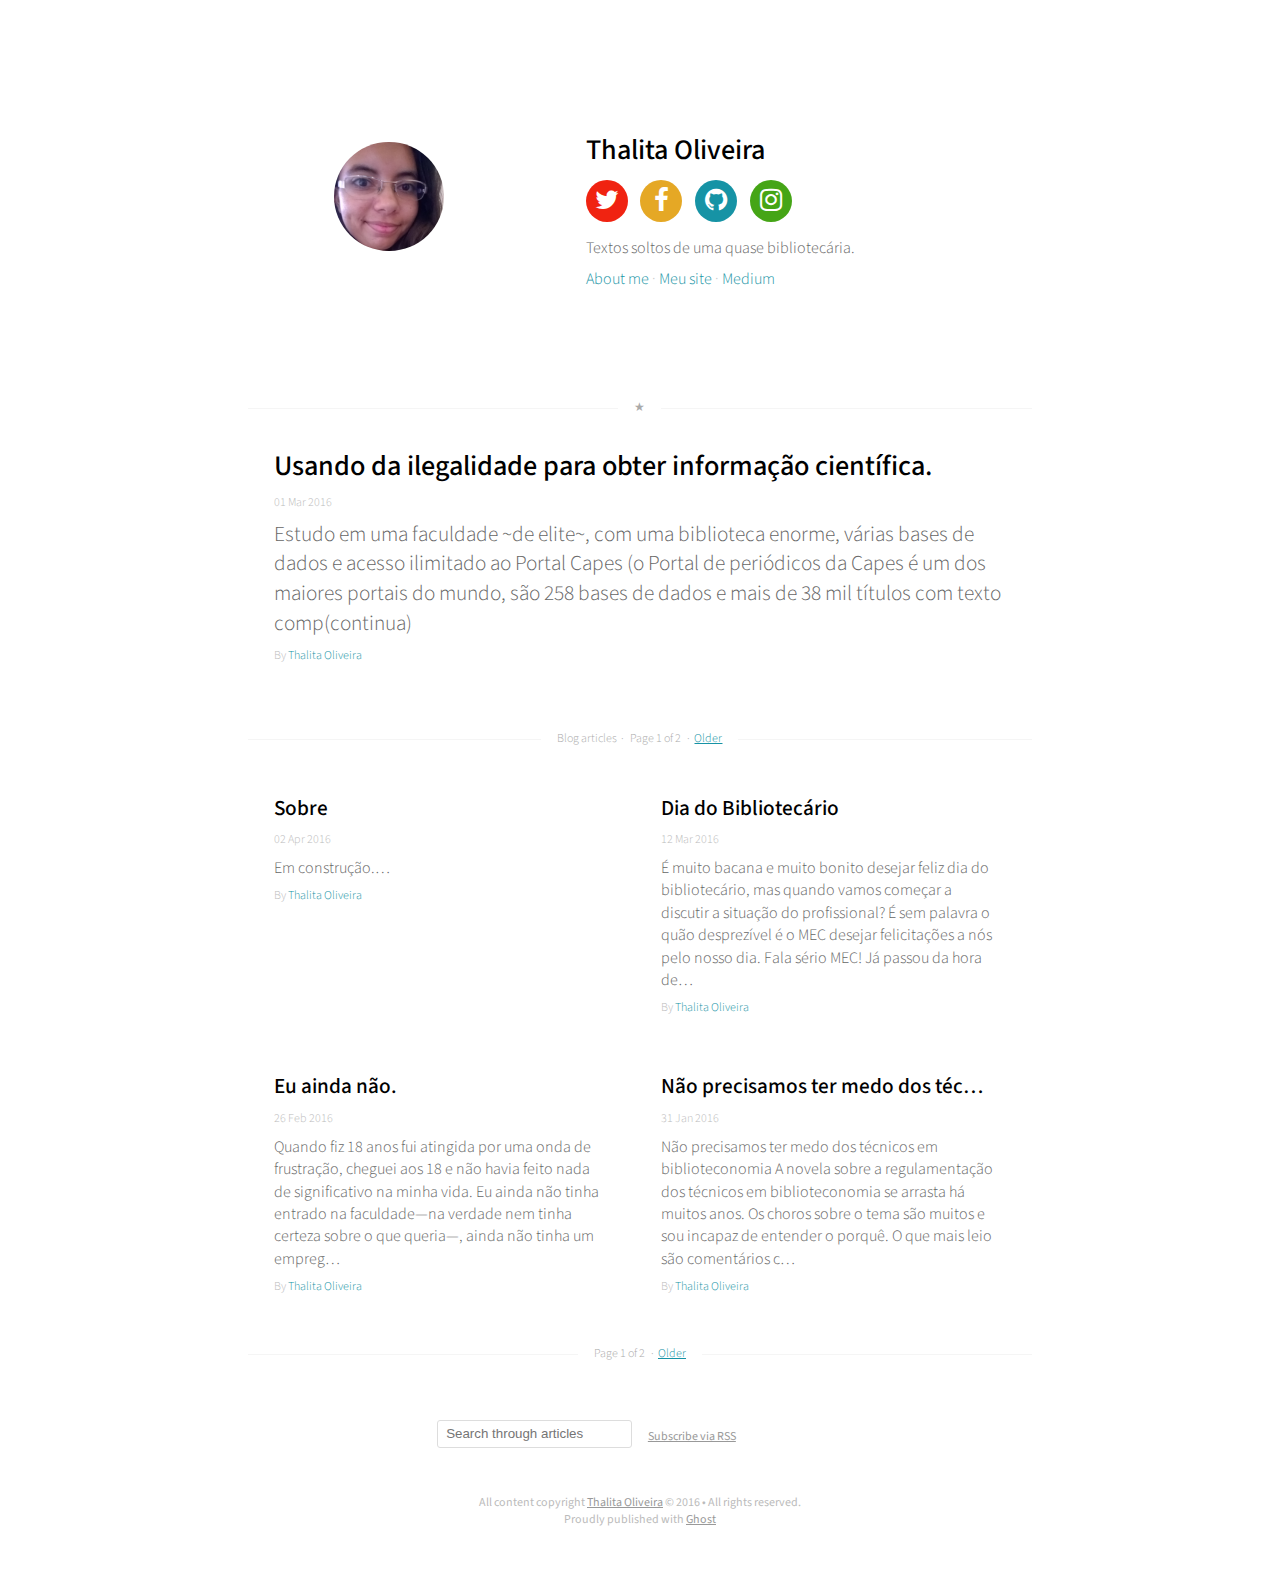
==== commit 8a7d39c5: "Blog update at 2016-04-02 15:46:03" ====
--- a/index.html
+++ b/index.html
@@ -4,7 +4,7 @@
     <meta http-equiv="X-UA-Compatible" content="IE=edge">
 
     <title>Thalita Oliveira</title>
-    <meta name="description" content="Thoughts, stories and ideas.">
+    <meta name="description" content="Textos soltos de uma quase bibliotecária.">
 
     <!-- (1) Optimize for mobile versions: http://goo.gl/EOpFl -->
     <meta name="viewport" content="width=device-width, initial-scale=1.0">
@@ -18,14 +18,14 @@
     <meta name="apple-mobile-web-app-status-bar-style" content="black-translucent">
     <meta name="twitter:card" content="summary">
     <meta name="twitter:title" content="Thalita Oliveira">
-    <meta name="twitter:description" content="Thoughts, stories and ideas.">
+    <meta name="twitter:description" content="Textos soltos de uma quase bibliotecária.">
     <meta name="twitter:site" content="http://www.svenread.com">
     <meta name="twitter:creator" content="@starburst1977">
     <meta name="google-site-verification" content="">
     <meta property="fb:admins" content="">
     <meta property="og:type" content="article">
     <meta property="og:title" content="Thalita Oliveira">
-    <meta property="og:description" content="Thoughts, stories and ideas.">
+    <meta property="og:description" content="Textos soltos de uma quase bibliotecária.">
 
     <link rel="shortcut icon" href="favicon.ico">
 
@@ -38,15 +38,16 @@
     <script src="https://code.jquery.com/jquery-1.11.0.min.js"></script>
     <link rel="canonical" href="index.html">
     <meta name="referrer" content="origin">
+    <link rel="next" href="page/2/index.html">
     
     <meta property="og:site_name" content="Thalita Oliveira">
     <meta property="og:type" content="website">
     <meta property="og:title" content="Thalita Oliveira">
-    <meta property="og:description" content="Thoughts, stories and ideas.">
+    <meta property="og:description" content="Textos soltos de uma quase bibliotecária.">
     <meta property="og:url" content="http://localhost:2368/">
     <meta name="twitter:card" content="summary">
     <meta name="twitter:title" content="Thalita Oliveira">
-    <meta name="twitter:description" content="Thoughts, stories and ideas.">
+    <meta name="twitter:description" content="Textos soltos de uma quase bibliotecária.">
     <meta name="twitter:url" content="http://localhost:2368/">
     
     <script type="application/ld+json">
@@ -55,7 +56,7 @@
     "@type": "Website",
     "publisher": "Thalita Oliveira",
     "url": "http://localhost:2368/",
-    "description": "Thoughts, stories and ideas."
+    "description": "Textos soltos de uma quase bibliotecária."
 }
     </script>
 
@@ -70,7 +71,7 @@
     <div class="vertical">
         <div class="site-head-content inner">
             <div class="left">
-                
+                <div class="blog-logo" style="background-image: url(content/images/2016/04/Sight_2016_03_10_160906_955-1.jpg)">Blog Logo</div>
                 
             </div>
             <div class="right">
@@ -81,9 +82,9 @@
                     <a href="https://github.com/thalitar" target="_blank"><i class="fa fa-github"></i></a>
                     <a href="http://instagram.com/thalit__a" target="_blank"><i class="fa fa-instagram"></i></a>
                 </div>
-                <h2 class="blog-description">Thoughts, stories and ideas.</h2>
+                <h2 class="blog-description">Textos soltos de uma quase bibliotecária.</h2>
                 <div class="head-links">
-                    <a href="http://localhost:2368/cv">About me</a> · <a href="http://thalitaoliveira.com" target="_blank">Meu site</a> · <a href="http://medium.com/thalit__a" target="_blank">Medium</a>
+                    <a href="cv">About me</a> · <a href="http://thalitaoliveira.com" target="_blank">Meu site</a> · <a href="http://medium.com/thalit__a" target="_blank">Medium</a>
                 </div>
             </div>
         </div>
@@ -102,21 +103,7 @@
                         <span class="post-meta"><time datetime="2016-03-01">01 Mar 2016</time> </span>
                     </header>
                     <section class="post-excerpt" itemprop="description">
-                        <p>Estudo em uma faculdade ~de elite~, com uma biblioteca enorme, várias bases de dados e acesso ilimitado ao Portal Capes (o Portal de periódicos da Capes é um dos maiores portais do mundo, são 258 bases de dados e mais de 38 mil títulos com texto comp…</p>
-                    </section>
-                    <div class="author post-meta">
-                       By <a href="author/oliveirarthalita/">Thalita Oliveira</a>
-                    </div>
-                </div>
-            </article>
-            <article class="post featured" itemscope itemtype="http://schema.org/BlogPosting" role="article">
-                <div class="article-item">
-                    <header class="post-header">
-                        <h2 class="post-title" itemprop="name"><a href="o-problema-dos-bibliotecarios-do-brasil/" itemprop="url">O problema dos bibliotecários do Brasil</a></h2>
-                        <span class="post-meta"><time datetime="2015-09-07">07 Sep 2015</time> </span>
-                    </header>
-                    <section class="post-excerpt" itemprop="description">
-                        <p>Muito se fala sobre a falta de valorização mas pouco se fala da falta de ambição de grande parte dos profissionais atuantes no mercado e dos que estão por vir. Faço parte de um grupo no Facebook sobre Biblioteconomia, durante todos os meses que estou…</p>
+                        <p>Estudo em uma faculdade ~de elite~, com uma biblioteca enorme, várias bases de dados e acesso ilimitado ao Portal Capes (o Portal de periódicos da Capes é um dos maiores portais do mundo, são 258 bases de dados e mais de 38 mil títulos com texto comp(continua)</p>
                     </section>
                     <div class="author post-meta">
                        By <a href="author/oliveirarthalita/">Thalita Oliveira</a>
@@ -125,10 +112,25 @@
             </article>
 
     <h5 class="index-headline normal"><span>Blog articles  ·  <nav class="pagination" role="navigation">
-    <span class="page-number">Page 1 of 1</span>
+    <span class="page-number">Page 1 of 2</span>
+          ·  <a class="older-posts" href="page/2/">Older</a>
 </nav></span></h5>
 
     <div class="cf frame">
+            <article class="post" itemscope itemtype="http://schema.org/BlogPosting" role="article">
+                <div class="article-item">
+                    <header class="post-header">
+                        <h2 class="post-title" itemprop="name"><a href="cv" itemprop="url">Sobre</a></h2>
+                        <span class="post-meta"><time datetime="2016-04-02">02 Apr 2016</time> </span>
+                    </header>
+                    <section class="post-excerpt" itemprop="description">
+                        <p>Em construção.…</p>
+                    </section>
+                    <div class="author post-meta">
+                       By <a href="author/oliveirarthalita/">Thalita Oliveira</a>
+                    </div>
+                </div>
+            </article>
             <article class="post" itemscope itemtype="http://schema.org/BlogPosting" role="article">
                 <div class="article-item">
                     <header class="post-header">
@@ -174,7 +176,8 @@
     </div>
 
     <h5 class="index-headline bottom"><span><nav class="pagination" role="navigation">
-    <span class="page-number">Page 1 of 1</span>
+    <span class="page-number">Page 1 of 2</span>
+          ·  <a class="older-posts" href="page/2/">Older</a>
 </nav></span></h5>
 
 </main>
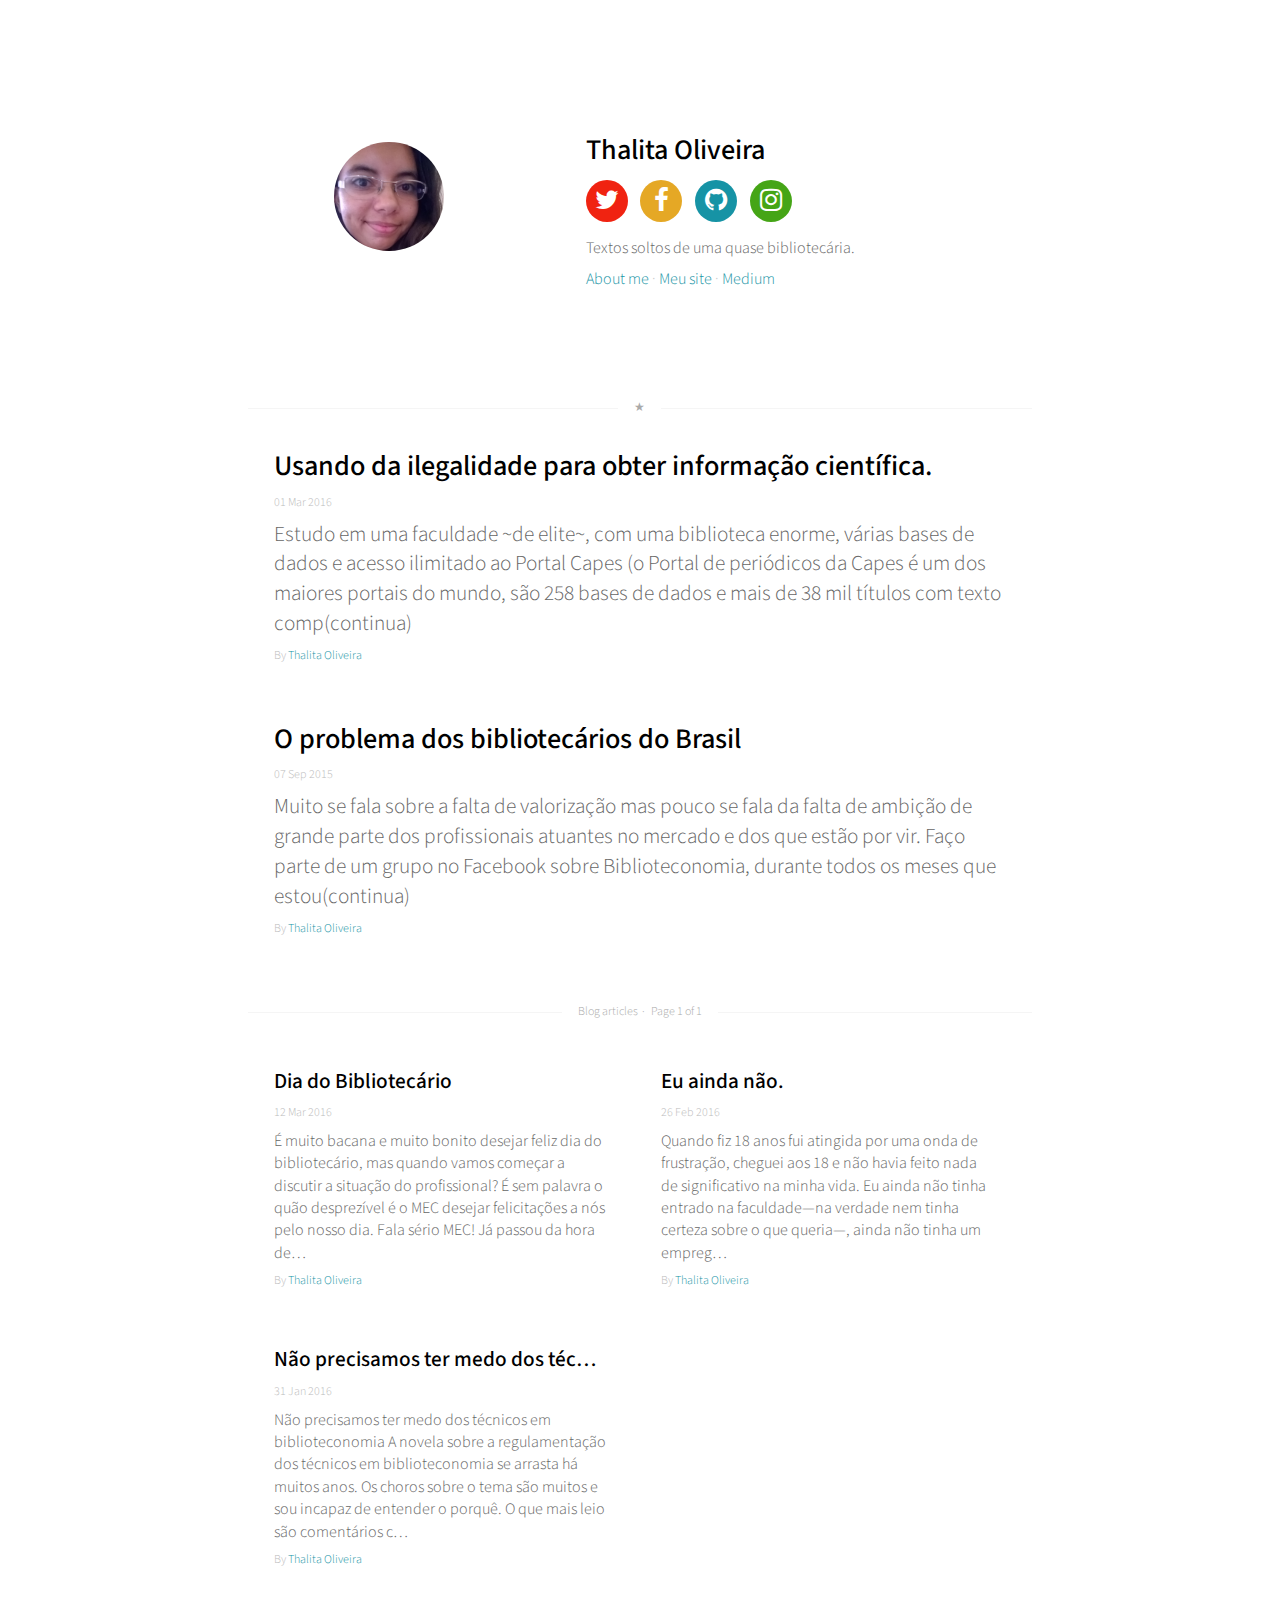
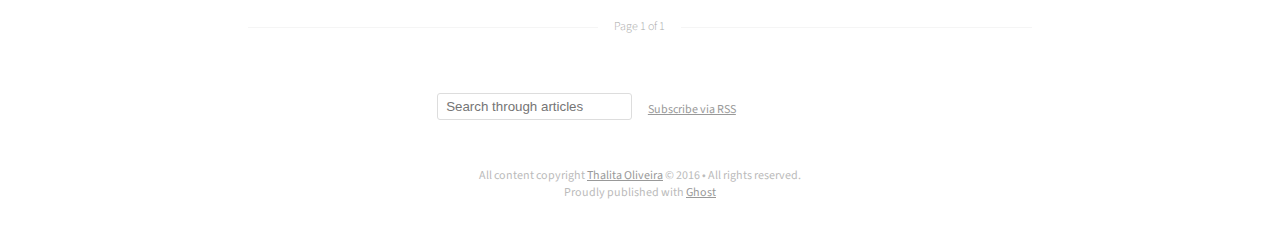
==== commit 027809ec: "Blog update at 2016-04-02 16:28:36" ====
--- a/index.html
+++ b/index.html
@@ -29,8 +29,8 @@
 
     <link rel="shortcut icon" href="favicon.ico">
 
-    <link rel="stylesheet" type="text/css" href="assets/css/main.css?v=9c17a41917">
-    <link rel="stylesheet" href="assets/js/styles/obsidian.css?v=9c17a41917">
+    <link rel="stylesheet" type="text/css" href="assets/css/main.css?v=7b82574ee6">
+    <link rel="stylesheet" href="assets/js/styles/obsidian.css?v=7b82574ee6">
 
     <link href="http://netdna.bootstrapcdn.com/font-awesome/4.0.3/css/font-awesome.min.css" rel="stylesheet">
     <link rel="stylesheet" href="http://brick.a.ssl.fastly.net/Linux+Libertine:400,400i,700,700i">
@@ -38,7 +38,6 @@
     <script src="https://code.jquery.com/jquery-1.11.0.min.js"></script>
     <link rel="canonical" href="index.html">
     <meta name="referrer" content="origin">
-    <link rel="next" href="page/2/index.html">
     
     <meta property="og:site_name" content="Thalita Oliveira">
     <meta property="og:type" content="website">
@@ -84,7 +83,7 @@
                 </div>
                 <h2 class="blog-description">Textos soltos de uma quase bibliotecária.</h2>
                 <div class="head-links">
-                    <a href="cv">About me</a> · <a href="http://thalitaoliveira.com" target="_blank">Meu site</a> · <a href="http://medium.com/thalit__a" target="_blank">Medium</a>
+                    <a href="http://textos.thalitaoliveira.com/sobre" target="_blank">About me</a> · <a href="http://thalitaoliveira.com" target="_blank">Meu site</a> · <a href="http://medium.com/@thalit__a" target="_blank">Medium</a>
                 </div>
             </div>
         </div>
@@ -110,30 +109,29 @@
                     </div>
                 </div>
             </article>
+            <article class="post featured" itemscope itemtype="http://schema.org/BlogPosting" role="article">
+                <div class="article-item">
+                    <header class="post-header">
+                        <h2 class="post-title" itemprop="name"><a href="o-problema-dos-bibliotecarios-do-brasil/" itemprop="url">O problema dos bibliotecários do Brasil</a></h2>
+                        <span class="post-meta"><time datetime="2015-09-07">07 Sep 2015</time> </span>
+                    </header>
+                    <section class="post-excerpt" itemprop="description">
+                        <p>Muito se fala sobre a falta de valorização mas pouco se fala da falta de ambição de grande parte dos profissionais atuantes no mercado e dos que estão por vir. Faço parte de um grupo no Facebook sobre Biblioteconomia, durante todos os meses que estou(continua)</p>
+                    </section>
+                    <div class="author post-meta">
+                       By <a href="author/oliveirarthalita/">Thalita Oliveira</a>
+                    </div>
+                </div>
+            </article>
 
     <h5 class="index-headline normal"><span>Blog articles  ·  <nav class="pagination" role="navigation">
-    <span class="page-number">Page 1 of 2</span>
-          ·  <a class="older-posts" href="page/2/">Older</a>
+    <span class="page-number">Page 1 of 1</span>
 </nav></span></h5>
 
     <div class="cf frame">
             <article class="post" itemscope itemtype="http://schema.org/BlogPosting" role="article">
                 <div class="article-item">
                     <header class="post-header">
-                        <h2 class="post-title" itemprop="name"><a href="cv" itemprop="url">Sobre</a></h2>
-                        <span class="post-meta"><time datetime="2016-04-02">02 Apr 2016</time> </span>
-                    </header>
-                    <section class="post-excerpt" itemprop="description">
-                        <p>Em construção.…</p>
-                    </section>
-                    <div class="author post-meta">
-                       By <a href="author/oliveirarthalita/">Thalita Oliveira</a>
-                    </div>
-                </div>
-            </article>
-            <article class="post" itemscope itemtype="http://schema.org/BlogPosting" role="article">
-                <div class="article-item">
-                    <header class="post-header">
                         <h2 class="post-title" itemprop="name"><a href="dia-do-bibliotecario/" itemprop="url">Dia do Bibliotecário</a></h2>
                         <span class="post-meta"><time datetime="2016-03-12">12 Mar 2016</time> </span>
                     </header>
@@ -176,8 +174,7 @@
     </div>
 
     <h5 class="index-headline bottom"><span><nav class="pagination" role="navigation">
-    <span class="page-number">Page 1 of 2</span>
-          ·  <a class="older-posts" href="page/2/">Older</a>
+    <span class="page-number">Page 1 of 1</span>
 </nav></span></h5>
 
 </main>
@@ -208,11 +205,11 @@
 
 
 
-    <script src="assets/js/readingTime.min.js?v=9c17a41917"></script>
+    <script src="assets/js/readingTime.min.js?v=7b82574ee6"></script>
     <!-- Ghost Search Script-->
-    <script src="assets/js/jquery.ghostHunter.min.js?v=9c17a41917"></script>
-
-    <script type="text/javascript" src="assets/js/min/index-ck.js?v=9c17a41917"></script>
+    <script src="assets/js/jquery.ghostHunter.min.js?v=7b82574ee6"></script>
+
+    <script type="text/javascript" src="assets/js/min/index-ck.js?v=7b82574ee6"></script>
     <script>
       (function(i,s,o,g,r,a,m){i['GoogleAnalyticsObject']=r;i[r]=i[r]||function(){
       (i[r].q=i[r].q||[]).push(arguments)},i[r].l=1*new Date();a=s.createElement(o),
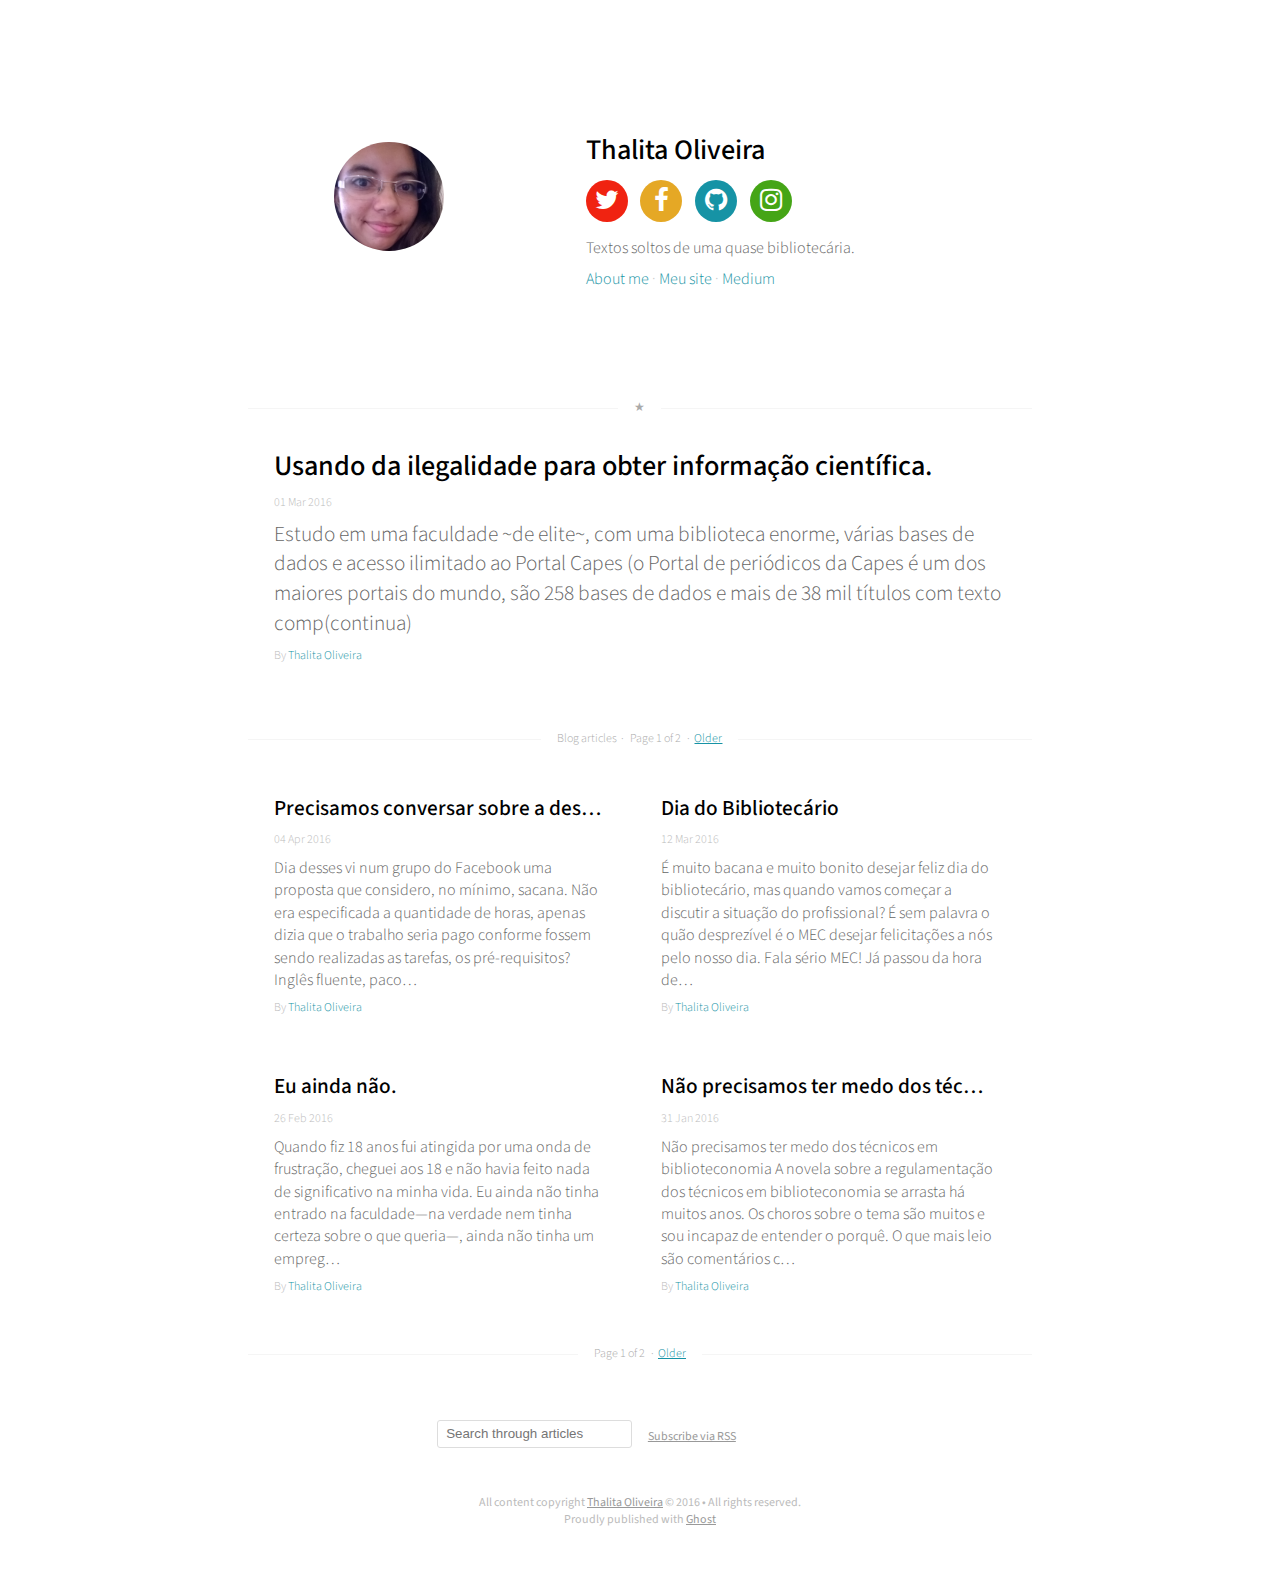
==== commit 468f8f50: "Blog update at 2016-04-05 01:43:34" ====
--- a/index.html
+++ b/index.html
@@ -29,15 +29,16 @@
 
     <link rel="shortcut icon" href="favicon.ico">
 
-    <link rel="stylesheet" type="text/css" href="assets/css/main.css?v=7b82574ee6">
-    <link rel="stylesheet" href="assets/js/styles/obsidian.css?v=7b82574ee6">
+    <link rel="stylesheet" type="text/css" href="assets/css/main.css?v=df7fd7d0d2">
+    <link rel="stylesheet" href="assets/js/styles/obsidian.css?v=df7fd7d0d2">
 
     <link href="http://netdna.bootstrapcdn.com/font-awesome/4.0.3/css/font-awesome.min.css" rel="stylesheet">
     <link rel="stylesheet" href="http://brick.a.ssl.fastly.net/Linux+Libertine:400,400i,700,700i">
     <link href="http://fonts.googleapis.com/css?family=Source+Sans+Pro:300,400,600,700,300italic,400italic,700italic" rel="stylesheet" type="text/css">
     <script src="https://code.jquery.com/jquery-1.11.0.min.js"></script>
-    <link rel="canonical" href="index.html">
+    <link rel="canonical" href="http://localhost:2368/">
     <meta name="referrer" content="origin">
+    <link rel="next" href="http://localhost:2368/page/2/">
     
     <meta property="og:site_name" content="Thalita Oliveira">
     <meta property="og:type" content="website">
@@ -60,7 +61,7 @@
     </script>
 
     <meta name="generator" content="Ghost 0.7">
-    <link rel="alternate" type="application/rss+xml" title="Thalita Oliveira" href="rss/index.html">
+    <link rel="alternate" type="application/rss+xml" title="Thalita Oliveira" href="http://localhost:2368/rss/">
 </head>
 <body class="home-template">
 
@@ -83,7 +84,7 @@
                 </div>
                 <h2 class="blog-description">Textos soltos de uma quase bibliotecária.</h2>
                 <div class="head-links">
-                    <a href="http://textos.thalitaoliveira.com/sobre" target="_blank">About me</a> · <a href="http://thalitaoliveira.com" target="_blank">Meu site</a> · <a href="http://medium.com/@thalit__a" target="_blank">Medium</a>
+                    <a href="http://textos.thalitaoliveira.com/about" target="_blank">About me</a> · <a href="http://thalitaoliveira.com" target="_blank">Meu site</a> · <a href="http://medium.com/@thalit__a" target="_blank">Medium</a>
                 </div>
             </div>
         </div>
@@ -109,26 +110,27 @@
                     </div>
                 </div>
             </article>
-            <article class="post featured" itemscope itemtype="http://schema.org/BlogPosting" role="article">
-                <div class="article-item">
-                    <header class="post-header">
-                        <h2 class="post-title" itemprop="name"><a href="o-problema-dos-bibliotecarios-do-brasil/" itemprop="url">O problema dos bibliotecários do Brasil</a></h2>
-                        <span class="post-meta"><time datetime="2015-09-07">07 Sep 2015</time> </span>
-                    </header>
-                    <section class="post-excerpt" itemprop="description">
-                        <p>Muito se fala sobre a falta de valorização mas pouco se fala da falta de ambição de grande parte dos profissionais atuantes no mercado e dos que estão por vir. Faço parte de um grupo no Facebook sobre Biblioteconomia, durante todos os meses que estou(continua)</p>
-                    </section>
-                    <div class="author post-meta">
-                       By <a href="author/oliveirarthalita/">Thalita Oliveira</a>
-                    </div>
-                </div>
-            </article>
 
     <h5 class="index-headline normal"><span>Blog articles  ·  <nav class="pagination" role="navigation">
-    <span class="page-number">Page 1 of 1</span>
+    <span class="page-number">Page 1 of 2</span>
+          ·  <a class="older-posts" href="page/2/">Older</a>
 </nav></span></h5>
 
     <div class="cf frame">
+            <article class="post" itemscope itemtype="http://schema.org/BlogPosting" role="article">
+                <div class="article-item">
+                    <header class="post-header">
+                        <h2 class="post-title" itemprop="name"><a href="desvalorizacao-bibliotecario/" itemprop="url">Precisamos conversar sobre a desvalorização do bibliotecário</a></h2>
+                        <span class="post-meta"><time datetime="2016-04-04">04 Apr 2016</time> </span>
+                    </header>
+                    <section class="post-excerpt" itemprop="description">
+                        <p>Dia desses vi num grupo do Facebook uma proposta que considero, no mínimo, sacana. Não era especificada a quantidade de horas, apenas dizia que o trabalho seria pago conforme fossem sendo realizadas as tarefas, os pré-requisitos? Inglês fluente, paco…</p>
+                    </section>
+                    <div class="author post-meta">
+                       By <a href="author/oliveirarthalita/">Thalita Oliveira</a>
+                    </div>
+                </div>
+            </article>
             <article class="post" itemscope itemtype="http://schema.org/BlogPosting" role="article">
                 <div class="article-item">
                     <header class="post-header">
@@ -174,7 +176,8 @@
     </div>
 
     <h5 class="index-headline bottom"><span><nav class="pagination" role="navigation">
-    <span class="page-number">Page 1 of 1</span>
+    <span class="page-number">Page 1 of 2</span>
+          ·  <a class="older-posts" href="page/2/">Older</a>
 </nav></span></h5>
 
 </main>
@@ -188,7 +191,7 @@
                 </form>
             </div>
             <div class="right">
-                <a class="subscribe icon-feed" href="rss/index.rss"><span class="tooltip">Subscribe via RSS</span></a>
+                <a class="subscribe icon-feed" href="http://localhost:2368/rss/"><span class="tooltip">Subscribe via RSS</span></a>
             </div>
         </div>
 
@@ -196,7 +199,7 @@
         <section id="results"></section>
         <br>
         <div class="inner">
-             <section class="copyright">All content copyright <a href="index.html">Thalita Oliveira</a> © 2016 • All rights reserved.</section>
+             <section class="copyright">All content copyright <a href="http://localhost:2368/">Thalita Oliveira</a> © 2016 • All rights reserved.</section>
              <section class="poweredby">Proudly published with <a class="icon-ghost" href="http://ghost.org">Ghost</a></section>
         </div>
     </footer>
@@ -205,11 +208,11 @@
 
 
 
-    <script src="assets/js/readingTime.min.js?v=7b82574ee6"></script>
+    <script src="assets/js/readingTime.min.js?v=df7fd7d0d2"></script>
     <!-- Ghost Search Script-->
-    <script src="assets/js/jquery.ghostHunter.min.js?v=7b82574ee6"></script>
-
-    <script type="text/javascript" src="assets/js/min/index-ck.js?v=7b82574ee6"></script>
+    <script src="assets/js/jquery.ghostHunter.min.js?v=df7fd7d0d2"></script>
+
+    <script type="text/javascript" src="assets/js/min/index-ck.js?v=df7fd7d0d2"></script>
     <script>
       (function(i,s,o,g,r,a,m){i['GoogleAnalyticsObject']=r;i[r]=i[r]||function(){
       (i[r].q=i[r].q||[]).push(arguments)},i[r].l=1*new Date();a=s.createElement(o),
--- a/assets/css/main.css
+++ b/assets/css/main.css
@@ -1,2 +1,2 @@
-.cf:after{content:"";display:table;clear:both}body,html{background-color:#fff;font-family:"Source Sans Pro";color:#000;-webkit-hyphens:auto;-moz-hyphens:auto;hyphens:auto;font-weight:400;font-style:normal;-moz-font-feature-settings:"liga=1, dlig=1";-ms-font-feature-settings:"liga","dlig";-webkit-font-feature-settings:"liga","dlig";-o-font-feature-settings:"liga","dlig";font-feature-settings:"liga","dlig";font-size:12px}@media only screen and (min-width: 800px){body,html{font-size:14px}}@media only screen and (min-width: 1200px){body,html{font-size:16px}}@media only screen and (min-width: 1600px){body,html{font-size:18px}}body a,html a{color:#1693A5}body.fontSerif,html.fontSerif{font-family:"Linux Libertine"}.site-head,.content,.site-footer{width:100%;margin:0 auto}@media only screen and (min-width: 800px){.site-head,.content,.site-footer{width:62%}}@media only screen and (min-width: 1400px){.site-head,.content,.site-footer{width:50%}}@media only screen and (min-width: 2000px){.site-head,.content,.site-footer{width:38%}}.site-head-content{position:relative;margin-top:2.61792rem;text-align:center;padding:0 0 1.618rem}.site-head-content:after{content:"";display:table;clear:both}@media only screen and (min-width: 800px){.site-head-content{padding:0 32px 4.2358rem;margin-top:6.85353rem}}.site-head-content .left{float:left;width:100%;position:relative;padding-top:11.08901rem}@media only screen and (min-width: 800px){.site-head-content .left{width:38%}}.site-head-content .right{float:right;width:100%;text-align:center;-webkit-box-sizing:border-box;-moz-box-sizing:border-box;box-sizing:border-box;padding:0 2rem 0}@media only screen and (min-width: 800px){.site-head-content .right{width:62%;text-align:left;padding-left:2rem}}.site-head-content .blog-logo{width:6.85353rem;height:6.85353rem;position:absolute;top:0;right:50%;margin-right:-0.97908rem;margin-top:2rem;background-size:cover;border-radius:50%;z-index:99;text-indent:-9999px}@media only screen and (min-width: 800px){.site-head-content .blog-logo{right:6.85353rem;margin-right:0}}.site-head-content .blog-cover{width:11.08901rem;height:11.08901rem;position:absolute;top:0;right:50%;margin-right:-7.39267rem;border-radius:50%;z-index:98;background-size:cover;text-indent:-9999px}@media only screen and (min-width: 800px){.site-head-content .blog-cover{right:0;margin-right:0}}.site-head-content .blog-title{font-size:1.7689rem;line-height:1;font-family:"Source Sans Pro";color:#000;font-weight:500;margin:0;padding:1.618rem 0 0}.site-head-content .blog-description{font-size:1rem;line-height:1.25;font-family:"Source Sans Pro";font-weight:300;color:#666;margin:0;padding:0}.site-head-content .blog-social{padding:1rem 0}.site-head-content .blog-social:after{content:"";display:table;clear:both}.site-head-content .blog-social a{display:inline-block;width:2.61792rem;height:2.61792rem;border-radius:50%;background-color:#F02311;text-align:center;margin-right:0.61805rem;-webkit-transition:all 0.35s ease-in-out;-moz-transition:all 0.35s ease-in-out;transition:all 0.35s ease-in-out}.site-head-content .blog-social a:nth-child(2){background-color:#e5a825}.site-head-content .blog-social a:nth-child(3){background-color:#1693A5}.site-head-content .blog-social a:nth-child(4){background-color:#45a516}.site-head-content .blog-social a:hover{background-color:#000}.site-head-content .blog-social a:hover i{color:#fff}.site-head-content .blog-social a i{color:#fff;font-size:1.618rem;line-height:2.61792rem}.lessHeadSpace .site-head-content{margin-top:1.618rem;text-align:center;padding:0 0 1.618rem}.lessHeadSpace .site-head-content:after{content:"";display:table;clear:both}@media only screen and (min-width: 800px){.lessHeadSpace .site-head-content{padding:0 32px 2.61792rem;margin-top:2.61792rem}}.head-links{padding:0.66rem 0 0;font-weight:300;color:#ccc;font-size:1rem}.head-links a{color:#1693A5;margin:0;text-decoration:none}.head-links a:hover{text-decoration:underline;color:#000}.index-headline{text-align:center;line-height:1rem;height:1rem;position:relative;font-weight:300;margin:2.61792rem 0 0;padding:0}.index-headline.bottom{margin:1.618rem 0 2.61792rem}.index-headline span{background-color:#fff;font-size:0.75188rem;color:#aaa;padding:0 16px;z-index:10;position:relative}.index-headline nav span{padding:0}.index-headline:after{position:absolute;content:"";top:8px;left:0;right:0;margin:0 auto;border-top:1px solid #f5f5f5;z-index:0}.index:after{content:"";display:table;clear:both}.index .frame{padding:1rem 0 0}.index .post{padding:1rem 1.618rem;width:100%;-webkit-box-sizing:border-box;-moz-box-sizing:border-box;box-sizing:border-box}@media only screen and (min-width: 900px){.index .post{width:49%;display:inline-block;vertical-align:top}}.index .post .article-item{color:#000;text-decoration:none;display:block;-webkit-transition:all 0.35s ease-in-out;-moz-transition:all 0.35s ease-in-out;transition:all 0.35s ease-in-out}.index .post .article-item:hover .post-title{text-decoration:underline}.index .post .article-item:hover .post-excerpt p{color:#000}.index .post .post-meta{font-size:0.75188rem;line-height:16px;height:16px;white-space:nowrap;overflow:hidden;text-overflow:ellipsis;padding:0.56532rem 0;color:#bbb;font-weight:300;display:block}.index .post .post-meta a{text-decoration:none}.index .post .post-meta a:hover{text-decoration:underline}.index .post .post-header .post-title{font-size:1.33rem;padding:1rem 0 0;margin:0;line-height:1.7689rem;height:1.7689rem;font-weight:500;white-space:nowrap;overflow:hidden;text-overflow:ellipsis}.index .post .post-header .post-title a{color:#000;text-decoration:none}.index .post .post-excerpt{padding:0 0}.index .post .post-excerpt p{font-size:1rem;line-height:1.4;color:#666;font-weight:300;padding:0;margin:0}.index .post.featured{width:100%;float:none}.index .post.featured .post-header .post-title{font-size:1.7689rem;line-height:2.35264rem;height:2.35264rem}.index .post.featured .post-excerpt p{font-size:1.33rem}.singleCol .index .post{width:100%;float:none}.pagination{padding:0;display:inline;-webkit-box-sizing:border-box;-moz-box-sizing:border-box;box-sizing:border-box;font-size:0.75188rem}.pagination a{margin:0}.archive-template .index-headline.featured{display:none}.site-footer{text-align:center;-webkit-box-sizing:border-box;-moz-box-sizing:border-box;box-sizing:border-box;color:#bbb;font-size:0.75188rem;padding:1rem 0 2.61792rem}.site-footer:after{content:"";display:table;clear:both}.site-footer a{color:#999}.site-footer a:hover{color:#1693A5}.site-footer .left{float:left;width:49%;text-align:right}.site-footer .left input{border:1px #ddd solid;border-radius:3px;padding:5.33333px 8px}.site-footer .right{float:right;width:49%;text-align:left;padding-top:8px}#results{padding:0 2.61792rem}#results a{display:block;padding:1rem 2.61792rem;margin-bottom:0.61805rem;background-color:#f5f5f5;border-radius:0.61805rem;text-decoration:none}#results a h2{color:#333;padding:0;margin:0;font-size:1.33rem;font-weight:300}#results a h4{color:#aaa;font-size:0.75188rem;padding:0.61805rem 0 0;margin:0;font-weight:500}.article .post-header,.page .post-header{position:relative;margin-top:6.85353rem;text-align:center;padding:0 0 6.85353rem}.article .post-header:after,.page .post-header:after{content:"";display:table;clear:both}.article .post-header .button-back,.page .post-header .button-back{width:2.61792rem;height:2.61792rem;position:absolute;top:0;right:50%;margin-right:-0.65448rem;margin-top:0.85rem;background-size:cover;border-radius:50%;z-index:99;background-color:#1693A5;text-align:center;line-height:2.61792rem;color:#fff;font-size:1rem;text-indent:0;-webkit-transition:all 0.35s ease-in-out;-moz-transition:all 0.35s ease-in-out;transition:all 0.35s ease-in-out}.article .post-header .button-back:hover,.page .post-header .button-back:hover{background-color:#F02311}.article .post-header .blog-logo,.page .post-header .blog-logo{width:4.2358rem;height:4.2358rem;position:absolute;top:0;right:50%;margin-right:-3.52983rem;border-radius:50%;z-index:98;background-size:cover;text-indent:-9999px}.article .author-image,.page .author-image{width:6.85353rem;height:6.85353rem;border-radius:50%;z-index:98;background-size:cover;text-indent:-9999px;margin:0 auto}.article .author-name,.page .author-name{display:block;text-align:center;font-size:0.75188rem;color:#aaa;padding:0.61805rem 0;text-indent:0;line-height:1rem}.article .author-name a,.page .author-name a{color:#e5a825;text-decoration:none}.article .topofpage,.page .topofpage{text-indent:0;position:absolute;bottom:1.618rem;color:#fff;font-size:1.7689rem}.article .post-title,.page .post-title{font-size:3.12901rem;text-align:center;line-height:1.25;font-weight:300;margin:0;padding:0.61805rem 0 0;-webkit-hyphens:manual;-moz-hyphens:manual;hyphens:manual;letter-spacing:-1px}@media only screen and (min-width: 800px){.article .post-title,.page .post-title{padding:1rem 1.7689rem 0}}@media only screen and (min-width: 1200px){.article .post-title,.page .post-title{padding:1.618rem 2.35264rem 0}}@media only screen and (min-width: 1600px){.article .post-title,.page .post-title{padding:1.618rem 3.12901rem 0}}.article .post-meta,.page .post-meta{display:block;text-align:center;font-size:0.75188rem;color:#aaa;padding:0 0 4.2358rem}.article .post-content,.article .post-footer,.page .post-content,.page .post-footer{font-size:1.33rem;padding:0 1.33rem}@media only screen and (min-width: 800px){.article .post-content,.article .post-footer,.page .post-content,.page .post-footer{padding:0 1.7689rem}}@media only screen and (min-width: 1200px){.article .post-content,.article .post-footer,.page .post-content,.page .post-footer{padding:0 2.35264rem}}@media only screen and (min-width: 1600px){.article .post-content,.article .post-footer,.page .post-content,.page .post-footer{padding:0 3.12901rem}}.article .post-content h1,.article .post-footer h1,.page .post-content h1,.page .post-footer h1{font-size:2.35264rem;padding:1.7689rem 0;line-height:1.15;font-weight:300;text-align:center;margin:0;-webkit-hyphens:manual;-moz-hyphens:manual;hyphens:manual}.article .post-content h2,.article .post-footer h2,.page .post-content h2,.page .post-footer h2{font-size:2.35264rem;padding:1.7689rem 0;line-height:1.15;margin:0}.article .post-content h3,.article .post-footer h3,.page .post-content h3,.page .post-footer h3{font-size:1.7689rem;padding:1.7689rem 0;line-height:1.15;margin:0}.article .post-content h4,.article .post-footer h4,.page .post-content h4,.page .post-footer h4{font-size:1.33rem;padding:1.7689rem 0 0;margin:0}.article .post-content img,.article .post-footer img,.page .post-content img,.page .post-footer img{max-width:100%;border-radius:1rem;margin:0 auto;display:block}.article .post-content figure,.article .post-footer figure,.page .post-content figure,.page .post-footer figure{padding:0 0 1.7689rem;margin:0;text-align:center}.article .post-content figure figcaption,.article .post-footer figure figcaption,.page .post-content figure figcaption,.page .post-footer figure figcaption{padding:0.75188rem 0 0;font-style:italic;color:#aaa;font-size:1rem}.article .post-content p,.article .post-footer p,.page .post-content p,.page .post-footer p{font-size:1.33rem;line-height:1.4;padding:0 0 1.7689rem;margin:0}.article .post-content code,.article .post-footer code,.page .post-content code,.page .post-footer code{background-color:#000;color:#fff;border-color:#000;font-family:Inconsolata,monospace,sans-serif;font-size:1rem;border-radius:0.38198rem;padding:2px 4px 4px;position:relative;top:-3px;white-space:nowrap;-webkit-hyphens:none;-moz-hyphens:none;hyphens:none}.article .post-content pre>code,.article .post-footer pre>code,.page .post-content pre>code,.page .post-footer pre>code{background-color:#000;border-color:#000;-webkit-box-sizing:border-box;-moz-box-sizing:border-box;box-sizing:border-box;padding:1.33rem 1.7689rem;color:#fff;font-size:1rem;line-height:1.4;margin-left:-5%;width:110%;display:block;white-space:pre;overflow:auto;border-radius:1rem}.article .post-content pre,.article .post-footer pre,.page .post-content pre,.page .post-footer pre{padding:0;margin:0 0 2rem;-webkit-box-sizing:border-box;-moz-box-sizing:border-box;box-sizing:border-box}.article .post-content pre code,.article .post-content tt,.article .post-footer pre code,.article .post-footer tt,.page .post-content pre code,.page .post-content tt,.page .post-footer pre code,.page .post-footer tt{white-space:-moz-pre-wrap;white-space:pre-wrap;border:none}.article .post-content hr,.article .post-footer hr,.page .post-content hr,.page .post-footer hr{border:0;padding:0;display:block;width:20%;margin:1.33rem auto 1.33rem auto;border:1px solid #ccc}.article .post-content ul,.article .post-content ol,.article .post-footer ul,.article .post-footer ol,.page .post-content ul,.page .post-content ol,.page .post-footer ul,.page .post-footer ol{padding:0 0 1.7689rem;margin:0}.article .post-content ul li,.article .post-content ol li,.article .post-footer ul li,.article .post-footer ol li,.page .post-content ul li,.page .post-content ol li,.page .post-footer ul li,.page .post-footer ol li{margin-left:2.61792rem;list-style-type:disc;padding:0}.article .post-content ul li p,.article .post-content ol li p,.article .post-footer ul li p,.article .post-footer ol li p,.page .post-content ul li p,.page .post-content ol li p,.page .post-footer ul li p,.page .post-footer ol li p{padding:0 0 1.618rem}.article .post-content ol li,.article .post-footer ol li,.page .post-content ol li,.page .post-footer ol li{list-style-type:decimal}.article .post-content blockquote,.article .post-footer blockquote,.page .post-content blockquote,.page .post-footer blockquote{font-style:italic;font-size:1.33rem;line-height:1.4;padding:1.7689rem 0 0 1.7689rem;border-left:8px #e5a825 solid;margin:0 0 1.7689rem}.article .post-content kbd,.article .post-footer kbd,.page .post-content kbd,.page .post-footer kbd{display:inline-block;margin-bottom:1.618rem;padding:1px 8px;border:#ccc 1px solid;color:#000;text-shadow:#fff 0 1px 0;font-size:0.9em;font-weight:bold;background:#e5a825;border-radius:4px;box-shadow:0 1px 0 rgba(0,0,0,0.2),0 1px 0 0 #fff inset}.article .post-content table,.article .post-footer table,.page .post-content table,.page .post-footer table{-moz-box-sizing:border-box;box-sizing:border-box;margin:0 0 1.618rem;width:100%;max-width:100%;background-color:transparent}.article .post-content table th,.article .post-content table td,.article .post-footer table th,.article .post-footer table td,.page .post-content table th,.page .post-content table td,.page .post-footer table th,.page .post-footer table td{padding:1rem;line-height:1.5;text-align:left;vertical-align:top;border-top:1px solid #ccc}.article .post-content table th,.article .post-footer table th,.page .post-content table th,.page .post-footer table th{color:#000}.article .post-content table caption+thead tr:first-child th,.article .post-content table caption+thead tr:first-child td,.article .post-content table colgroup+thead tr:first-child th,.article .post-content table colgroup+thead tr:first-child td,.article .post-content table thead:first-child tr:first-child th,.article .post-content table thead:first-child tr:first-child td,.article .post-footer table caption+thead tr:first-child th,.article .post-footer table caption+thead tr:first-child td,.article .post-footer table colgroup+thead tr:first-child th,.article .post-footer table colgroup+thead tr:first-child td,.article .post-footer table thead:first-child tr:first-child th,.article .post-footer table thead:first-child tr:first-child td,.page .post-content table caption+thead tr:first-child th,.page .post-content table caption+thead tr:first-child td,.page .post-content table colgroup+thead tr:first-child th,.page .post-content table colgroup+thead tr:first-child td,.page .post-content table thead:first-child tr:first-child th,.page .post-content table thead:first-child tr:first-child td,.page .post-footer table caption+thead tr:first-child th,.page .post-footer table caption+thead tr:first-child td,.page .post-footer table colgroup+thead tr:first-child th,.page .post-footer table colgroup+thead tr:first-child td,.page .post-footer table thead:first-child tr:first-child th,.page .post-footer table thead:first-child tr:first-child td{border-top:0}.article .post-content table tbody+tbody,.article .post-footer table tbody+tbody,.page .post-content table tbody+tbody,.page .post-footer table tbody+tbody{border-top:2px solid #efefef}.article .post-content table table table,.article .post-footer table table table,.page .post-content table table table,.page .post-footer table table table{background-color:#fff}.article .post-content table tbody>tr:nth-child(odd)>td,.article .post-content table tbody>tr:nth-child(odd)>th,.article .post-footer table tbody>tr:nth-child(odd)>td,.article .post-footer table tbody>tr:nth-child(odd)>th,.page .post-content table tbody>tr:nth-child(odd)>td,.page .post-content table tbody>tr:nth-child(odd)>th,.page .post-footer table tbody>tr:nth-child(odd)>td,.page .post-footer table tbody>tr:nth-child(odd)>th{background-color:#fff}.article .post-content table.plain tbody>tr:nth-child(odd)>td,.article .post-content table.plain tbody>tr:nth-child(odd)>th,.article .post-footer table.plain tbody>tr:nth-child(odd)>td,.article .post-footer table.plain tbody>tr:nth-child(odd)>th,.page .post-content table.plain tbody>tr:nth-child(odd)>td,.page .post-content table.plain tbody>tr:nth-child(odd)>th,.page .post-footer table.plain tbody>tr:nth-child(odd)>td,.page .post-footer table.plain tbody>tr:nth-child(odd)>th{background:transparent}.article.tag-articleimage .post-head,.page.tag-articleimage .post-head{position:absolute;bottom:0;left:0;right:0;background-color:transparent;background-image:-webkit-linear-gradient(transparent 0%,#000 100%);background-image:linear-gradient(transparent 0%,#000 100%)}.article.tag-articleimage .post-image,.page.tag-articleimage .post-image{background-size:cover;position:absolute;top:0;left:0;right:0;bottom:0;text-indent:-9999px;padding-top:33%;z-index:1;background-color:#000;overflow:hidden}.article.tag-articleimage .post-image .post-image-image,.page.tag-articleimage .post-image .post-image-image{position:absolute;left:0;right:0;bottom:0;top:0;background-size:cover;text-indent:-9999px;background-position:center}.article.tag-articleimage .post-header,.page.tag-articleimage .post-header{position:absolute;top:1.618rem;left:0;right:0;z-index:999;text-align:center;padding:0 0 6.85353rem}.article.tag-articleimage .post-header:after,.page.tag-articleimage .post-header:after{content:"";display:table;clear:both}.article.tag-articleimage .post-header .button-back,.page.tag-articleimage .post-header .button-back{width:2.61792rem;height:2.61792rem;position:absolute;top:0;right:50%;margin-right:-0.65448rem;margin-top:0.85rem;background-size:cover;border-radius:50%;z-index:99;background-color:#1693A5;text-align:center;line-height:2.61792rem;color:#fff;font-size:1rem;-webkit-transition:all 0.35s ease-in-out;-moz-transition:all 0.35s ease-in-out;transition:all 0.35s ease-in-out}.article.tag-articleimage .post-header .button-back:hover,.page.tag-articleimage .post-header .button-back:hover{background-color:#F02311}.article.tag-articleimage .post-header .blog-logo,.page.tag-articleimage .post-header .blog-logo{width:4.2358rem;height:4.2358rem;position:absolute;top:0;right:50%;margin-right:-3.52983rem;border-radius:50%;z-index:98;background-size:cover;text-indent:-9999px}.article.tag-articleimage .post-title,.page.tag-articleimage .post-title{font-size:3.12901rem;text-align:center;line-height:1.25;font-weight:700;margin:0;text-indent:0;z-index:999;color:#fff;padding:0.61805rem 0 0.61805rem;letter-spacing:-1px}@media only screen and (min-width: 800px){.article.tag-articleimage .post-title,.page.tag-articleimage .post-title{padding:1rem 1.7689rem 0.61805rem}}@media only screen and (min-width: 1200px){.article.tag-articleimage .post-title,.page.tag-articleimage .post-title{padding:2.61792rem 2.35264rem 0.61805rem}}@media only screen and (min-width: 1600px){.article.tag-articleimage .post-title,.page.tag-articleimage .post-title{padding:2.61792rem 3.12901rem 0.61805rem}}.article.tag-articleimage .post-meta,.page.tag-articleimage .post-meta{display:block;text-align:center;text-indent:0;font-size:0.75188rem;color:rgba(255,255,255,0.62);padding:0 0 4.2358rem}.article.tag-articleimage .post-meta a,.page.tag-articleimage .post-meta a{color:#e5a825}.article.tag-articleimage .post-meta a:hover,.page.tag-articleimage .post-meta a:hover{color:#fff}.article.tag-articleimage .post-meta.author,.page.tag-articleimage .post-meta.author{padding:0 6.85353rem 6.85353rem;font-size:1rem}.article.tag-articleimage .post-meta.author div,.page.tag-articleimage .post-meta.author div{font-size:1rem;color:#999}.article.tag-articleimage .post-meta.author div span,.page.tag-articleimage .post-meta.author div span{padding:0 0.42505rem;color:#666}.article.tag-articleimage .post-content,.page.tag-articleimage .post-content{font-size:1.33rem;padding:0 1.33rem 0;margin-top:0}@media only screen and (min-width: 800px){.article.tag-articleimage .post-content,.page.tag-articleimage .post-content{padding:1.618rem 1.7689rem 0}}@media only screen and (min-width: 1200px){.article.tag-articleimage .post-content,.page.tag-articleimage .post-content{padding:1.618rem 2.35264rem 0}}@media only screen and (min-width: 1600px){.article.tag-articleimage .post-content,.page.tag-articleimage .post-content{padding:1.618rem 3.12901rem 0}}.page-about .post-head{position:absolute;bottom:0;left:0;right:0;background-color:transparent;background-image:-webkit-linear-gradient(transparent 62%,#000 100%);background-image:linear-gradient(transparent 62%,#000 100%)}.page-about .post-image{position:absolute;top:0;left:0;right:0;bottom:25%;background-color:#000;overflow:hidden}.page-about .post-image .post-image-image{position:absolute;left:0;right:0;bottom:0;top:0;background-size:cover;text-indent:-9999px;background-position:center}.page-about .post-header{position:absolute;bottom:23%;left:0;right:0;text-align:center;padding:0 0 6.85353rem}.page-about .post-header:after{content:"";display:table;clear:both}.page-about .post-header .button-back{width:2.61792rem;height:2.61792rem;position:absolute;top:0;right:50%;margin-right:3rem;margin-top:4.2358rem;background-size:cover;border-radius:50%;z-index:99;background-color:#1693A5;text-align:center;line-height:2.61792rem;color:#fff;font-size:1rem;-webkit-transition:all 0.35s ease-in-out;-moz-transition:all 0.35s ease-in-out;transition:all 0.35s ease-in-out}.page-about .post-header .button-back:hover{background-color:#F02311}.page-about .post-header .blog-logo{width:11.08901rem;height:11.08901rem;position:absolute;top:0;right:50%;margin-right:-6.85353rem;border-radius:50%;z-index:98;background-size:cover;text-indent:-9999px}.page-about .post-content{font-size:1.33rem;padding:1.618rem 1.33rem 0;margin-top:0}@media only screen and (min-width: 800px){.page-about .post-content{padding:1.618rem 1.7689rem 0}}@media only screen and (min-width: 1200px){.page-about .post-content{padding:1.618rem 2.35264rem 0}}@media only screen and (min-width: 1600px){.page-about .post-content{padding:1.618rem 3.12901rem 0}}.article .post-footer .author{font-size:1rem;position:relative;width:62%;margin:4.2358rem auto 0;padding:0 0 2.61792rem 6.85353rem}.article .post-footer .author .author-image{width:6.85353rem;height:6.85353rem;position:absolute;top:0;left:0;background-size:cover;border-radius:50%;text-indent:-9999px}.article .post-footer .author h4{font-size:1rem;padding:0 0 0 2.61792rem;margin:0}.article .post-footer .author p{font-size:1rem;margin:0;padding:0 0 0 2.61792rem;color:#999}.article .post-footer .share{font-size:1rem;padding:2.61792rem 0 6.85353rem}.article .post-footer .share .left{float:left;width:38%;-webkit-box-sizing:border-box;-moz-box-sizing:border-box;box-sizing:border-box;padding:0 1rem 0 0;text-align:right}.article .post-footer .share .left a{text-decoration:none}.article .post-footer .share .left a i{margin-right:0.5rem}.article .post-footer .share .right{float:right;width:62%;-webkit-box-sizing:border-box;-moz-box-sizing:border-box;box-sizing:border-box;padding:0 0 0 1rem}.article .post-footer .share .right p{font-size:1rem;color:#999}.article .post-footer .share .right p a{text-decoration:none;margin-left:1rem}.page .post-title{padding-bottom:2.61792rem}.page .post-content{padding-bottom:4.2358rem}.tag-list .tag-archive-header h1{font-weight:200;text-align:center;padding:1.618rem 0 0}.tag-list .post-meta{font-size:0.75188rem;line-height:16px;height:16px;white-space:nowrap;overflow:hidden;text-overflow:ellipsis;padding:0.56532rem 0;color:#bbb;font-weight:300;display:block}.tag-list .post-meta a{text-decoration:none}.tag-list .post-meta a:hover{text-decoration:underline}.tag-list .post-title{font-size:1.33rem;padding:1rem 0 0;margin:0;line-height:1.7689rem;height:1.7689rem;font-weight:500;white-space:nowrap;overflow:hidden;text-overflow:ellipsis}.tag-list .post-title a{color:#000;text-decoration:none}.tag-list .post-excerpt{padding:0 0 1rem}.tag-list .post-excerpt p{font-size:1rem;line-height:1.4;color:#666;font-weight:300;padding:0;margin:0}.tag-list .post{padding:1rem 1.618rem}.tag-list .post:hover .post-title{text-decoration:underline}.tag-list .post:hover .post-excerpt p{color:#000}.ad{background-color:#f9f9f9;border-radius:0.56532rem;width:100%;margin:0 auto 4.2358rem;position:relative;padding:16px;height:130px;-webkit-box-sizing:border-box;-moz-box-sizing:border-box;box-sizing:border-box}.ad .fusion-wrap:after{content:"";display:table;clear:both}.ad img{width:130px !important;margin-left:0 !important;border-radius:0 !important}.ad .fusion-text,.ad .fusion-poweredby{position:relative;padding-left:162px;display:block;text-decoration:none;color:#666;font-size:1.33rem}.ad .fusion-text:hover,.ad .fusion-poweredby:hover{color:#1693A5;text-decoration:underline}.ad .fusion-poweredby{font-size:0.75188rem;text-decoration:none;color:#aaa;position:absolute;bottom:16px;left:16px}.ad .fusion-img{position:absolute;top:16px;left:16px;height:110px;width:130px}@media print{.post-footer,.site-footer{display:none}code,pre{color:#000;background-color:#fff}}.page-template-cv .sketch1{position:absolute;background-image:url("http://localhost:2368/assets/img/sketch1.gif");top:80px;right:80px;width:160px;height:160px;background-size:cover}.page-template-cv .post-image{background-color:#fff !important}.page-template-cv .post-meta{display:none !important}.page-template-cv .topofpage{color:#000 !important}.page-template-cv .post-title{padding-bottom:4.2358rem !important;color:#000 !important;text-shadow:0 1px 8px rgba(255,255,255,0.5)}.page-template-cv .post-head{background-image:none !important}.page-template-cv .author{font-size:1rem;color:#999;padding:1rem 0 0}.page-template-cv .custom{padding:2.61792rem 0 0}.page-template-cv .custom h1{padding:1.618rem 0 1rem}.page-template-cv .custom h3{text-align:center;padding:0 0 1rem;color:#bbb;font-weight:300;font-size:1.33rem}.page-template-cv .custom h4{text-align:center;padding:1.618rem 0 2.61792rem;color:#000;font-weight:500;font-size:1rem;text-transform:uppercase}.page-template-cv .custom h4.subheadline{padding-bottom:0.61805rem}.page-template-cv .custom h6{font-size:1rem;color:#ccc;padding:0 0 1.618rem;margin:0;font-weight:400;text-align:center}.page-template-cv .custom h6 a{margin-right:3px}.page-template-cv .custom h6 a:hover{color:#000}.page-template-cv .custom h6.subheadline{padding:0 0 2.61792rem}.page-template-cv .custom .introduction{padding-bottom:1.618rem}.page-template-cv .custom .introduction:after{content:"";display:table;clear:both}.page-template-cv .custom .introduction .left{float:none;width:100%;padding:0;-webkit-box-sizing:border-box;-moz-box-sizing:border-box;box-sizing:border-box}@media only screen and (min-width: 800px){.page-template-cv .custom .introduction .left{float:left;width:38%;padding:0 0.61805rem 0 0}}.page-template-cv .custom .introduction .left td,.page-template-cv .custom .introduction .left th{border-top:0px;font-size:1rem;padding:0 0 1rem 0;text-align:right}.page-template-cv .custom .introduction .left th{padding-right:1.618rem;white-space:nowrap;color:#666;font-weight:500;text-align:right;font-size:0.75188rem}.page-template-cv .custom .introduction .left .skill{width:100%;background-color:#eee;padding:0;height:1.3167rem}.page-template-cv .custom .introduction .left .skill:first-child{border-top-left-radius:4px;border-top-right-radius:4px}.page-template-cv .custom .introduction .left .skill:last-child{border-bottom-left-radius:4px;border-bottom-right-radius:4px}.page-template-cv .custom .introduction .left .skill .skill-fill{background-color:#45a516;border-radius:2px;height:1.3167rem;line-height:1rem;-webkit-box-sizing:border-box;-moz-box-sizing:border-box;box-sizing:border-box;padding:0 0.38198rem;border-bottom:1px #eee solid;float:right;text-align:right}.page-template-cv .custom .introduction .left .skill .skill-fill span{font-size:0.75188rem;color:#fff;line-height:1rem}.page-template-cv .custom .introduction .right{float:none;width:100%;padding:0;-webkit-box-sizing:border-box;-moz-box-sizing:border-box;box-sizing:border-box}.page-template-cv .custom .introduction .right p{font-size:1rem;line-height:1.33rem;padding-bottom:1.33rem;color:#666}@media only screen and (min-width: 800px){.page-template-cv .custom .introduction .right{float:right;width:62%;padding:0 0 0 0.61805rem}}.page-template-cv .custom .work{width:100%;margin:0 0 1rem}.page-template-cv .custom .work th,.page-template-cv .custom .work td{font-size:1rem;text-align:right;border-top:0px;line-height:1.4;padding:0 0.38198rem 0.38198rem 0}.page-template-cv .custom .work th:last-child,.page-template-cv .custom .work td:last-child{text-align:left;width:62%;padding:0 0 0.38198rem 0.38198rem}.page-template-cv .custom .work th p,.page-template-cv .custom .work td p{font-size:1rem}.page-template-cv .custom .work th.work__location,.page-template-cv .custom .work td.work__location{font-weight:300;color:#ccc}.page-template-cv .custom .work th.work__company a,.page-template-cv .custom .work td.work__company a{color:#000}.page-template-cv .custom .work th.work__company a:hover,.page-template-cv .custom .work td.work__company a:hover{color:#45a516}.page-template-cv .custom .work th.work__jobname,.page-template-cv .custom .work td.work__jobname{color:#45a516;position:relative}.page-template-cv .custom .work th.work__jobname .sideproject-image,.page-template-cv .custom .work td.work__jobname .sideproject-image{-webkit-box-sizing:border-box;-moz-box-sizing:border-box;box-sizing:border-box;width:4.2358rem;height:4.2358rem;border-radius:50%;background-size:cover;background-position:center;float:right;margin:4px 4px 0 0;text-indent:-9999px;text-align:left;box-shadow:inset 0 0 1px #000}.page-template-cv .custom .work th.work__jobname .sideproject-image.words,.page-template-cv .custom .work td.work__jobname .sideproject-image.words{background-image:url("https://d13yacurqjgara.cloudfront.net/users/2253/screenshots/599342/0011-words-icon.png")}.page-template-cv .custom .work th.work__jobname .sideproject-image.themes,.page-template-cv .custom .work td.work__jobname .sideproject-image.themes{background-image:url("https://d13yacurqjgara.cloudfront.net/users/2253/screenshots/1436246/0073-chiara-1-1.png")}.page-template-cv .custom .work th.work__jobname .sideproject-image.outofwords,.page-template-cv .custom .work td.work__jobname .sideproject-image.outofwords{background-image:url("https://d13yacurqjgara.cloudfront.net/users/2253/screenshots/865346/0046-words-multicolumn.png")}.page-template-cv .custom .work th .work__jobtimeframe,.page-template-cv .custom .work td .work__jobtimeframe{display:block;color:#ccc}.page-template-cv .custom .note{font-size:1rem;color:#ccc;text-align:center}.page-template-cv .custom .showcase:after{content:"";display:table;clear:both}.page-template-cv .custom .showcase .showcase__item{float:left;width:50%;background-size:cover;padding-top:35%;-webkit-box-sizing:border-box;-moz-box-sizing:border-box;box-sizing:border-box;position:relative}.page-template-cv .custom .showcase .showcase__item .legend{opacity:0;position:absolute;top:0;left:0;right:0;bottom:0;background-color:#000;color:#fff;text-align:center;padding:2.61792rem 0;-webkit-transition:all 0.35s ease-in-out;-moz-transition:all 0.35s ease-in-out;transition:all 0.35s ease-in-out}.page-template-cv .custom .showcase .showcase__item .legend a{color:#e5a825;font-size:1rem;display:block;text-align:center}.page-template-cv .custom .showcase .showcase__item:hover .legend{opacity:1}.page-template-cv .custom .popularposts .post{padding:1rem 1.618rem;width:100%;-webkit-box-sizing:border-box;-moz-box-sizing:border-box;box-sizing:border-box}.page-template-cv .custom .popularposts .post .article-item{color:#000;text-decoration:none;display:block;-webkit-transition:all 0.35s ease-in-out;-moz-transition:all 0.35s ease-in-out;transition:all 0.35s ease-in-out}.page-template-cv .custom .popularposts .post .article-item:hover .post-title{text-decoration:underline}.page-template-cv .custom .popularposts .post .article-item:hover .post-excerpt p{color:#000}.page-template-cv .custom .popularposts .post header .post-meta{font-size:0.75188rem !important;line-height:16px !important;height:16px !important;white-space:nowrap !important;overflow:hidden !important;text-overflow:ellipsis !important;padding:0.56532rem 0 !important;color:#bbb !important;font-weight:300 !important;display:block !important}.page-template-cv .custom .popularposts .post header .post-meta a{text-decoration:none !important}.page-template-cv .custom .popularposts .post header .post-meta a:hover{text-decoration:underline !important}.page-template-cv .custom .popularposts .post header .post-title{font-size:1.33rem !important;padding:1rem 0 0 !important;margin:0 !important;line-height:1.7689rem !important;height:1.7689rem !important;font-weight:500 !important;white-space:nowrap !important;overflow:hidden !important;text-overflow:ellipsis !important}.page-template-cv .custom .popularposts .post header .post-title a{color:#000 !important;text-decoration:none !important}.page-template-cv .custom .popularposts .post .post-excerpt{padding:0 0 1rem}.page-template-cv .custom .popularposts .post .post-excerpt p{font-size:1rem;line-height:1.4;color:#666;font-weight:300;padding:0;margin:0}.page-template-cv .custom .contact .contact-info{width:62%;margin:0 auto;background-color:#fbf1db;border-radius:8px;padding:16px 16px}.page-template-cv .custom .contact .contact-info a{color:#c08a17}@media only screen and (min-width: 800px){.page-template-cv .custom .contact .contact-info{padding:32px 64px;width:38%}}
+.cf:after{content:"";display:table;clear:both}body,html{background-color:#fff;font-family:"Source Sans Pro";color:#000;-webkit-hyphens:auto;-moz-hyphens:auto;hyphens:auto;font-weight:400;font-style:normal;-moz-font-feature-settings:"liga=1, dlig=1";-ms-font-feature-settings:"liga","dlig";-webkit-font-feature-settings:"liga","dlig";-o-font-feature-settings:"liga","dlig";font-feature-settings:"liga","dlig";font-size:12px}@media only screen and (min-width: 800px){body,html{font-size:14px}}@media only screen and (min-width: 1200px){body,html{font-size:16px}}@media only screen and (min-width: 1600px){body,html{font-size:18px}}body a,html a{color:#1693A5}body.fontSerif,html.fontSerif{font-family:"Linux Libertine"}.site-head,.content,.site-footer{width:100%;margin:0 auto}@media only screen and (min-width: 800px){.site-head,.content,.site-footer{width:62%}}@media only screen and (min-width: 1400px){.site-head,.content,.site-footer{width:50%}}@media only screen and (min-width: 2000px){.site-head,.content,.site-footer{width:38%}}.site-head-content{position:relative;margin-top:2.61792rem;text-align:center;padding:0 0 1.618rem}.site-head-content:after{content:"";display:table;clear:both}@media only screen and (min-width: 800px){.site-head-content{padding:0 32px 4.2358rem;margin-top:6.85353rem}}.site-head-content .left{float:left;width:100%;position:relative;padding-top:11.08901rem}@media only screen and (min-width: 800px){.site-head-content .left{width:38%}}.site-head-content .right{float:right;width:100%;text-align:center;-webkit-box-sizing:border-box;-moz-box-sizing:border-box;box-sizing:border-box;padding:0 2rem 0}@media only screen and (min-width: 800px){.site-head-content .right{width:62%;text-align:left;padding-left:2rem}}.site-head-content .blog-logo{width:6.85353rem;height:6.85353rem;position:absolute;top:0;right:50%;margin-right:-0.97908rem;margin-top:2rem;background-size:cover;border-radius:50%;z-index:99;text-indent:-9999px}@media only screen and (min-width: 800px){.site-head-content .blog-logo{right:6.85353rem;margin-right:0}}.site-head-content .blog-cover{width:11.08901rem;height:11.08901rem;position:absolute;top:0;right:50%;margin-right:-7.39267rem;border-radius:50%;z-index:98;background-size:cover;text-indent:-9999px}@media only screen and (min-width: 800px){.site-head-content .blog-cover{right:0;margin-right:0}}.site-head-content .blog-title{font-size:1.7689rem;line-height:1;font-family:"Source Sans Pro";color:#000;font-weight:500;margin:0;padding:1.618rem 0 0}.site-head-content .blog-description{font-size:1rem;line-height:1.25;font-family:"Source Sans Pro";font-weight:300;color:#666;margin:0;padding:0}.site-head-content .blog-social{padding:1rem 0}.site-head-content .blog-social:after{content:"";display:table;clear:both}.site-head-content .blog-social a{display:inline-block;width:2.61792rem;height:2.61792rem;border-radius:50%;background-color:#F02311;text-align:center;margin-right:0.61805rem;-webkit-transition:all 0.35s ease-in-out;-moz-transition:all 0.35s ease-in-out;transition:all 0.35s ease-in-out}.site-head-content .blog-social a:nth-child(2){background-color:#e5a825}.site-head-content .blog-social a:nth-child(3){background-color:#1693A5}.site-head-content .blog-social a:nth-child(4){background-color:#45a516}.site-head-content .blog-social a:hover{background-color:#000}.site-head-content .blog-social a:hover i{color:#fff}.site-head-content .blog-social a i{color:#fff;font-size:1.618rem;line-height:2.61792rem}.lessHeadSpace .site-head-content{margin-top:1.618rem;text-align:center;padding:0 0 1.618rem}.lessHeadSpace .site-head-content:after{content:"";display:table;clear:both}@media only screen and (min-width: 800px){.lessHeadSpace .site-head-content{padding:0 32px 2.61792rem;margin-top:2.61792rem}}.head-links{padding:0.66rem 0 0;font-weight:300;color:#ccc;font-size:1rem}.head-links a{color:#1693A5;margin:0;text-decoration:none}.head-links a:hover{text-decoration:underline;color:#000}.index-headline{text-align:center;line-height:1rem;height:1rem;position:relative;font-weight:300;margin:2.61792rem 0 0;padding:0}.index-headline.bottom{margin:1.618rem 0 2.61792rem}.index-headline span{background-color:#fff;font-size:0.75188rem;color:#aaa;padding:0 16px;z-index:10;position:relative}.index-headline nav span{padding:0}.index-headline:after{position:absolute;content:"";top:8px;left:0;right:0;margin:0 auto;border-top:1px solid #f5f5f5;z-index:0}.index:after{content:"";display:table;clear:both}.index .frame{padding:1rem 0 0}.index .post{padding:1rem 1.618rem;width:100%;-webkit-box-sizing:border-box;-moz-box-sizing:border-box;box-sizing:border-box}@media only screen and (min-width: 900px){.index .post{width:49%;display:inline-block;vertical-align:top}}.index .post .article-item{color:#000;text-decoration:none;display:block;-webkit-transition:all 0.35s ease-in-out;-moz-transition:all 0.35s ease-in-out;transition:all 0.35s ease-in-out}.index .post .article-item:hover .post-title{text-decoration:underline}.index .post .article-item:hover .post-excerpt p{color:#000}.index .post .post-meta{font-size:0.75188rem;line-height:16px;height:16px;white-space:nowrap;overflow:hidden;text-overflow:ellipsis;padding:0.56532rem 0;color:#bbb;font-weight:300;display:block}.index .post .post-meta a{text-decoration:none}.index .post .post-meta a:hover{text-decoration:underline}.index .post .post-header .post-title{font-size:1.33rem;padding:1rem 0 0;margin:0;line-height:1.7689rem;height:1.7689rem;font-weight:500;white-space:nowrap;overflow:hidden;text-overflow:ellipsis}.index .post .post-header .post-title a{color:#000;text-decoration:none}.index .post .post-excerpt{padding:0 0}.index .post .post-excerpt p{font-size:1rem;line-height:1.4;color:#666;font-weight:300;padding:0;margin:0}.index .post.featured{width:100%;float:none}.index .post.featured .post-header .post-title{font-size:1.7689rem;line-height:2.35264rem;height:2.35264rem}.index .post.featured .post-excerpt p{font-size:1.33rem}.singleCol .index .post{width:100%;float:none}.pagination{padding:0;display:inline;-webkit-box-sizing:border-box;-moz-box-sizing:border-box;box-sizing:border-box;font-size:0.75188rem}.pagination a{margin:0}.archive-template .index-headline.featured{display:none}.site-footer{text-align:center;-webkit-box-sizing:border-box;-moz-box-sizing:border-box;box-sizing:border-box;color:#bbb;font-size:0.75188rem;padding:1rem 0 2.61792rem}.site-footer:after{content:"";display:table;clear:both}.site-footer a{color:#999}.site-footer a:hover{color:#1693A5}.site-footer .left{float:left;width:49%;text-align:right}.site-footer .left input{border:1px #ddd solid;border-radius:3px;padding:5.33333px 8px}.site-footer .right{float:right;width:49%;text-align:left;padding-top:8px}#results{padding:0 2.61792rem}#results a{display:block;padding:1rem 2.61792rem;margin-bottom:0.61805rem;background-color:#f5f5f5;border-radius:0.61805rem;text-decoration:none}#results a h2{color:#333;padding:0;margin:0;font-size:1.33rem;font-weight:300}#results a h4{color:#aaa;font-size:0.75188rem;padding:0.61805rem 0 0;margin:0;font-weight:500}.article .post-header,.page .post-header{position:relative;margin-top:6.85353rem;text-align:center;padding:0 0 6.85353rem}.article .post-header:after,.page .post-header:after{content:"";display:table;clear:both}.article .post-header .button-back,.page .post-header .button-back{width:2.61792rem;height:2.61792rem;position:absolute;top:0;right:50%;margin-right:-0.65448rem;margin-top:0.85rem;background-size:cover;border-radius:50%;z-index:99;background-color:#1693A5;text-align:center;line-height:2.61792rem;color:#fff;font-size:1rem;text-indent:0;-webkit-transition:all 0.35s ease-in-out;-moz-transition:all 0.35s ease-in-out;transition:all 0.35s ease-in-out}.article .post-header .button-back:hover,.page .post-header .button-back:hover{background-color:#F02311}.article .post-header .blog-logo,.page .post-header .blog-logo{width:4.2358rem;height:4.2358rem;position:absolute;top:0;right:50%;margin-right:-3.52983rem;border-radius:50%;z-index:98;background-size:cover;text-indent:-9999px}.article .author-image,.page .author-image{width:6.85353rem;height:6.85353rem;border-radius:50%;z-index:98;background-size:cover;text-indent:-9999px;margin:0 auto}.article .author-name,.page .author-name{display:block;text-align:center;font-size:0.75188rem;color:#aaa;padding:0.61805rem 0;text-indent:0;line-height:1rem}.article .author-name a,.page .author-name a{color:#e5a825;text-decoration:none}.article .topofpage,.page .topofpage{text-indent:0;position:absolute;bottom:1.618rem;color:#fff;font-size:1.7689rem}.article .post-title,.page .post-title{font-size:3.12901rem;text-align:center;line-height:1.25;font-weight:300;margin:0;padding:0.61805rem 0 0;-webkit-hyphens:manual;-moz-hyphens:manual;hyphens:manual;letter-spacing:-1px}@media only screen and (min-width: 800px){.article .post-title,.page .post-title{padding:1rem 1.7689rem 0}}@media only screen and (min-width: 1200px){.article .post-title,.page .post-title{padding:1.618rem 2.35264rem 0}}@media only screen and (min-width: 1600px){.article .post-title,.page .post-title{padding:1.618rem 3.12901rem 0}}.article .post-meta,.page .post-meta{display:block;text-align:center;font-size:0.75188rem;color:#aaa;padding:0 0 4.2358rem}.article .post-content,.article .post-footer,.page .post-content,.page .post-footer{font-size:1.33rem;padding:0 1.33rem}@media only screen and (min-width: 800px){.article .post-content,.article .post-footer,.page .post-content,.page .post-footer{padding:0 1.7689rem}}@media only screen and (min-width: 1200px){.article .post-content,.article .post-footer,.page .post-content,.page .post-footer{padding:0 2.35264rem}}@media only screen and (min-width: 1600px){.article .post-content,.article .post-footer,.page .post-content,.page .post-footer{padding:0 3.12901rem}}.article .post-content h1,.article .post-footer h1,.page .post-content h1,.page .post-footer h1{font-size:2.35264rem;padding:1.7689rem 0;line-height:1.15;font-weight:300;text-align:center;margin:0;-webkit-hyphens:manual;-moz-hyphens:manual;hyphens:manual}.article .post-content h2,.article .post-footer h2,.page .post-content h2,.page .post-footer h2{font-size:2.35264rem;padding:1.7689rem 0;line-height:1.15;margin:0}.article .post-content h3,.article .post-footer h3,.page .post-content h3,.page .post-footer h3{font-size:1.7689rem;padding:1.7689rem 0;line-height:1.15;margin:0}.article .post-content h4,.article .post-footer h4,.page .post-content h4,.page .post-footer h4{font-size:1.33rem;padding:1.7689rem 0 0;margin:0}.article .post-content img,.article .post-footer img,.page .post-content img,.page .post-footer img{max-width:100%;border-radius:1rem;margin:0 auto;display:block}.article .post-content figure,.article .post-footer figure,.page .post-content figure,.page .post-footer figure{padding:0 0 1.7689rem;margin:0;text-align:center}.article .post-content figure figcaption,.article .post-footer figure figcaption,.page .post-content figure figcaption,.page .post-footer figure figcaption{padding:0.75188rem 0 0;font-style:italic;color:#aaa;font-size:1rem}.article .post-content p,.article .post-footer p,.page .post-content p,.page .post-footer p{font-size:1.33rem;line-height:1.4;padding:0 0 1.7689rem;margin:0}.article .post-content code,.article .post-footer code,.page .post-content code,.page .post-footer code{background-color:#000;color:#fff;border-color:#000;font-family:Inconsolata,monospace,sans-serif;font-size:1rem;border-radius:0.38198rem;padding:2px 4px 4px;position:relative;top:-3px;white-space:nowrap;-webkit-hyphens:none;-moz-hyphens:none;hyphens:none}.article .post-content pre>code,.article .post-footer pre>code,.page .post-content pre>code,.page .post-footer pre>code{background-color:#000;border-color:#000;-webkit-box-sizing:border-box;-moz-box-sizing:border-box;box-sizing:border-box;padding:1.33rem 1.7689rem;color:#fff;font-size:1rem;line-height:1.4;margin-left:-5%;width:110%;display:block;white-space:pre;overflow:auto;border-radius:1rem}.article .post-content pre,.article .post-footer pre,.page .post-content pre,.page .post-footer pre{padding:0;margin:0 0 2rem;-webkit-box-sizing:border-box;-moz-box-sizing:border-box;box-sizing:border-box}.article .post-content pre code,.article .post-content tt,.article .post-footer pre code,.article .post-footer tt,.page .post-content pre code,.page .post-content tt,.page .post-footer pre code,.page .post-footer tt{white-space:-moz-pre-wrap;white-space:pre-wrap;border:none}.article .post-content hr,.article .post-footer hr,.page .post-content hr,.page .post-footer hr{border:0;padding:0;display:block;width:20%;margin:1.33rem auto 1.33rem auto;border:1px solid #ccc}.article .post-content ul,.article .post-content ol,.article .post-footer ul,.article .post-footer ol,.page .post-content ul,.page .post-content ol,.page .post-footer ul,.page .post-footer ol{padding:0 0 1.7689rem;margin:0}.article .post-content ul li,.article .post-content ol li,.article .post-footer ul li,.article .post-footer ol li,.page .post-content ul li,.page .post-content ol li,.page .post-footer ul li,.page .post-footer ol li{margin-left:2.61792rem;list-style-type:disc;padding:0}.article .post-content ul li p,.article .post-content ol li p,.article .post-footer ul li p,.article .post-footer ol li p,.page .post-content ul li p,.page .post-content ol li p,.page .post-footer ul li p,.page .post-footer ol li p{padding:0 0 1.618rem}.article .post-content ol li,.article .post-footer ol li,.page .post-content ol li,.page .post-footer ol li{list-style-type:decimal}.article .post-content blockquote,.article .post-footer blockquote,.page .post-content blockquote,.page .post-footer blockquote{font-style:italic;font-size:1.33rem;line-height:1.4;padding:1.7689rem 0 0 1.7689rem;border-left:8px #e5a825 solid;margin:0 0 1.7689rem}.article .post-content kbd,.article .post-footer kbd,.page .post-content kbd,.page .post-footer kbd{display:inline-block;margin-bottom:1.618rem;padding:1px 8px;border:#ccc 1px solid;color:#000;text-shadow:#fff 0 1px 0;font-size:0.9em;font-weight:bold;background:#e5a825;border-radius:4px;box-shadow:0 1px 0 rgba(0,0,0,0.2),0 1px 0 0 #fff inset}.article .post-content table,.article .post-footer table,.page .post-content table,.page .post-footer table{-moz-box-sizing:border-box;box-sizing:border-box;margin:0 0 1.618rem;width:100%;max-width:100%;background-color:transparent}.article .post-content table th,.article .post-content table td,.article .post-footer table th,.article .post-footer table td,.page .post-content table th,.page .post-content table td,.page .post-footer table th,.page .post-footer table td{padding:1rem;line-height:1.5;text-align:left;vertical-align:top;border-top:1px solid #ccc}.article .post-content table th,.article .post-footer table th,.page .post-content table th,.page .post-footer table th{color:#000}.article .post-content table caption+thead tr:first-child th,.article .post-content table caption+thead tr:first-child td,.article .post-content table colgroup+thead tr:first-child th,.article .post-content table colgroup+thead tr:first-child td,.article .post-content table thead:first-child tr:first-child th,.article .post-content table thead:first-child tr:first-child td,.article .post-footer table caption+thead tr:first-child th,.article .post-footer table caption+thead tr:first-child td,.article .post-footer table colgroup+thead tr:first-child th,.article .post-footer table colgroup+thead tr:first-child td,.article .post-footer table thead:first-child tr:first-child th,.article .post-footer table thead:first-child tr:first-child td,.page .post-content table caption+thead tr:first-child th,.page .post-content table caption+thead tr:first-child td,.page .post-content table colgroup+thead tr:first-child th,.page .post-content table colgroup+thead tr:first-child td,.page .post-content table thead:first-child tr:first-child th,.page .post-content table thead:first-child tr:first-child td,.page .post-footer table caption+thead tr:first-child th,.page .post-footer table caption+thead tr:first-child td,.page .post-footer table colgroup+thead tr:first-child th,.page .post-footer table colgroup+thead tr:first-child td,.page .post-footer table thead:first-child tr:first-child th,.page .post-footer table thead:first-child tr:first-child td{border-top:0}.article .post-content table tbody+tbody,.article .post-footer table tbody+tbody,.page .post-content table tbody+tbody,.page .post-footer table tbody+tbody{border-top:2px solid #efefef}.article .post-content table table table,.article .post-footer table table table,.page .post-content table table table,.page .post-footer table table table{background-color:#fff}.article .post-content table tbody>tr:nth-child(odd)>td,.article .post-content table tbody>tr:nth-child(odd)>th,.article .post-footer table tbody>tr:nth-child(odd)>td,.article .post-footer table tbody>tr:nth-child(odd)>th,.page .post-content table tbody>tr:nth-child(odd)>td,.page .post-content table tbody>tr:nth-child(odd)>th,.page .post-footer table tbody>tr:nth-child(odd)>td,.page .post-footer table tbody>tr:nth-child(odd)>th{background-color:#fff}.article .post-content table.plain tbody>tr:nth-child(odd)>td,.article .post-content table.plain tbody>tr:nth-child(odd)>th,.article .post-footer table.plain tbody>tr:nth-child(odd)>td,.article .post-footer table.plain tbody>tr:nth-child(odd)>th,.page .post-content table.plain tbody>tr:nth-child(odd)>td,.page .post-content table.plain tbody>tr:nth-child(odd)>th,.page .post-footer table.plain tbody>tr:nth-child(odd)>td,.page .post-footer table.plain tbody>tr:nth-child(odd)>th{background:transparent}.article.tag-articleimage .post-head,.page.tag-articleimage .post-head{position:absolute;bottom:0;left:0;right:0;background-color:transparent;background-image:-webkit-linear-gradient(transparent 0%,#000 100%);background-image:linear-gradient(transparent 0%,#000 100%)}.article.tag-articleimage .post-image,.page.tag-articleimage .post-image{background-size:cover;position:absolute;top:0;left:0;right:0;bottom:0;text-indent:-9999px;padding-top:33%;z-index:1;background-color:#000;overflow:hidden}.article.tag-articleimage .post-image .post-image-image,.page.tag-articleimage .post-image .post-image-image{position:absolute;left:0;right:0;bottom:0;top:0;background-size:cover;text-indent:-9999px;background-position:center}.article.tag-articleimage .post-header,.page.tag-articleimage .post-header{position:absolute;top:1.618rem;left:0;right:0;z-index:999;text-align:center;padding:0 0 6.85353rem}.article.tag-articleimage .post-header:after,.page.tag-articleimage .post-header:after{content:"";display:table;clear:both}.article.tag-articleimage .post-header .button-back,.page.tag-articleimage .post-header .button-back{width:2.61792rem;height:2.61792rem;position:absolute;top:0;right:50%;margin-right:-0.65448rem;margin-top:0.85rem;background-size:cover;border-radius:50%;z-index:99;background-color:#1693A5;text-align:center;line-height:2.61792rem;color:#fff;font-size:1rem;-webkit-transition:all 0.35s ease-in-out;-moz-transition:all 0.35s ease-in-out;transition:all 0.35s ease-in-out}.article.tag-articleimage .post-header .button-back:hover,.page.tag-articleimage .post-header .button-back:hover{background-color:#F02311}.article.tag-articleimage .post-header .blog-logo,.page.tag-articleimage .post-header .blog-logo{width:4.2358rem;height:4.2358rem;position:absolute;top:0;right:50%;margin-right:-3.52983rem;border-radius:50%;z-index:98;background-size:cover;text-indent:-9999px}.article.tag-articleimage .post-title,.page.tag-articleimage .post-title{font-size:3.12901rem;text-align:center;line-height:1.25;font-weight:700;margin:0;text-indent:0;z-index:999;color:#fff;padding:0.61805rem 0 0.61805rem;letter-spacing:-1px}@media only screen and (min-width: 800px){.article.tag-articleimage .post-title,.page.tag-articleimage .post-title{padding:1rem 1.7689rem 0.61805rem}}@media only screen and (min-width: 1200px){.article.tag-articleimage .post-title,.page.tag-articleimage .post-title{padding:2.61792rem 2.35264rem 0.61805rem}}@media only screen and (min-width: 1600px){.article.tag-articleimage .post-title,.page.tag-articleimage .post-title{padding:2.61792rem 3.12901rem 0.61805rem}}.article.tag-articleimage .post-meta,.page.tag-articleimage .post-meta{display:block;text-align:center;text-indent:0;font-size:0.75188rem;color:rgba(255,255,255,0.62);padding:0 0 4.2358rem}.article.tag-articleimage .post-meta a,.page.tag-articleimage .post-meta a{color:#e5a825}.article.tag-articleimage .post-meta a:hover,.page.tag-articleimage .post-meta a:hover{color:#fff}.article.tag-articleimage .post-meta.author,.page.tag-articleimage .post-meta.author{padding:0 6.85353rem 6.85353rem;font-size:1rem}.article.tag-articleimage .post-meta.author div,.page.tag-articleimage .post-meta.author div{font-size:1rem;color:#999}.article.tag-articleimage .post-meta.author div span,.page.tag-articleimage .post-meta.author div span{padding:0 0.42505rem;color:#666}.article.tag-articleimage .post-content,.page.tag-articleimage .post-content{font-size:1.33rem;padding:0 1.33rem 0;margin-top:0}@media only screen and (min-width: 800px){.article.tag-articleimage .post-content,.page.tag-articleimage .post-content{padding:1.618rem 1.7689rem 0}}@media only screen and (min-width: 1200px){.article.tag-articleimage .post-content,.page.tag-articleimage .post-content{padding:1.618rem 2.35264rem 0}}@media only screen and (min-width: 1600px){.article.tag-articleimage .post-content,.page.tag-articleimage .post-content{padding:1.618rem 3.12901rem 0}}.page-about .post-head{position:absolute;bottom:0;left:0;right:0;background-color:transparent;background-image:-webkit-linear-gradient(transparent 62%,#000 100%);background-image:linear-gradient(transparent 62%,#000 100%)}.page-about .post-image{position:absolute;top:0;left:0;right:0;bottom:25%;background-color:#000;overflow:hidden}.page-about .post-image .post-image-image{position:absolute;left:0;right:0;bottom:0;top:0;background-size:cover;text-indent:-9999px;background-position:center}.page-about .post-header{position:absolute;bottom:23%;left:0;right:0;text-align:center;padding:0 0 6.85353rem}.page-about .post-header:after{content:"";display:table;clear:both}.page-about .post-header .button-back{width:2.61792rem;height:2.61792rem;position:absolute;top:0;right:50%;margin-right:3rem;margin-top:4.2358rem;background-size:cover;border-radius:50%;z-index:99;background-color:#1693A5;text-align:center;line-height:2.61792rem;color:#fff;font-size:1rem;-webkit-transition:all 0.35s ease-in-out;-moz-transition:all 0.35s ease-in-out;transition:all 0.35s ease-in-out}.page-about .post-header .button-back:hover{background-color:#F02311}.page-about .post-header .blog-logo{width:11.08901rem;height:11.08901rem;position:absolute;top:0;right:50%;margin-right:-6.85353rem;border-radius:50%;z-index:98;background-size:cover;text-indent:-9999px}.page-about .post-content{font-size:1.33rem;padding:1.618rem 1.33rem 0;margin-top:0}@media only screen and (min-width: 800px){.page-about .post-content{padding:1.618rem 1.7689rem 0}}@media only screen and (min-width: 1200px){.page-about .post-content{padding:1.618rem 2.35264rem 0}}@media only screen and (min-width: 1600px){.page-about .post-content{padding:1.618rem 3.12901rem 0}}.article .post-footer .author{font-size:1rem;position:relative;width:62%;margin:4.2358rem auto 0;padding:0 0 2.61792rem 6.85353rem}.article .post-footer .author .author-image{width:6.85353rem;height:6.85353rem;position:absolute;top:0;left:0;background-size:cover;border-radius:50%;text-indent:-9999px}.article .post-footer .author h4{font-size:1rem;padding:0 0 0 2.61792rem;margin:0}.article .post-footer .author p{font-size:1rem;margin:0;padding:0 0 0 2.61792rem;color:#999}.article .post-footer .share{font-size:1rem;padding:2.61792rem 0 6.85353rem}.article .post-footer .share .left{float:left;width:38%;-webkit-box-sizing:border-box;-moz-box-sizing:border-box;box-sizing:border-box;padding:0 1rem 0 0;text-align:right}.article .post-footer .share .left a{text-decoration:none}.article .post-footer .share .left a i{margin-right:0.5rem}.article .post-footer .share .right{float:right;width:62%;-webkit-box-sizing:border-box;-moz-box-sizing:border-box;box-sizing:border-box;padding:0 0 0 1rem}.article .post-footer .share .right p{font-size:1rem;color:#999}.article .post-footer .share .right p a{text-decoration:none;margin-left:1rem}.page .post-title{padding-bottom:2.61792rem}.page .post-content{padding-bottom:4.2358rem}.tag-list .tag-archive-header h1{font-weight:200;text-align:center;padding:1.618rem 0 0}.tag-list .post-meta{font-size:0.75188rem;line-height:16px;height:16px;white-space:nowrap;overflow:hidden;text-overflow:ellipsis;padding:0.56532rem 0;color:#bbb;font-weight:300;display:block}.tag-list .post-meta a{text-decoration:none}.tag-list .post-meta a:hover{text-decoration:underline}.tag-list .post-title{font-size:1.33rem;padding:1rem 0 0;margin:0;line-height:1.7689rem;height:1.7689rem;font-weight:500;white-space:nowrap;overflow:hidden;text-overflow:ellipsis}.tag-list .post-title a{color:#000;text-decoration:none}.tag-list .post-excerpt{padding:0 0 1rem}.tag-list .post-excerpt p{font-size:1rem;line-height:1.4;color:#666;font-weight:300;padding:0;margin:0}.tag-list .post{padding:1rem 1.618rem}.tag-list .post:hover .post-title{text-decoration:underline}.tag-list .post:hover .post-excerpt p{color:#000}.ad{background-color:#f9f9f9;border-radius:0.56532rem;width:100%;margin:0 auto 4.2358rem;position:relative;padding:16px;height:130px;-webkit-box-sizing:border-box;-moz-box-sizing:border-box;box-sizing:border-box}.ad .fusion-wrap:after{content:"";display:table;clear:both}.ad img{width:130px !important;margin-left:0 !important;border-radius:0 !important}.ad .fusion-text,.ad .fusion-poweredby{position:relative;padding-left:162px;display:block;text-decoration:none;color:#666;font-size:1.33rem}.ad .fusion-text:hover,.ad .fusion-poweredby:hover{color:#1693A5;text-decoration:underline}.ad .fusion-poweredby{font-size:0.75188rem;text-decoration:none;color:#aaa;position:absolute;bottom:16px;left:16px}.ad .fusion-img{position:absolute;top:16px;left:16px;height:110px;width:130px}@media print{.post-footer,.site-footer{display:none}code,pre{color:#000;background-color:#fff}}.page-template-cv .sketch1{position:absolute;background-image:url("http://127.0.0.1:2368/assets/img/sketch1.gif");top:80px;right:80px;width:160px;height:160px;background-size:cover}.page-template-cv .post-image{background-color:#fff !important}.page-template-cv .post-meta{display:none !important}.page-template-cv .topofpage{color:#000 !important}.page-template-cv .post-title{padding-bottom:4.2358rem !important;color:#000 !important;text-shadow:0 1px 8px rgba(255,255,255,0.5)}.page-template-cv .post-head{background-image:none !important}.page-template-cv .author{font-size:1rem;color:#999;padding:1rem 0 0}.page-template-cv .custom{padding:2.61792rem 0 0}.page-template-cv .custom h1{padding:1.618rem 0 1rem}.page-template-cv .custom h3{text-align:center;padding:0 0 1rem;color:#bbb;font-weight:300;font-size:1.33rem}.page-template-cv .custom h4{text-align:center;padding:1.618rem 0 2.61792rem;color:#000;font-weight:500;font-size:1rem;text-transform:uppercase}.page-template-cv .custom h4.subheadline{padding-bottom:0.61805rem}.page-template-cv .custom h6{font-size:1rem;color:#ccc;padding:0 0 1.618rem;margin:0;font-weight:400;text-align:center}.page-template-cv .custom h6 a{margin-right:3px}.page-template-cv .custom h6 a:hover{color:#000}.page-template-cv .custom h6.subheadline{padding:0 0 2.61792rem}.page-template-cv .custom .introduction{padding-bottom:1.618rem}.page-template-cv .custom .introduction:after{content:"";display:table;clear:both}.page-template-cv .custom .introduction .left{float:none;width:100%;padding:0;-webkit-box-sizing:border-box;-moz-box-sizing:border-box;box-sizing:border-box}@media only screen and (min-width: 800px){.page-template-cv .custom .introduction .left{float:left;width:38%;padding:0 0.61805rem 0 0}}.page-template-cv .custom .introduction .left td,.page-template-cv .custom .introduction .left th{border-top:0px;font-size:1rem;padding:0 0 1rem 0;text-align:right}.page-template-cv .custom .introduction .left th{padding-right:1.618rem;white-space:nowrap;color:#666;font-weight:500;text-align:right;font-size:0.75188rem}.page-template-cv .custom .introduction .left .skill{width:100%;background-color:#eee;padding:0;height:1.3167rem}.page-template-cv .custom .introduction .left .skill:first-child{border-top-left-radius:4px;border-top-right-radius:4px}.page-template-cv .custom .introduction .left .skill:last-child{border-bottom-left-radius:4px;border-bottom-right-radius:4px}.page-template-cv .custom .introduction .left .skill .skill-fill{background-color:#45a516;border-radius:2px;height:1.3167rem;line-height:1rem;-webkit-box-sizing:border-box;-moz-box-sizing:border-box;box-sizing:border-box;padding:0 0.38198rem;border-bottom:1px #eee solid;float:right;text-align:right}.page-template-cv .custom .introduction .left .skill .skill-fill span{font-size:0.75188rem;color:#fff;line-height:1rem}.page-template-cv .custom .introduction .right{float:none;width:100%;padding:0;-webkit-box-sizing:border-box;-moz-box-sizing:border-box;box-sizing:border-box}.page-template-cv .custom .introduction .right p{font-size:1rem;line-height:1.33rem;padding-bottom:1.33rem;color:#666}@media only screen and (min-width: 800px){.page-template-cv .custom .introduction .right{float:right;width:62%;padding:0 0 0 0.61805rem}}.page-template-cv .custom .work{width:100%;margin:0 0 1rem}.page-template-cv .custom .work th,.page-template-cv .custom .work td{font-size:1rem;text-align:right;border-top:0px;line-height:1.4;padding:0 0.38198rem 0.38198rem 0}.page-template-cv .custom .work th:last-child,.page-template-cv .custom .work td:last-child{text-align:left;width:62%;padding:0 0 0.38198rem 0.38198rem}.page-template-cv .custom .work th p,.page-template-cv .custom .work td p{font-size:1rem}.page-template-cv .custom .work th.work__location,.page-template-cv .custom .work td.work__location{font-weight:300;color:#ccc}.page-template-cv .custom .work th.work__company a,.page-template-cv .custom .work td.work__company a{color:#000}.page-template-cv .custom .work th.work__company a:hover,.page-template-cv .custom .work td.work__company a:hover{color:#45a516}.page-template-cv .custom .work th.work__jobname,.page-template-cv .custom .work td.work__jobname{color:#45a516;position:relative}.page-template-cv .custom .work th.work__jobname .sideproject-image,.page-template-cv .custom .work td.work__jobname .sideproject-image{-webkit-box-sizing:border-box;-moz-box-sizing:border-box;box-sizing:border-box;width:4.2358rem;height:4.2358rem;border-radius:50%;background-size:cover;background-position:center;float:right;margin:4px 4px 0 0;text-indent:-9999px;text-align:left;box-shadow:inset 0 0 1px #000}.page-template-cv .custom .work th.work__jobname .sideproject-image.words,.page-template-cv .custom .work td.work__jobname .sideproject-image.words{background-image:url("https://d13yacurqjgara.cloudfront.net/users/2253/screenshots/599342/0011-words-icon.png")}.page-template-cv .custom .work th.work__jobname .sideproject-image.themes,.page-template-cv .custom .work td.work__jobname .sideproject-image.themes{background-image:url("https://d13yacurqjgara.cloudfront.net/users/2253/screenshots/1436246/0073-chiara-1-1.png")}.page-template-cv .custom .work th.work__jobname .sideproject-image.outofwords,.page-template-cv .custom .work td.work__jobname .sideproject-image.outofwords{background-image:url("https://d13yacurqjgara.cloudfront.net/users/2253/screenshots/865346/0046-words-multicolumn.png")}.page-template-cv .custom .work th .work__jobtimeframe,.page-template-cv .custom .work td .work__jobtimeframe{display:block;color:#ccc}.page-template-cv .custom .note{font-size:1rem;color:#ccc;text-align:center}.page-template-cv .custom .showcase:after{content:"";display:table;clear:both}.page-template-cv .custom .showcase .showcase__item{float:left;width:50%;background-size:cover;padding-top:35%;-webkit-box-sizing:border-box;-moz-box-sizing:border-box;box-sizing:border-box;position:relative}.page-template-cv .custom .showcase .showcase__item .legend{opacity:0;position:absolute;top:0;left:0;right:0;bottom:0;background-color:#000;color:#fff;text-align:center;padding:2.61792rem 0;-webkit-transition:all 0.35s ease-in-out;-moz-transition:all 0.35s ease-in-out;transition:all 0.35s ease-in-out}.page-template-cv .custom .showcase .showcase__item .legend a{color:#e5a825;font-size:1rem;display:block;text-align:center}.page-template-cv .custom .showcase .showcase__item:hover .legend{opacity:1}.page-template-cv .custom .popularposts .post{padding:1rem 1.618rem;width:100%;-webkit-box-sizing:border-box;-moz-box-sizing:border-box;box-sizing:border-box}.page-template-cv .custom .popularposts .post .article-item{color:#000;text-decoration:none;display:block;-webkit-transition:all 0.35s ease-in-out;-moz-transition:all 0.35s ease-in-out;transition:all 0.35s ease-in-out}.page-template-cv .custom .popularposts .post .article-item:hover .post-title{text-decoration:underline}.page-template-cv .custom .popularposts .post .article-item:hover .post-excerpt p{color:#000}.page-template-cv .custom .popularposts .post header .post-meta{font-size:0.75188rem !important;line-height:16px !important;height:16px !important;white-space:nowrap !important;overflow:hidden !important;text-overflow:ellipsis !important;padding:0.56532rem 0 !important;color:#bbb !important;font-weight:300 !important;display:block !important}.page-template-cv .custom .popularposts .post header .post-meta a{text-decoration:none !important}.page-template-cv .custom .popularposts .post header .post-meta a:hover{text-decoration:underline !important}.page-template-cv .custom .popularposts .post header .post-title{font-size:1.33rem !important;padding:1rem 0 0 !important;margin:0 !important;line-height:1.7689rem !important;height:1.7689rem !important;font-weight:500 !important;white-space:nowrap !important;overflow:hidden !important;text-overflow:ellipsis !important}.page-template-cv .custom .popularposts .post header .post-title a{color:#000 !important;text-decoration:none !important}.page-template-cv .custom .popularposts .post .post-excerpt{padding:0 0 1rem}.page-template-cv .custom .popularposts .post .post-excerpt p{font-size:1rem;line-height:1.4;color:#666;font-weight:300;padding:0;margin:0}.page-template-cv .custom .contact .contact-info{width:62%;margin:0 auto;background-color:#fbf1db;border-radius:8px;padding:16px 16px}.page-template-cv .custom .contact .contact-info a{color:#c08a17}@media only screen and (min-width: 800px){.page-template-cv .custom .contact .contact-info{padding:32px 64px;width:38%}}
 /*# sourceMappingURL=main.css.map */
